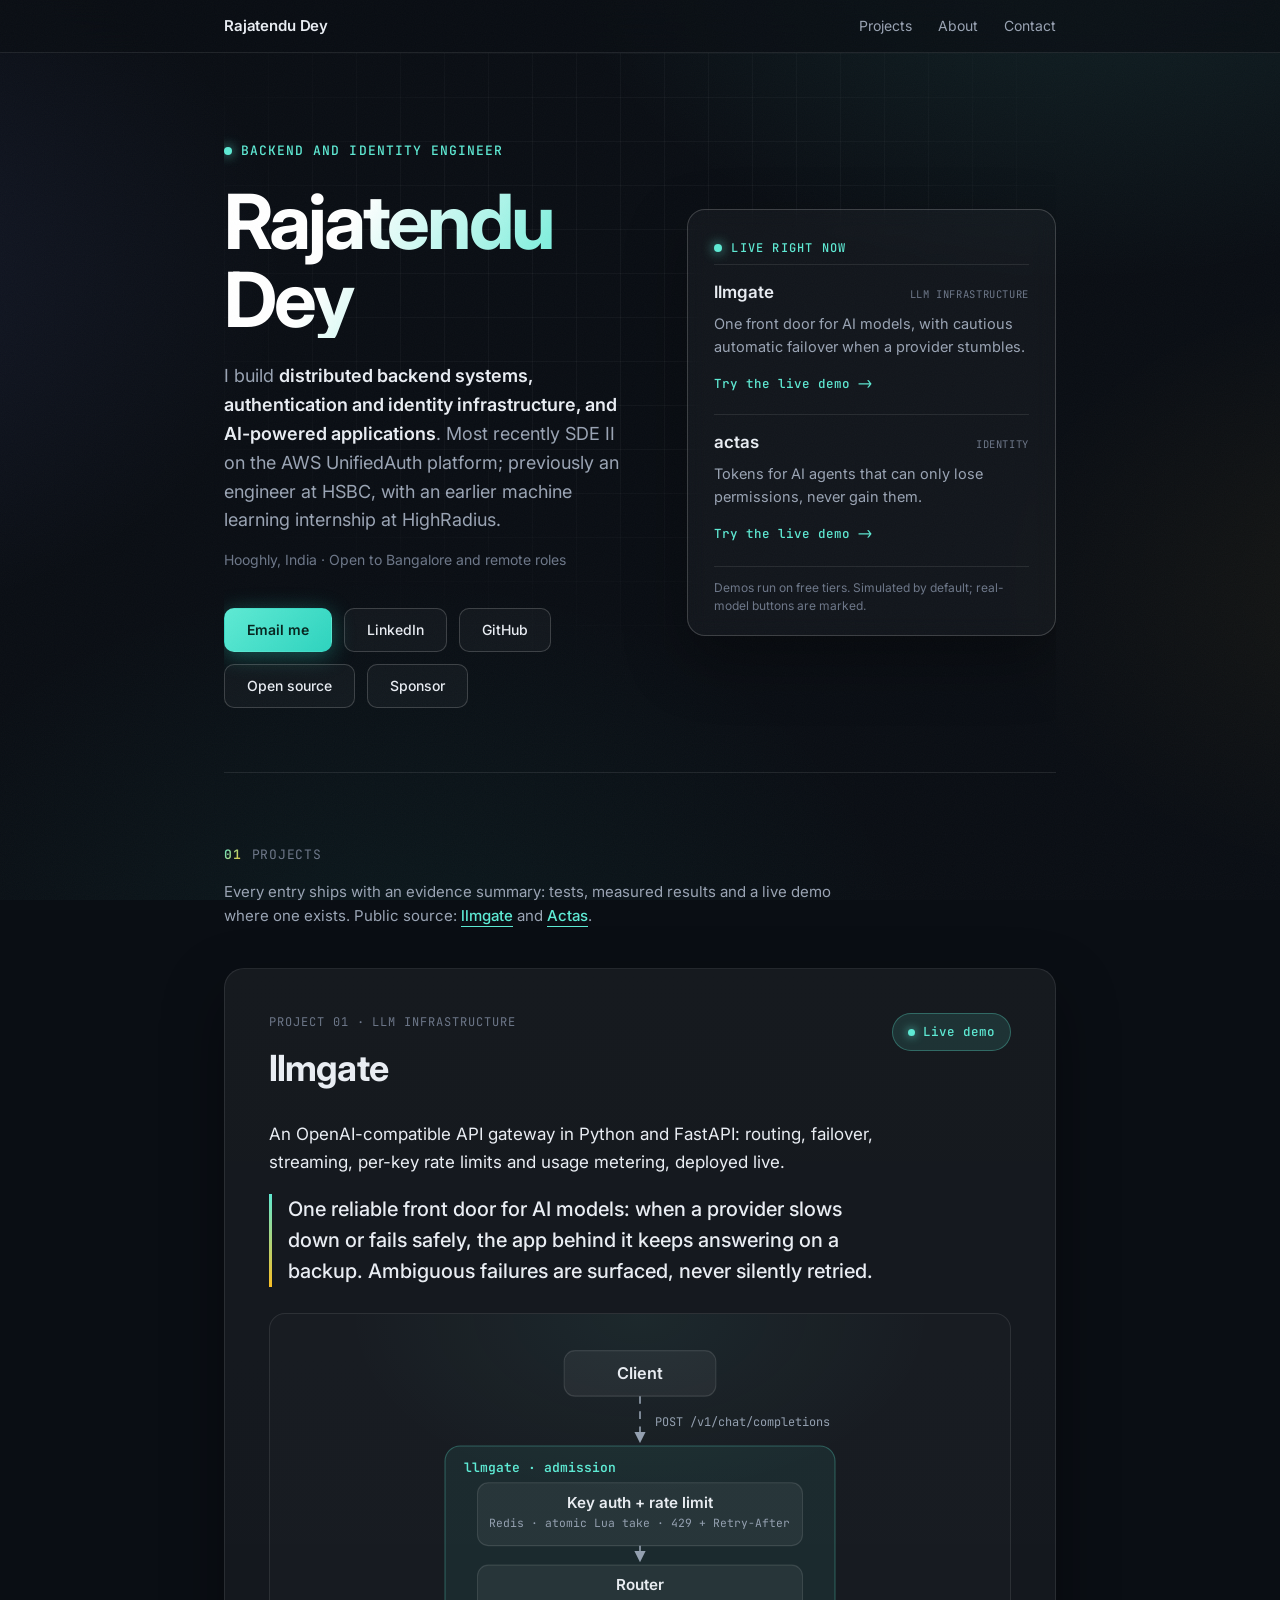
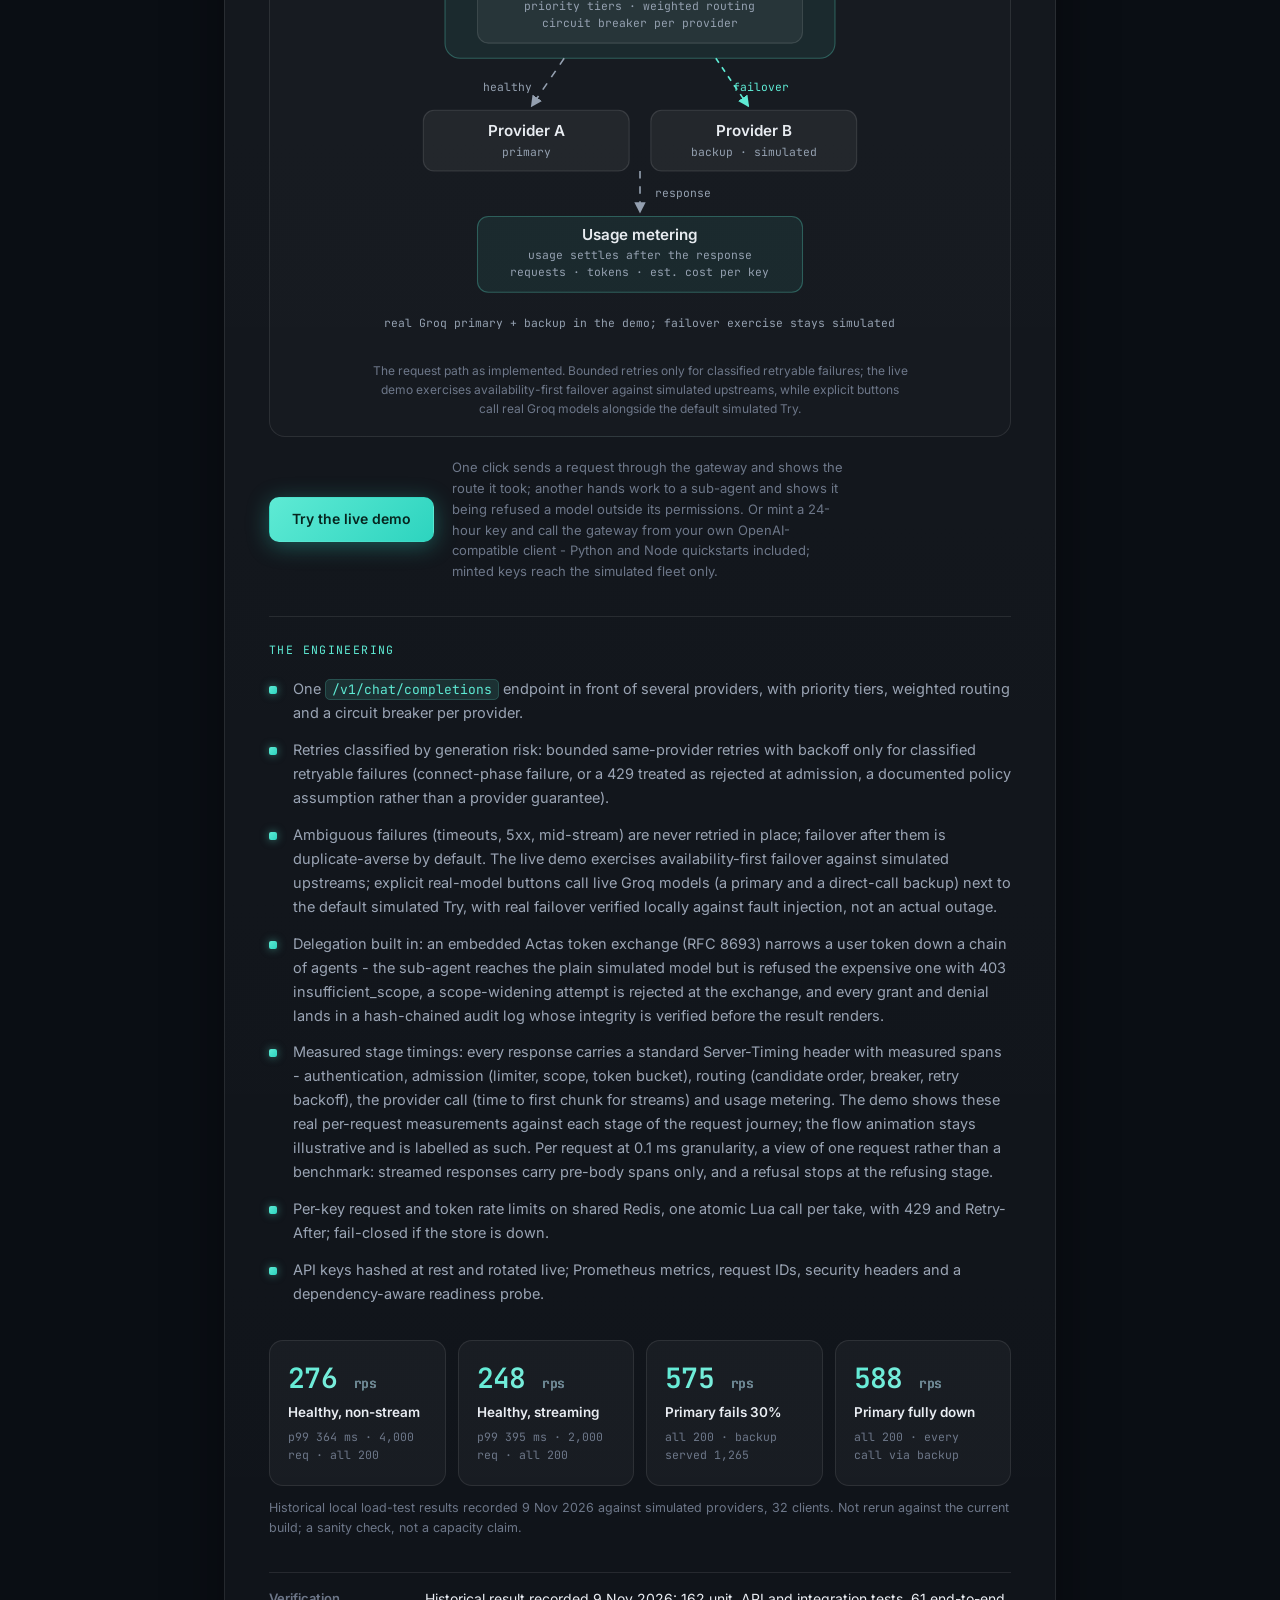
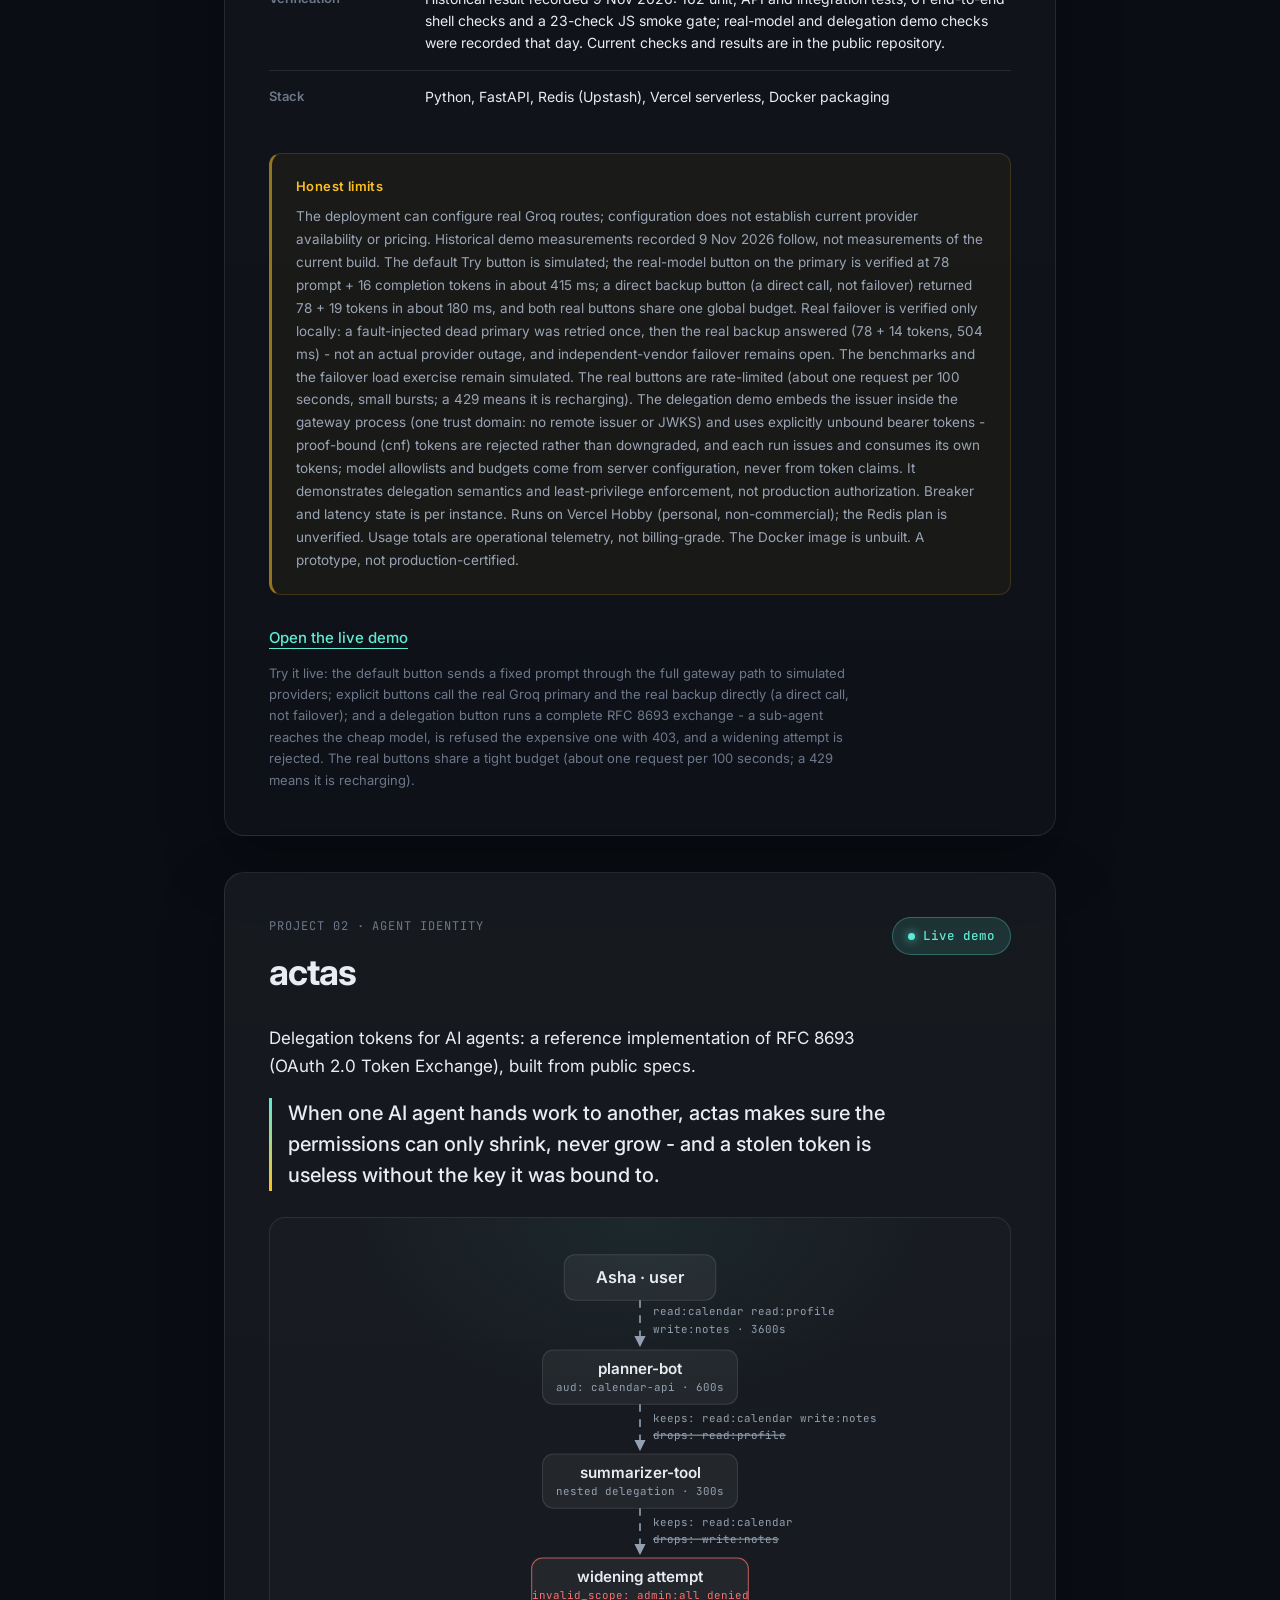
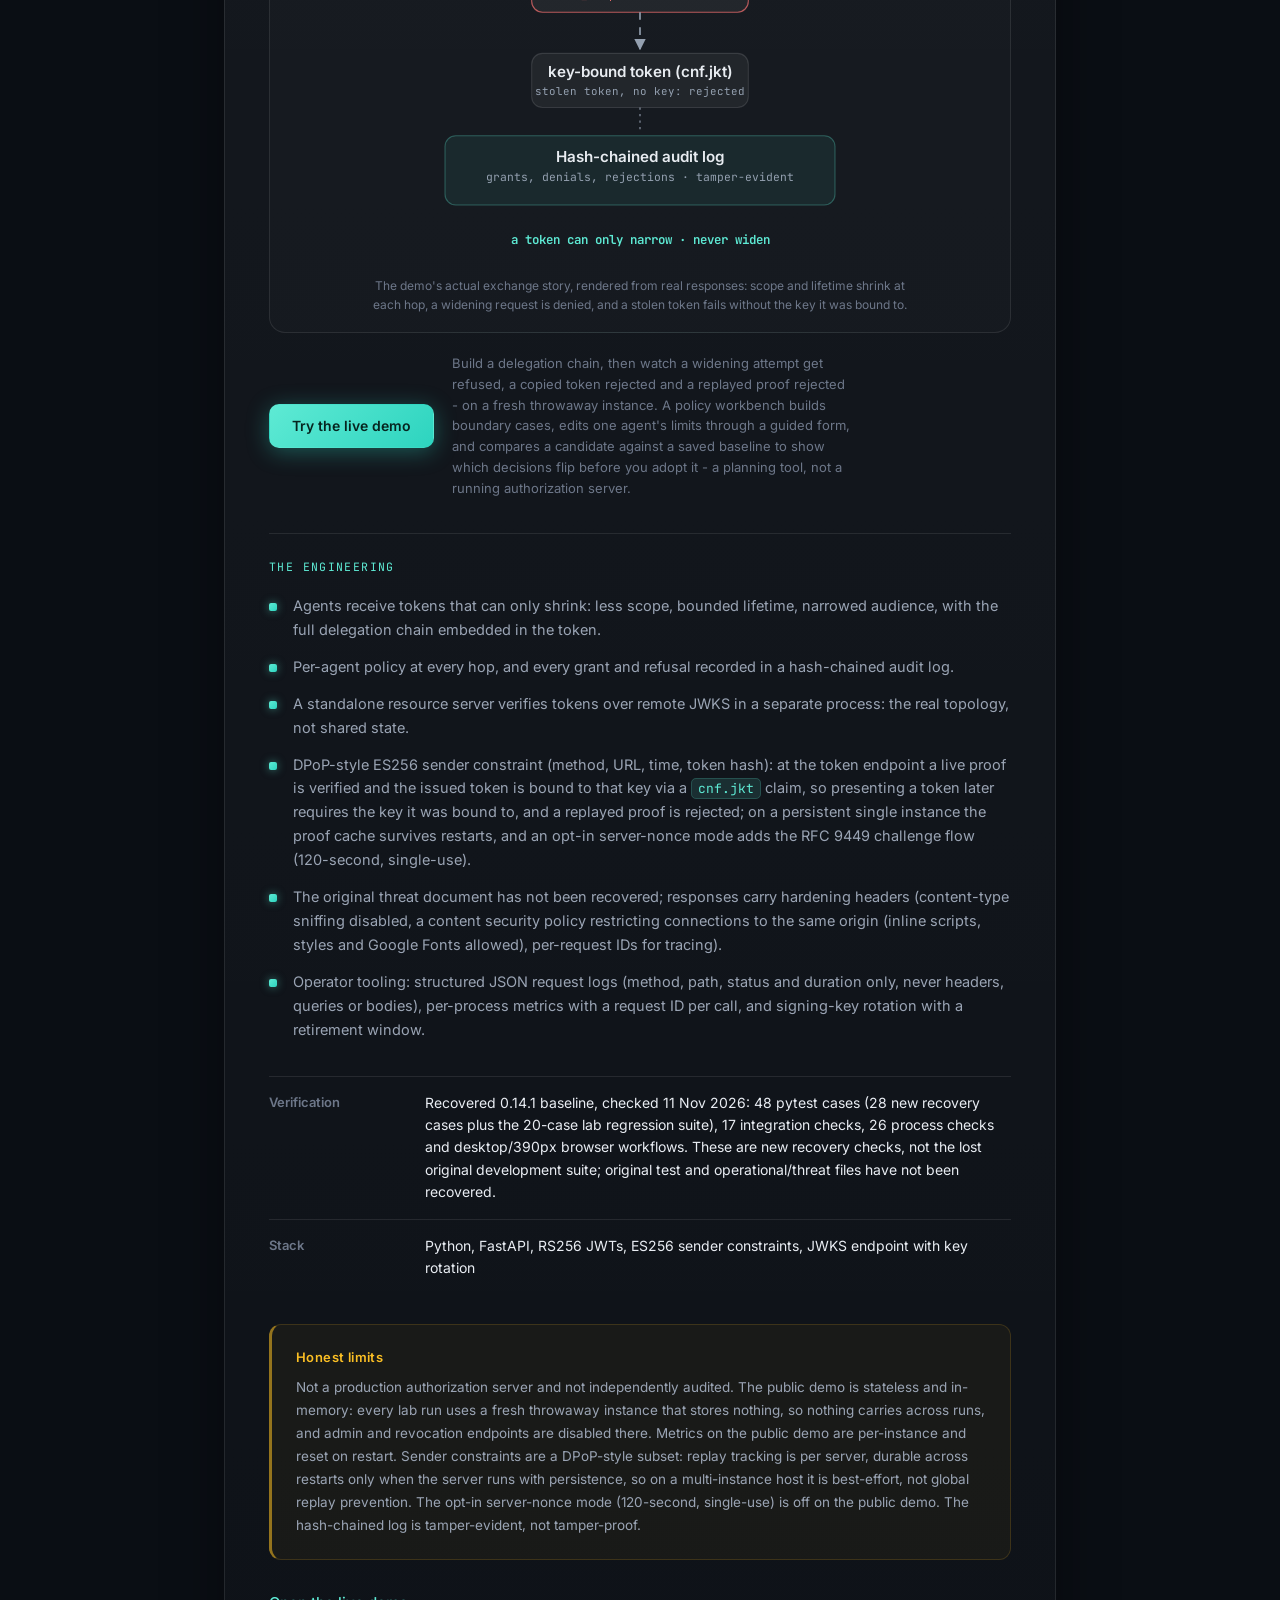
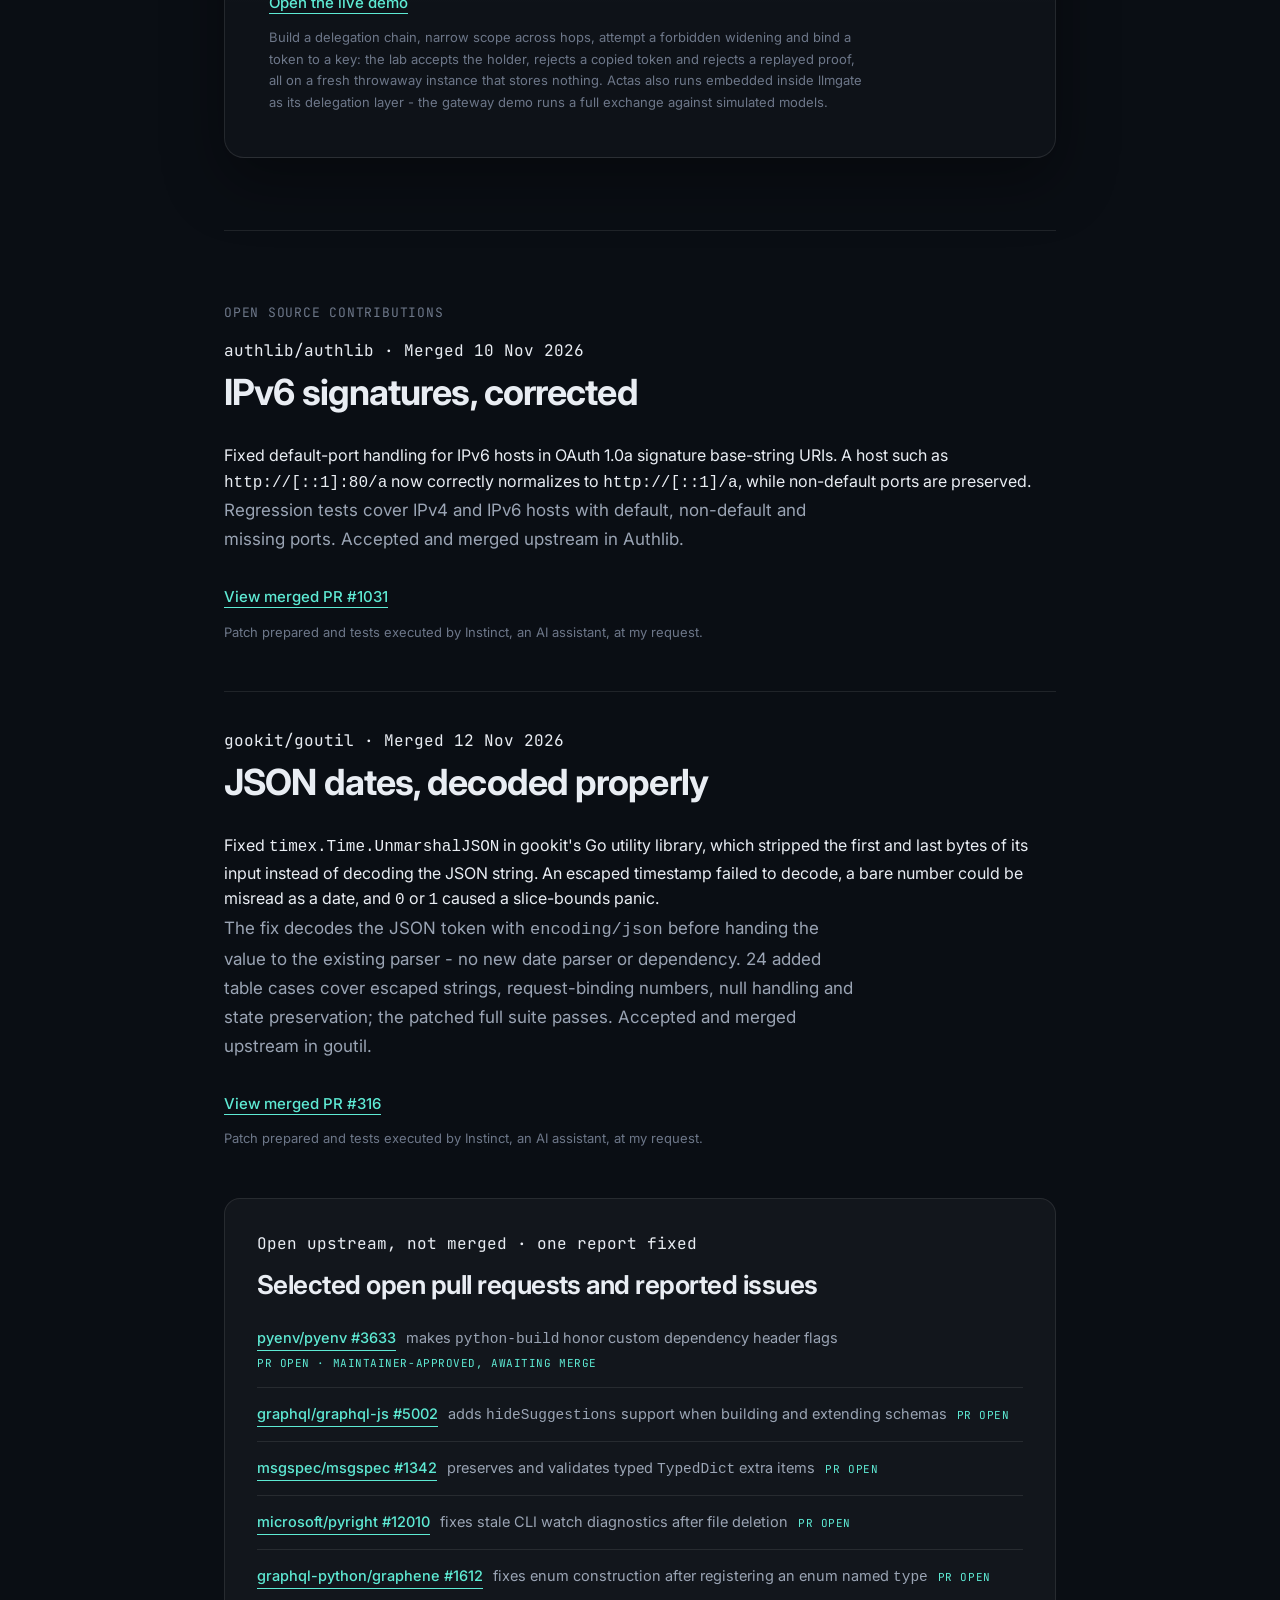
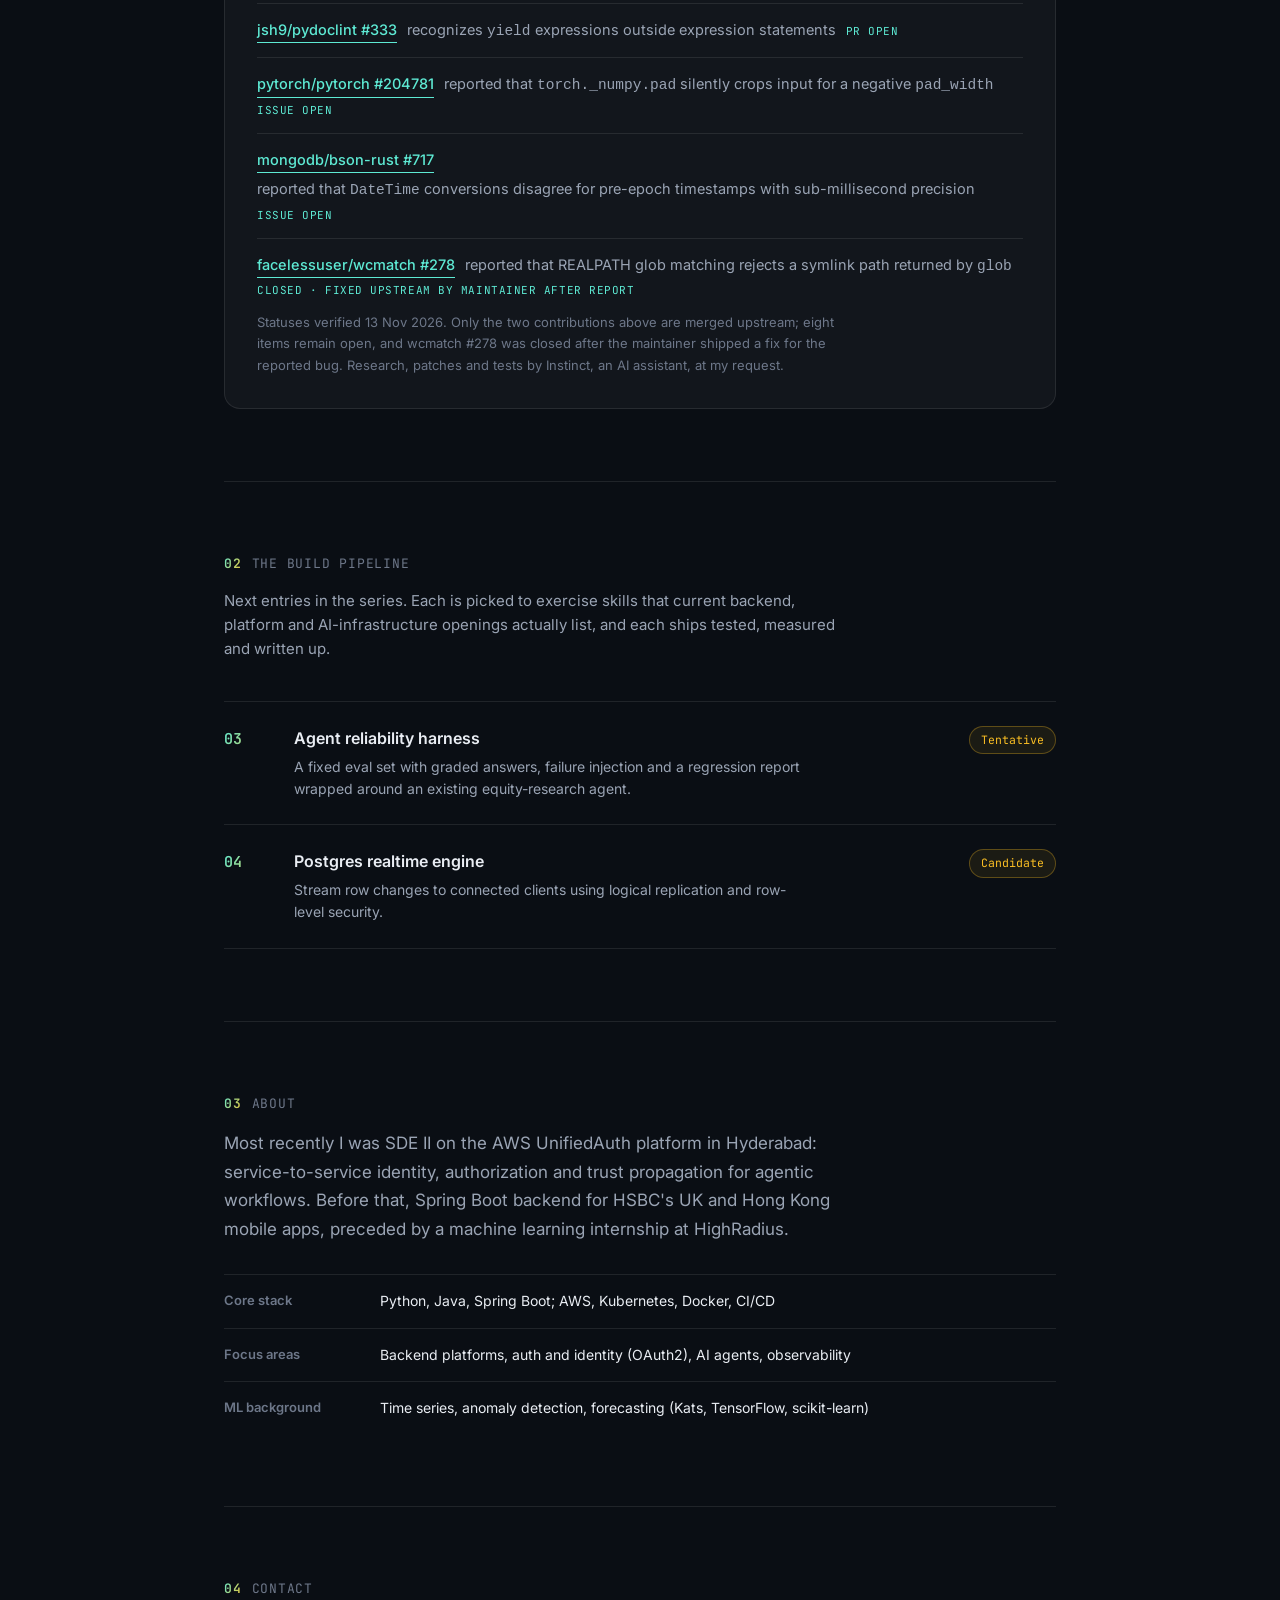
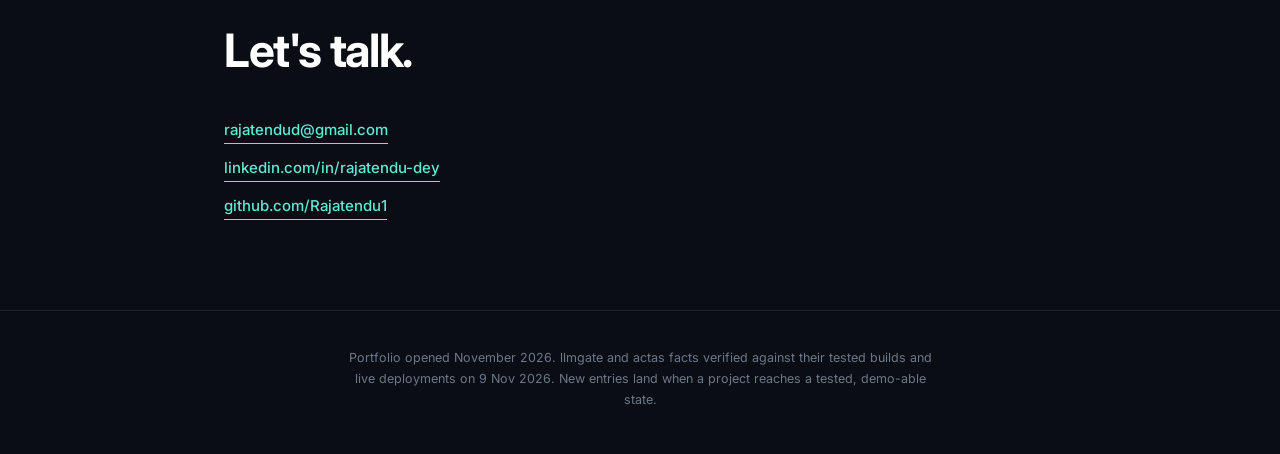
==== index.html @ 0c3563ff "Freshness: wcmatch #278 closed-fixed upstream Updated project status descriptions and notes for clar" ====
<!DOCTYPE html>
<html lang="en">
<head>
<meta charset="UTF-8">
<meta name="viewport" content="width=device-width, initial-scale=1.0">
<title>Rajatendu Dey - Backend and Identity Engineer</title>
<meta name="description" content="Backend and identity engineer, formerly at AWS and HSBC, with an earlier machine learning internship at HighRadius. A growing series of tested, measured projects, starting with a live LLM gateway.">
<meta property="og:title" content="Rajatendu Dey - Backend and Identity Engineer">
<meta property="og:description" content="Tested, measured projects with live demos: an LLM gateway that keeps apps answering when providers fail, and delegation tokens that narrow what AI agents may do.">
<meta property="og:type" content="website">
<meta property="og:url" content="https://rajatendu-dey.vercel.app/">
<meta property="og:image" content="https://rajatendu-dey.vercel.app/og.png">
<link rel="icon" href="favicon.svg" type="image/svg+xml">
<link rel="preconnect" href="https://fonts.googleapis.com">
<link rel="preconnect" href="https://fonts.gstatic.com" crossorigin>
<link href="https://fonts.googleapis.com/css2?family=Inter:wght@400;500;600;700&family=JetBrains+Mono:wght@400;500;600&display=swap" rel="stylesheet">
<link rel="stylesheet" href="style.css">
</head>
<body>

<nav class="nav">
  <div class="nav-inner">
    <a class="nav-name" href="#top">Rajatendu Dey</a>
    <div class="nav-links">
      <a href="#projects">Projects</a>
      <a href="#about">About</a>
      <a href="#contact">Contact</a>
    </div>
  </div>
</nav>

<main id="top">

  <header class="hero reveal">
    <div class="hero-grid">
      <div class="hero-id">
        <p class="hero-eyebrow mono"><span class="live-dot"></span>Backend and identity engineer</p>
        <h1>Rajatendu Dey</h1>
        <p class="hero-summary">I build <strong>distributed backend systems, authentication and identity infrastructure, and AI-powered applications</strong>. Most recently SDE II on the AWS UnifiedAuth platform; previously an engineer at HSBC, with an earlier machine learning internship at HighRadius.</p>
        <p class="hero-meta">Hooghly, India · Open to Bangalore and remote roles</p>
        <div class="hero-links">
          <a class="button button-primary" href="mailto:rajatendud@gmail.com">Email me</a>
          <a class="button" href="https://linkedin.com/in/rajatendu-dey" target="_blank" rel="noopener">LinkedIn</a>
          <a class="button" href="https://github.com/Rajatendu1" target="_blank" rel="noopener">GitHub</a>
          <a class="button" href="#open-source">Open source</a>
          <a class="button" href="https://github.com/sponsors/Rajatendu1" target="_blank" rel="noopener">Sponsor</a>
        </div>
      </div>
      <aside class="hero-panel" aria-label="Live projects">
        <p class="hero-panel-label mono"><span class="live-dot"></span>Live right now</p>
        <div class="hero-project">
          <div class="hero-project-head">
            <span class="hero-project-name">llmgate</span>
            <span class="hero-project-tag mono">LLM infrastructure</span>
          </div>
          <p class="hero-project-line">One front door for AI models, with cautious automatic failover when a provider stumbles.</p>
          <a class="hero-try mono" href="https://llmgate-demo.vercel.app" target="_blank" rel="noopener">Try the live demo<span class="hero-try-arrow">-&gt;</span></a>
        </div>
        <div class="hero-project">
          <div class="hero-project-head">
            <span class="hero-project-name">actas</span>
            <span class="hero-project-tag mono">Identity</span>
          </div>
          <p class="hero-project-line">Tokens for AI agents that can only lose permissions, never gain them.</p>
          <a class="hero-try mono" href="https://actas-rajatendu.vercel.app" target="_blank" rel="noopener">Try the live demo<span class="hero-try-arrow">-&gt;</span></a>
        </div>
        <p class="hero-panel-note">Demos run on free tiers. Simulated by default; real-model buttons are marked.</p>
      </aside>
    </div>
  </header>

  <section id="projects" class="section reveal">
    <p class="section-label mono"><span class="section-number">01</span> Projects</p>
    <p class="section-intro">Every entry ships with an evidence summary: tests, measured results and a live demo where one exists. Public source: <a class="text-link" href="https://github.com/Rajatendu1/llmgate">llmgate</a> and <a class="text-link" href="https://github.com/Rajatendu1/actas">Actas</a>.</p>

    <article class="project-card reveal">
      <div class="project-head">
        <div>
          <p class="project-eyebrow mono">Project 01 · LLM infrastructure</p>
          <h2>llmgate</h2>
        </div>
        <a class="pill mono" href="https://llmgate-demo.vercel.app" target="_blank" rel="noopener"><span class="pill-dot"></span>Live demo</a>
      </div>

      <p class="project-lede">An OpenAI-compatible API gateway in Python and FastAPI: routing, failover, streaming, per-key rate limits and usage metering, deployed live.</p>

      <p class="hook">One reliable front door for AI models: when a provider slows down or fails safely, the app behind it keeps answering on a backup. Ambiguous failures are surfaced, never silently retried.</p>

      <figure class="diagram">
        <svg viewBox="0 0 480 560" role="img" aria-label="How a request flows through llmgate: key auth and rate limit, then routing with circuit breakers, to the primary provider or the backup on failover; usage is metered after the response">
          <defs>
            <marker id="arr" viewBox="0 0 8 8" refX="7" refY="4" markerWidth="7" markerHeight="7" orient="auto-start-reverse"><path d="M0,0 L8,4 L0,8 z" fill="#94a0b0"/></marker>
            <marker id="arrA" viewBox="0 0 8 8" refX="7" refY="4" markerWidth="7" markerHeight="7" orient="auto-start-reverse"><path d="M0,0 L8,4 L0,8 z" fill="#5eead4"/></marker>
          </defs>
          <rect x="170" y="8" width="140" height="42" rx="10" fill="rgba(255,255,255,0.05)" stroke="rgba(255,255,255,0.12)"/>
          <text x="240" y="34" text-anchor="middle" font-family="Inter,sans-serif" font-size="15" font-weight="600" fill="#e8ecf1">Client</text>
          <line class="flow " x1="240" y1="50" x2="240" y2="92" stroke="#94a0b0" stroke-width="1.5" marker-end="url(#arr)"/>
          <text x="254" y="78" font-family="'JetBrains Mono',monospace" font-size="11" fill="#94a0b0">POST /v1/chat/completions</text>
          <rect x="60" y="96" width="360" height="196" rx="14" fill="rgba(94,234,212,0.07)" stroke="rgba(94,234,212,0.3)"/>
          <text x="78" y="120" font-family="'JetBrains Mono',monospace" font-size="12" font-weight="600" fill="#5eead4">llmgate · admission</text>
          <rect x="90" y="130" width="300" height="58" rx="10" fill="rgba(255,255,255,0.05)" stroke="rgba(255,255,255,0.12)"/>
          <text x="240" y="153" text-anchor="middle" font-family="Inter,sans-serif" font-size="14" font-weight="600" fill="#e8ecf1">Key auth + rate limit</text>
          <text x="240" y="171" text-anchor="middle" font-family="'JetBrains Mono',monospace" font-size="10.5" fill="#94a0b0">Redis · atomic Lua take · 429 + Retry-After</text>
          <line class="flow " x1="240" y1="188" x2="240" y2="202" stroke="#94a0b0" stroke-width="1.5" marker-end="url(#arr)"/>
          <rect x="90" y="206" width="300" height="72" rx="10" fill="rgba(255,255,255,0.05)" stroke="rgba(255,255,255,0.12)"/>
          <text x="240" y="229" text-anchor="middle" font-family="Inter,sans-serif" font-size="14" font-weight="600" fill="#e8ecf1">Router</text>
          <text x="240" y="247" text-anchor="middle" font-family="'JetBrains Mono',monospace" font-size="10.5" fill="#94a0b0">priority tiers · weighted routing</text>
          <text x="240" y="263" text-anchor="middle" font-family="'JetBrains Mono',monospace" font-size="10.5" fill="#94a0b0">circuit breaker per provider</text>
          <line class="flow " x1="170" y1="292" x2="140" y2="336" stroke="#94a0b0" stroke-width="1.5" marker-end="url(#arr)"/>
          <line x1="310" y1="292" x2="340" y2="336" stroke="#5eead4" stroke-width="1.5" class="flow-slow" marker-end="url(#arrA)"/>
          <text x="118" y="322" text-anchor="middle" font-family="'JetBrains Mono',monospace" font-size="10.5" fill="#94a0b0">healthy</text>
          <text x="352" y="322" text-anchor="middle" font-family="'JetBrains Mono',monospace" font-size="10.5" fill="#5eead4">failover</text>
          <rect x="40" y="340" width="190" height="56" rx="10" fill="rgba(255,255,255,0.05)" stroke="rgba(255,255,255,0.12)"/>
          <text x="135" y="364" text-anchor="middle" font-family="Inter,sans-serif" font-size="14" font-weight="600" fill="#e8ecf1">Provider A</text>
          <text x="135" y="382" text-anchor="middle" font-family="'JetBrains Mono',monospace" font-size="10.5" fill="#94a0b0">primary</text>
          <rect x="250" y="340" width="190" height="56" rx="10" fill="rgba(255,255,255,0.05)" stroke="rgba(255,255,255,0.12)"/>
          <text x="345" y="364" text-anchor="middle" font-family="Inter,sans-serif" font-size="14" font-weight="600" fill="#e8ecf1">Provider B</text>
          <text x="345" y="382" text-anchor="middle" font-family="'JetBrains Mono',monospace" font-size="10.5" fill="#94a0b0">backup · simulated</text>
          <line class="flow " x1="240" y1="396" x2="240" y2="434" stroke="#94a0b0" stroke-width="1.5" marker-end="url(#arr)"/>
          <text x="254" y="420" font-family="'JetBrains Mono',monospace" font-size="10.5" fill="#94a0b0">response</text>
          <rect x="90" y="438" width="300" height="70" rx="10" fill="rgba(94,234,212,0.07)" stroke="rgba(94,234,212,0.3)"/>
          <text x="240" y="460" text-anchor="middle" font-family="Inter,sans-serif" font-size="14" font-weight="600" fill="#e8ecf1">Usage metering</text>
          <text x="240" y="477" text-anchor="middle" font-family="'JetBrains Mono',monospace" font-size="10.5" fill="#94a0b0">usage settles after the response</text>
          <text x="240" y="493" text-anchor="middle" font-family="'JetBrains Mono',monospace" font-size="10.5" fill="#94a0b0">requests · tokens · est. cost per key</text>
          <text x="240" y="540" text-anchor="middle" font-family="'JetBrains Mono',monospace" font-size="10.5" fill="#94a0b0">real Groq primary + backup in the demo; failover exercise stays simulated</text>
        </svg>
        <div class="diagram-steps" aria-hidden="true">
          <div class="dstep"><p class="dstep-title">Client</p><p class="dstep-sub mono">POST /v1/chat/completions</p></div>
          <div class="darrow">&darr;</div>
          <div class="dstep tint"><p class="dstep-tag mono">llmgate &middot; admission</p><p class="dstep-title">Key auth + rate limit</p><p class="dstep-sub mono">Redis &middot; atomic Lua take &middot; 429 + Retry-After</p></div>
          <div class="darrow">&darr;</div>
          <div class="dstep tint"><p class="dstep-title">Router</p><p class="dstep-sub mono">priority tiers &middot; weighted routing &middot; circuit breaker per provider</p></div>
          <div class="darrow">&darr; healthy</div>
          <div class="dstep"><p class="dstep-title">Provider A &middot; primary</p></div>
          <div class="darrow">&darr; on failure: failover</div>
          <div class="dstep"><p class="dstep-title">Provider B &middot; backup (simulated)</p></div>
          <div class="darrow">&darr; response</div>
          <div class="dstep tint"><p class="dstep-tag mono">llmgate &middot; settlement</p><p class="dstep-title">Usage metering</p><p class="dstep-sub mono">requests &middot; tokens &middot; est. cost per key</p></div>
          <p class="dnote mono">real Groq primary + backup in the demo &middot; failover exercise stays simulated</p>
        </div>
        <figcaption>The request path as implemented. Bounded retries only for classified retryable failures; the live demo exercises availability-first failover against simulated upstreams, while explicit buttons call real Groq models alongside the default simulated Try.</figcaption>
      </figure>

      <div class="try-row">
        <a class="button button-primary" href="https://llmgate-demo.vercel.app" target="_blank" rel="noopener">Try the live demo</a>
        <p class="try-note">One click sends a request through the gateway and shows the route it took; another hands work to a sub-agent and shows it being refused a model outside its permissions. Or mint a 24-hour key and call the gateway from your own OpenAI-compatible client - Python and Node quickstarts included; minted keys reach the simulated fleet only.</p>
      </div>

      <p class="detail-label mono">The engineering</p>


      <ul class="feature-list">
        <li>One <code>/v1/chat/completions</code> endpoint in front of several providers, with priority tiers, weighted routing and a circuit breaker per provider.</li>
        <li>Retries classified by generation risk: bounded same-provider retries with backoff only for classified retryable failures (connect-phase failure, or a 429 treated as rejected at admission, a documented policy assumption rather than a provider guarantee).</li>
        <li>Ambiguous failures (timeouts, 5xx, mid-stream) are never retried in place; failover after them is duplicate-averse by default. The live demo exercises availability-first failover against simulated upstreams; explicit real-model buttons call live Groq models (a primary and a direct-call backup) next to the default simulated Try, with real failover verified locally against fault injection, not an actual outage.</li>
        <li>Delegation built in: an embedded Actas token exchange (RFC 8693) narrows a user token down a chain of agents - the sub-agent reaches the plain simulated model but is refused the expensive one with 403 insufficient_scope, a scope-widening attempt is rejected at the exchange, and every grant and denial lands in a hash-chained audit log whose integrity is verified before the result renders.</li>
        <li>Measured stage timings: every response carries a standard Server-Timing header with measured spans - authentication, admission (limiter, scope, token bucket), routing (candidate order, breaker, retry backoff), the provider call (time to first chunk for streams) and usage metering. The demo shows these real per-request measurements against each stage of the request journey; the flow animation stays illustrative and is labelled as such. Per request at 0.1 ms granularity, a view of one request rather than a benchmark: streamed responses carry pre-body spans only, and a refusal stops at the refusing stage.</li>
        <li>Per-key request and token rate limits on shared Redis, one atomic Lua call per take, with 429 and Retry-After; fail-closed if the store is down.</li>
        <li>API keys hashed at rest and rotated live; Prometheus metrics, request IDs, security headers and a dependency-aware readiness probe.</li>
      </ul>


      <div class="metrics">
        <div class="metric">
          <p class="metric-value mono">276 <span>rps</span></p>
          <p class="metric-label">Healthy, non-stream</p>
          <p class="metric-sub mono">p99 364 ms · 4,000 req · all 200</p>
        </div>
        <div class="metric">
          <p class="metric-value mono">248 <span>rps</span></p>
          <p class="metric-label">Healthy, streaming</p>
          <p class="metric-sub mono">p99 395 ms · 2,000 req · all 200</p>
        </div>
        <div class="metric">
          <p class="metric-value mono">575 <span>rps</span></p>
          <p class="metric-label">Primary fails 30%</p>
          <p class="metric-sub mono">all 200 · backup served 1,265</p>
        </div>
        <div class="metric">
          <p class="metric-value mono">588 <span>rps</span></p>
          <p class="metric-label">Primary fully down</p>
          <p class="metric-sub mono">all 200 · every call via backup</p>
        </div>
      </div>
      <p class="metrics-note">Historical local load-test results recorded 9 Nov 2026 against simulated providers, 32 clients. Not rerun against the current build; a sanity check, not a capacity claim.</p>

      <dl class="facts">
        <div><dt>Verification</dt><dd>Historical result recorded 9 Nov 2026: 162 unit, API and integration tests, 61 end-to-end shell checks and a 23-check JS smoke gate; real-model and delegation demo checks were recorded that day. Current checks and results are in the public repository.</dd></div>
        <div><dt>Stack</dt><dd>Python, FastAPI, Redis (Upstash), Vercel serverless, Docker packaging</dd></div>
      </dl>

      <div class="limits">
        <p class="limits-title">Honest limits</p>
        <p>The deployment can configure real Groq routes; configuration does not establish current provider availability or pricing. Historical demo measurements recorded 9 Nov 2026 follow, not measurements of the current build. The default Try button is simulated; the real-model button on the primary is verified at 78 prompt + 16 completion tokens in about 415 ms; a direct backup button (a direct call, not failover) returned 78 + 19 tokens in about 180 ms, and both real buttons share one global budget. Real failover is verified only locally: a fault-injected dead primary was retried once, then the real backup answered (78 + 14 tokens, 504 ms) - not an actual provider outage, and independent-vendor failover remains open. The benchmarks and the failover load exercise remain simulated. The real buttons are rate-limited (about one request per 100 seconds, small bursts; a 429 means it is recharging). The delegation demo embeds the issuer inside the gateway process (one trust domain: no remote issuer or JWKS) and uses explicitly unbound bearer tokens - proof-bound (cnf) tokens are rejected rather than downgraded, and each run issues and consumes its own tokens; model allowlists and budgets come from server configuration, never from token claims. It demonstrates delegation semantics and least-privilege enforcement, not production authorization. Breaker and latency state is per instance. Runs on Vercel Hobby (personal, non-commercial); the Redis plan is unverified. Usage totals are operational telemetry, not billing-grade. The Docker image is unbuilt. A prototype, not production-certified.</p>
      </div>

      <div class="project-links">
        <a class="text-link" href="https://llmgate-demo.vercel.app" target="_blank" rel="noopener">Open the live demo</a>
        <p class="project-links-note">Try it live: the default button sends a fixed prompt through the full gateway path to simulated providers; explicit buttons call the real Groq primary and the real backup directly (a direct call, not failover); and a delegation button runs a complete RFC 8693 exchange - a sub-agent reaches the cheap model, is refused the expensive one with 403, and a widening attempt is rejected. The real buttons share a tight budget (about one request per 100 seconds; a 429 means it is recharging).</p>
      </div>
    </article>

    <article class="project-card reveal">
      <div class="project-head">
        <div>
          <p class="project-eyebrow mono">Project 02 · Agent identity</p>
          <h2>actas</h2>
        </div>
        <a class="pill mono" href="https://actas-rajatendu.vercel.app" target="_blank" rel="noopener"><span class="pill-dot"></span>Live demo</a>
      </div>

      <p class="project-lede">Delegation tokens for AI agents: a reference implementation of RFC 8693 (OAuth 2.0 Token Exchange), built from public specs.</p>

      <p class="hook">When one AI agent hands work to another, actas makes sure the permissions can only shrink, never grow - and a stolen token is useless without the key it was bound to.</p>

      <figure class="diagram">
        <svg viewBox="0 0 480 570" role="img" aria-label="Actas delegation story: broad user grant narrows at each hop, a widening attempt is denied, a stolen token without its key is rejected, and every outcome reaches the audit log">
          <defs>
            <marker id="arr2" viewBox="0 0 8 8" refX="7" refY="4" markerWidth="7" markerHeight="7" orient="auto-start-reverse"><path d="M0,0 L8,4 L0,8 z" fill="#94a0b0"/></marker>
          </defs>
          <rect x="170" y="8" width="140" height="42" rx="10" fill="rgba(255,255,255,0.05)" stroke="rgba(255,255,255,0.12)"/>
          <text x="240" y="34" text-anchor="middle" font-family="Inter,sans-serif" font-size="15" font-weight="600" fill="#e8ecf1">Asha · user</text>
          <line class="flow " x1="240" y1="50" x2="240" y2="92" stroke="#94a0b0" stroke-width="1.5" marker-end="url(#arr2)"/>
          <text x="252" y="64" font-family="'JetBrains Mono',monospace" font-size="10" fill="#94a0b0">read:calendar read:profile</text>
          <text x="252" y="80" font-family="'JetBrains Mono',monospace" font-size="10" fill="#94a0b0">write:notes · 3600s</text>
          <rect x="150" y="96" width="180" height="50" rx="10" fill="rgba(255,255,255,0.05)" stroke="rgba(255,255,255,0.12)"/>
          <text x="240" y="118" text-anchor="middle" font-family="Inter,sans-serif" font-size="14" font-weight="600" fill="#e8ecf1">planner-bot</text>
          <text x="240" y="134" text-anchor="middle" font-family="'JetBrains Mono',monospace" font-size="10" fill="#94a0b0">aud: calendar-api · 600s</text>
          <line class="flow " x1="240" y1="146" x2="240" y2="188" stroke="#94a0b0" stroke-width="1.5" marker-end="url(#arr2)"/>
          <text x="252" y="162" font-family="'JetBrains Mono',monospace" font-size="10" fill="#94a0b0">keeps: read:calendar write:notes</text>
          <text x="252" y="178" font-family="'JetBrains Mono',monospace" font-size="10" fill="#94a0b0" text-decoration="line-through">drops: read:profile</text>
          <rect x="150" y="192" width="180" height="50" rx="10" fill="rgba(255,255,255,0.05)" stroke="rgba(255,255,255,0.12)"/>
          <text x="240" y="214" text-anchor="middle" font-family="Inter,sans-serif" font-size="14" font-weight="600" fill="#e8ecf1">summarizer-tool</text>
          <text x="240" y="230" text-anchor="middle" font-family="'JetBrains Mono',monospace" font-size="10" fill="#94a0b0">nested delegation · 300s</text>
          <line class="flow " x1="240" y1="242" x2="240" y2="284" stroke="#94a0b0" stroke-width="1.5" marker-end="url(#arr2)"/>
          <text x="252" y="258" font-family="'JetBrains Mono',monospace" font-size="10" fill="#94a0b0">keeps: read:calendar</text>
          <text x="252" y="274" font-family="'JetBrains Mono',monospace" font-size="10" fill="#94a0b0" text-decoration="line-through">drops: write:notes</text>
          <rect x="140" y="288" width="200" height="50" rx="10" fill="rgba(255,255,255,0.05)" stroke="#f87171" stroke-opacity="0.7"/>
          <text x="240" y="310" text-anchor="middle" font-family="Inter,sans-serif" font-size="14" font-weight="600" fill="#e8ecf1">widening attempt</text>
          <text x="240" y="326" text-anchor="middle" font-family="'JetBrains Mono',monospace" font-size="10" fill="#f87171">invalid_scope: admin:all denied</text>
          <line class="flow " x1="240" y1="338" x2="240" y2="372" stroke="#94a0b0" stroke-width="1.5" marker-end="url(#arr2)"/>
          <rect x="140" y="376" width="200" height="50" rx="10" fill="rgba(255,255,255,0.05)" stroke="rgba(255,255,255,0.12)"/>
          <text x="240" y="398" text-anchor="middle" font-family="Inter,sans-serif" font-size="14" font-weight="600" fill="#e8ecf1">key-bound token (cnf.jkt)</text>
          <text x="240" y="414" text-anchor="middle" font-family="'JetBrains Mono',monospace" font-size="10" fill="#94a0b0">stolen token, no key: rejected</text>
          <line x1="240" y1="426" x2="240" y2="448" stroke="#94a0b0" stroke-width="1" stroke-dasharray="2 4"/>
          <rect x="60" y="452" width="360" height="64" rx="10" fill="rgba(94,234,212,0.07)" stroke="rgba(94,234,212,0.3)"/>
          <text x="240" y="476" text-anchor="middle" font-family="Inter,sans-serif" font-size="14" font-weight="600" fill="#e8ecf1">Hash-chained audit log</text>
          <text x="240" y="494" text-anchor="middle" font-family="'JetBrains Mono',monospace" font-size="10.5" fill="#94a0b0">grants, denials, rejections · tamper-evident</text>
          <text x="240" y="552" text-anchor="middle" font-family="'JetBrains Mono',monospace" font-size="11.5" font-weight="600" fill="#5eead4">a token can only narrow · never widen</text>
        </svg>
        <div class="diagram-steps" aria-hidden="true">
          <div class="dstep"><p class="dstep-title">Asha &middot; user</p><p class="dstep-sub mono">read:calendar read:profile write:notes &middot; 3600s</p></div>
          <div class="darrow">&darr; keeps read:calendar write:notes &middot; drops read:profile</div>
          <div class="dstep"><p class="dstep-title">planner-bot</p><p class="dstep-sub mono">aud: calendar-api &middot; 600s</p></div>
          <div class="darrow">&darr; keeps read:calendar &middot; drops write:notes</div>
          <div class="dstep"><p class="dstep-title">summarizer-tool</p><p class="dstep-sub mono">nested delegation &middot; 300s</p></div>
          <div class="darrow">&darr;</div>
          <div class="dstep deny"><p class="dstep-title">widening attempt</p><p class="dstep-sub mono">invalid_scope: admin:all denied</p></div>
          <div class="darrow">&darr;</div>
          <div class="dstep"><p class="dstep-title">key-bound token (cnf.jkt)</p><p class="dstep-sub mono">stolen token, no key: rejected</p></div>
          <div class="darrow">&darr;</div>
          <div class="dstep tint"><p class="dstep-title">Hash-chained audit log</p><p class="dstep-sub mono">grants, denials, rejections &middot; tamper-evident</p></div>
          <p class="dnote mono">a token can only narrow &middot; never widen</p>
        </div>
        <figcaption>The demo's actual exchange story, rendered from real responses: scope and lifetime shrink at each hop, a widening request is denied, and a stolen token fails without the key it was bound to.</figcaption>
      </figure>

      <div class="try-row">
        <a class="button button-primary" href="https://actas-rajatendu.vercel.app" target="_blank" rel="noopener">Try the live demo</a>
        <p class="try-note">Build a delegation chain, then watch a widening attempt get refused, a copied token rejected and a replayed proof rejected - on a fresh throwaway instance. A policy workbench builds boundary cases, edits one agent's limits through a guided form, and compares a candidate against a saved baseline to show which decisions flip before you adopt it - a planning tool, not a running authorization server.</p>
      </div>

      <p class="detail-label mono">The engineering</p>


      <ul class="feature-list">
        <li>Agents receive tokens that can only shrink: less scope, bounded lifetime, narrowed audience, with the full delegation chain embedded in the token.</li>
        <li>Per-agent policy at every hop, and every grant and refusal recorded in a hash-chained audit log.</li>
        <li>A standalone resource server verifies tokens over remote JWKS in a separate process: the real topology, not shared state.</li>
        <li>DPoP-style ES256 sender constraint (method, URL, time, token hash): at the token endpoint a live proof is verified and the issued token is bound to that key via a <code>cnf.jkt</code> claim, so presenting a token later requires the key it was bound to, and a replayed proof is rejected; on a persistent single instance the proof cache survives restarts, and an opt-in server-nonce mode adds the RFC 9449 challenge flow (120-second, single-use).</li>
        <li>The original threat document has not been recovered; responses carry hardening headers (content-type sniffing disabled, a content security policy restricting connections to the same origin (inline scripts, styles and Google Fonts allowed), per-request IDs for tracing).</li>
        <li>Operator tooling: structured JSON request logs (method, path, status and duration only, never headers, queries or bodies), per-process metrics with a request ID per call, and signing-key rotation with a retirement window.</li>
      </ul>


      <dl class="facts">
        <div><dt>Verification</dt><dd>Recovered 0.14.1 baseline, checked 11 Nov 2026: 48 pytest cases (28 new recovery cases plus the 20-case lab regression suite), 17 integration checks, 26 process checks and desktop/390px browser workflows. These are new recovery checks, not the lost original development suite; original test and operational/threat files have not been recovered.</dd></div>
        <div><dt>Stack</dt><dd>Python, FastAPI, RS256 JWTs, ES256 sender constraints, JWKS endpoint with key rotation</dd></div>
      </dl>

      <div class="limits">
        <p class="limits-title">Honest limits</p>
        <p>Not a production authorization server and not independently audited. The public demo is stateless and in-memory: every lab run uses a fresh throwaway instance that stores nothing, so nothing carries across runs, and admin and revocation endpoints are disabled there. Metrics on the public demo are per-instance and reset on restart. Sender constraints are a DPoP-style subset: replay tracking is per server, durable across restarts only when the server runs with persistence, so on a multi-instance host it is best-effort, not global replay prevention. The opt-in server-nonce mode (120-second, single-use) is off on the public demo. The hash-chained log is tamper-evident, not tamper-proof.</p>
      </div>

      <div class="project-links">
        <a class="text-link" href="https://actas-rajatendu.vercel.app" target="_blank" rel="noopener">Open the live demo</a>
        <p class="project-links-note">Build a delegation chain, narrow scope across hops, attempt a forbidden widening and bind a token to a key: the lab accepts the holder, rejects a copied token and rejects a replayed proof, all on a fresh throwaway instance that stores nothing. Actas also runs embedded inside llmgate as its delegation layer - the gateway demo runs a full exchange against simulated models.</p>
      </div>
    </article>
  </section>

  <section class="section reveal" id="open-source">
    <p class="section-label mono">Open Source Contributions</p>
    <article>
      <p class="project-kicker mono">authlib/authlib · Merged 10 Nov 2026</p>
      <div class="project-head"><h2>IPv6 signatures, corrected</h2></div>
      <p class="project-summary">Fixed default-port handling for IPv6 hosts in OAuth 1.0a signature base-string URIs. A host such as <code>http://[::1]:80/a</code> now correctly normalizes to <code>http://[::1]/a</code>, while non-default ports are preserved.</p>
      <p class="about-text">Regression tests cover IPv4 and IPv6 hosts with default, non-default and missing ports. Accepted and merged upstream in Authlib.</p>
      <a class="text-link" href="https://github.com/authlib/authlib/pull/1031" target="_blank" rel="noopener">View merged PR #1031</a>
      <p class="project-links-note">Patch prepared and tests executed by Instinct, an AI assistant, at my request.</p>
    </article>
    <article>
      <p class="project-kicker mono">gookit/goutil · Merged 12 Nov 2026</p>
      <div class="project-head"><h2>JSON dates, decoded properly</h2></div>
      <p class="project-summary">Fixed <code>timex.Time.UnmarshalJSON</code> in gookit's Go utility library, which stripped the first and last bytes of its input instead of decoding the JSON string. An escaped timestamp failed to decode, a bare number could be misread as a date, and <code>0</code> or <code>1</code> caused a slice-bounds panic.</p>
      <p class="about-text">The fix decodes the JSON token with <code>encoding/json</code> before handing the value to the existing parser - no new date parser or dependency. 24 added table cases cover escaped strings, request-binding numbers, null handling and state preservation; the patched full suite passes. Accepted and merged upstream in goutil.</p>
      <a class="text-link" href="https://github.com/gookit/goutil/pull/316" target="_blank" rel="noopener">View merged PR #316</a>
      <p class="project-links-note">Patch prepared and tests executed by Instinct, an AI assistant, at my request.</p>
    </article>
    <div class="oss-ongoing">
      <p class="project-kicker mono">Open upstream, not merged · one report fixed</p>
      <h2 class="oss-ongoing-heading">Selected open pull requests and reported issues</h2>
      <ul class="oss-ongoing-list">
        <li>
          <a class="text-link" href="https://github.com/pyenv/pyenv/pull/3633" target="_blank" rel="noopener">pyenv/pyenv #3633</a>
          <span class="oss-desc">makes <code>python-build</code> honor custom dependency header flags</span>
          <span class="oss-status mono">PR open · maintainer-approved, awaiting merge</span>
        </li>
        <li>
          <a class="text-link" href="https://github.com/graphql/graphql-js/pull/5002" target="_blank" rel="noopener">graphql/graphql-js #5002</a>
          <span class="oss-desc">adds <code>hideSuggestions</code> support when building and extending schemas</span>
          <span class="oss-status mono">PR open</span>
        </li>
        <li>
          <a class="text-link" href="https://github.com/msgspec/msgspec/pull/1342" target="_blank" rel="noopener">msgspec/msgspec #1342</a>
          <span class="oss-desc">preserves and validates typed <code>TypedDict</code> extra items</span>
          <span class="oss-status mono">PR open</span>
        </li>
        <li>
          <a class="text-link" href="https://github.com/microsoft/pyright/pull/12010" target="_blank" rel="noopener">microsoft/pyright #12010</a>
          <span class="oss-desc">fixes stale CLI watch diagnostics after file deletion</span>
          <span class="oss-status mono">PR open</span>
        </li>
        <li>
          <a class="text-link" href="https://github.com/graphql-python/graphene/pull/1612" target="_blank" rel="noopener">graphql-python/graphene #1612</a>
          <span class="oss-desc">fixes enum construction after registering an enum named <code>type</code></span>
          <span class="oss-status mono">PR open</span>
        </li>
        <li>
          <a class="text-link" href="https://github.com/jsh9/pydoclint/pull/333" target="_blank" rel="noopener">jsh9/pydoclint #333</a>
          <span class="oss-desc">recognizes <code>yield</code> expressions outside expression statements</span>
          <span class="oss-status mono">PR open</span>
        </li>
        <li>
          <a class="text-link" href="https://github.com/pytorch/pytorch/issues/204781" target="_blank" rel="noopener">pytorch/pytorch #204781</a>
          <span class="oss-desc">reported that <code>torch._numpy.pad</code> silently crops input for a negative <code>pad_width</code></span>
          <span class="oss-status mono">Issue open</span>
        </li>
        <li>
          <a class="text-link" href="https://github.com/mongodb/bson-rust/issues/717" target="_blank" rel="noopener">mongodb/bson-rust #717</a>
          <span class="oss-desc">reported that <code>DateTime</code> conversions disagree for pre-epoch timestamps with sub-millisecond precision</span>
          <span class="oss-status mono">Issue open</span>
        </li>
        <li>
          <a class="text-link" href="https://github.com/facelessuser/wcmatch/issues/278" target="_blank" rel="noopener">facelessuser/wcmatch #278</a>
          <span class="oss-desc">reported that REALPATH glob matching rejects a symlink path returned by <code>glob</code></span>
          <span class="oss-status mono">Closed · fixed upstream by maintainer after report</span>
        </li>
      </ul>
      <p class="project-links-note">Statuses verified 13 Nov 2026. Only the two contributions above are merged upstream; eight items remain open, and wcmatch #278 was closed after the maintainer shipped a fix for the reported bug. Research, patches and tests by Instinct, an AI assistant, at my request.</p>
    </div>
  </section>

  <section class="section reveal" id="pipeline">
    <p class="section-label mono"><span class="section-number">02</span> The build pipeline</p>
    <p class="section-intro">Next entries in the series. Each is picked to exercise skills that current backend, platform and AI-infrastructure openings actually list, and each ships tested, measured and written up.</p>

    <div class="pipeline-list">
      <div class="pipeline-item">
        <p class="pipeline-number mono">03</p>
        <div class="pipeline-body">
          <p class="pipeline-name">Agent reliability harness</p>
          <p class="pipeline-detail">A fixed eval set with graded answers, failure injection and a regression report wrapped around an existing equity-research agent.</p>
        </div>
        <p class="pipeline-status mono">Tentative</p>
      </div>
      <div class="pipeline-item">
        <p class="pipeline-number mono">04</p>
        <div class="pipeline-body">
          <p class="pipeline-name">Postgres realtime engine</p>
          <p class="pipeline-detail">Stream row changes to connected clients using logical replication and row-level security.</p>
        </div>
        <p class="pipeline-status mono">Candidate</p>
      </div>
    </div>
  </section>

  <section id="about" class="section reveal">
    <p class="section-label mono"><span class="section-number">03</span> About</p>
    <p class="about-text">Most recently I was SDE II on the AWS UnifiedAuth platform in Hyderabad: service-to-service identity, authorization and trust propagation for agentic workflows. Before that, Spring Boot backend for HSBC's UK and Hong Kong mobile apps, preceded by a machine learning internship at HighRadius.</p>
    <dl class="facts">
      <div><dt>Core stack</dt><dd>Python, Java, Spring Boot; AWS, Kubernetes, Docker, CI/CD</dd></div>
      <div><dt>Focus areas</dt><dd>Backend platforms, auth and identity (OAuth2), AI agents, observability</dd></div>
      <div><dt>ML background</dt><dd>Time series, anomaly detection, forecasting (Kats, TensorFlow, scikit-learn)</dd></div>
    </dl>
  </section>

  <section id="contact" class="section section-contact reveal">
    <p class="section-label mono"><span class="section-number">04</span> Contact</p>
    <h2 class="contact-heading">Let's talk.</h2>
    <div class="contact-links">
      <a class="text-link" href="mailto:rajatendud@gmail.com">rajatendud@gmail.com</a>
      <a class="text-link" href="https://linkedin.com/in/rajatendu-dey" target="_blank" rel="noopener">linkedin.com/in/rajatendu-dey</a>
      <a class="text-link" href="https://github.com/Rajatendu1" target="_blank" rel="noopener">github.com/Rajatendu1</a>
    </div>
  </section>

</main>

<footer class="footer">
  <p>Portfolio opened November 2026. llmgate and actas facts verified against their tested builds and live deployments on 9 Nov 2026. New entries land when a project reaches a tested, demo-able state.</p>
</footer>

<script>
(function(){
  if(!('IntersectionObserver' in window)){return;}
  document.documentElement.classList.add('js');
  var els=document.querySelectorAll('.reveal');
  if(window.matchMedia('(prefers-reduced-motion: reduce)').matches){
    els.forEach(function(e){e.classList.add('in');});return;
  }
  var io=new IntersectionObserver(function(entries){
    entries.forEach(function(en){
      if(en.isIntersecting){en.target.classList.add('in');io.unobserve(en.target);}
    });
  },{threshold:0.08});
  els.forEach(function(e){io.observe(e);});
})();
</script>

</body>
</html>
---- style.css ----
:root {
  --bg: #0a0e14;
  --panel: rgba(255, 255, 255, 0.035);
  --panel-2: rgba(255, 255, 255, 0.07);
  --line: rgba(255, 255, 255, 0.09);
  --line-strong: rgba(255, 255, 255, 0.18);
  --ink: #e9edf3;
  --ink-2: #9aa4b4;
  --ink-3: #6d7789;
  --teal: #5eead4;
  --teal-deep: #2dd4bf;
  --teal-dim: rgba(94, 234, 212, 0.12);
  --amber: #fbbf24;
  --red: #f87171;
  --mono: 'JetBrains Mono', ui-monospace, SFMono-Regular, Menlo, monospace;
  --sans: 'Inter', -apple-system, BlinkMacSystemFont, 'Segoe UI', sans-serif;
}

* { margin: 0; padding: 0; box-sizing: border-box; }

html { scroll-behavior: smooth; }

body {
  background-color: var(--bg);
  background-image:
    radial-gradient(900px 620px at 85% -10%, rgba(94, 234, 212, 0.10), transparent 60%),
    radial-gradient(800px 600px at -15% 30%, rgba(129, 140, 248, 0.09), transparent 60%),
    radial-gradient(700px 500px at 110% 65%, rgba(251, 191, 36, 0.05), transparent 60%),
    radial-gradient(900px 700px at 30% 110%, rgba(45, 212, 191, 0.06), transparent 60%);
  background-attachment: fixed;
  color: var(--ink);
  font-family: var(--sans);
  font-size: 16px;
  line-height: 1.6;
  -webkit-font-smoothing: antialiased;
}

/* film grain */
body::after {
  content: '';
  position: fixed;
  inset: 0;
  z-index: 60;
  pointer-events: none;
  opacity: 0.05;
  background-image: url("data:image/svg+xml,%3Csvg xmlns='http://www.w3.org/2000/svg' width='160' height='160'%3E%3Cfilter id='n'%3E%3CfeTurbulence type='fractalNoise' baseFrequency='0.9' numOctaves='2'/%3E%3C/filter%3E%3Crect width='160' height='160' filter='url(%23n)' opacity='0.6'/%3E%3C/svg%3E");
}

::selection { background: rgba(94, 234, 212, 0.3); color: #fff; }

.mono { font-family: var(--mono); }

/* scroll reveal */
.js .reveal { opacity: 0; transform: translateY(16px); transition: opacity 0.7s ease, transform 0.7s ease; }
.js .reveal.in { opacity: 1; transform: none; }

/* Nav */
.nav {
  position: sticky;
  top: 0;
  z-index: 50;
  background: rgba(10, 14, 20, 0.72);
  backdrop-filter: blur(14px);
  -webkit-backdrop-filter: blur(14px);
  border-bottom: 1px solid var(--line);
}
.nav-inner {
  max-width: 880px;
  margin: 0 auto;
  padding: 14px 24px;
  display: flex;
  align-items: center;
  justify-content: space-between;
}
.nav-name {
  font-weight: 600;
  font-size: 15px;
  color: var(--ink);
  text-decoration: none;
  letter-spacing: -0.01em;
}
.nav-links { display: flex; gap: 26px; }
.nav-links a {
  color: var(--ink-2);
  text-decoration: none;
  font-size: 14px;
  transition: color 0.15s ease;
}
.nav-links a:hover { color: var(--teal); }
.nav-links a:focus-visible,
.nav-name:focus-visible,
.button:focus-visible,
.text-link:focus-visible,
.pill:focus-visible,
.contact-chip:focus-visible {
  outline: 2px solid var(--teal);
  outline-offset: 2px;
  border-radius: 4px;
}

main {
  max-width: 880px;
  margin: 0 auto;
  padding: 0 24px;
}

/* Hero */
.hero {
  position: relative;
  padding: 84px 0 64px;
  overflow: hidden;
}
.hero-grid {
  position: relative;
  display: grid;
  grid-template-columns: 1.05fr 0.95fr;
  gap: 56px;
  align-items: center;
}
.hero-panel {
  position: relative;
  border: 1px solid var(--line-strong);
  border-radius: 18px;
  background: var(--panel);
  backdrop-filter: blur(10px);
  -webkit-backdrop-filter: blur(10px);
  padding: 24px 26px 20px;
  box-shadow: 0 24px 60px rgba(0, 0, 0, 0.35);
}
.hero-panel-label {
  display: inline-flex;
  align-items: center;
  gap: 9px;
  color: var(--teal);
  font-size: 12px;
  font-weight: 500;
  letter-spacing: 0.1em;
  text-transform: uppercase;
  margin-bottom: 6px;
}
.hero-project {
  padding: 14px 0;
  border-top: 1px solid var(--line);
}
.hero-project-head {
  display: flex;
  align-items: baseline;
  justify-content: space-between;
  gap: 12px;
}
.hero-project-name { font-size: 17px; font-weight: 600; color: var(--ink); }
.hero-project-tag { font-size: 10.5px; color: var(--ink-3); letter-spacing: 0.06em; text-transform: uppercase; }
.hero-project-line {
  font-size: 14.5px;
  line-height: 1.55;
  color: var(--ink-2);
  margin: 7px 0 10px;
}
.hero-try {
  display: inline-flex;
  align-items: center;
  gap: 7px;
  font-size: 12.5px;
  font-weight: 500;
  color: var(--teal);
  text-decoration: none;
  min-height: 32px;
}
.hero-try:hover { color: var(--teal-deep); }
.hero-try-arrow { transition: transform 0.2s ease; }
.hero-try:hover .hero-try-arrow { transform: translateX(3px); }
.hero-panel-note {
  font-size: 12px;
  line-height: 1.5;
  color: var(--ink-3);
  border-top: 1px solid var(--line);
  padding-top: 12px;
  margin-top: 2px;
}
.hero::before {
  content: '';
  position: absolute;
  inset: 0;
  background-image:
    linear-gradient(rgba(255, 255, 255, 0.035) 1px, transparent 1px),
    linear-gradient(90deg, rgba(255, 255, 255, 0.035) 1px, transparent 1px);
  background-size: 44px 44px;
  mask-image: radial-gradient(ellipse 90% 80% at 50% 30%, black 30%, transparent 75%);
  -webkit-mask-image: radial-gradient(ellipse 90% 80% at 50% 30%, black 30%, transparent 75%);
  pointer-events: none;
}
.hero-eyebrow {
  position: relative;
  display: inline-flex;
  align-items: center;
  gap: 9px;
  color: var(--teal);
  font-size: 13px;
  font-weight: 500;
  letter-spacing: 0.08em;
  text-transform: uppercase;
  margin-bottom: 22px;
}
.live-dot {
  width: 8px;
  height: 8px;
  border-radius: 50%;
  background: var(--teal);
  box-shadow: 0 0 12px rgba(94, 234, 212, 0.9);
  animation: pulse 2.4s ease-in-out infinite;
}
.hero h1 {
  position: relative;
  font-size: clamp(44px, 8vw, 76px);
  font-weight: 700;
  letter-spacing: -0.04em;
  line-height: 1.02;
  margin-bottom: 24px;
  background: linear-gradient(120deg, #ffffff 30%, var(--teal) 85%);
  -webkit-background-clip: text;
  background-clip: text;
  -webkit-text-fill-color: transparent;
}
.hero-summary {
  position: relative;
  font-size: 18px;
  color: var(--ink-2);
  max-width: 580px;
  margin-bottom: 14px;
}
.hero-summary strong { color: var(--ink); font-weight: 600; }
.hero-meta {
  position: relative;
  font-size: 14px;
  color: var(--ink-3);
  margin-bottom: 36px;
}
.hero-links { position: relative; display: flex; gap: 12px; flex-wrap: wrap; }

.button {
  display: inline-flex;
  align-items: center;
  min-height: 44px;
  padding: 10px 22px;
  border: 1px solid var(--line-strong);
  border-radius: 10px;
  background: var(--panel);
  color: var(--ink);
  font-size: 14px;
  font-weight: 500;
  text-decoration: none;
  transition: border-color 0.18s ease, transform 0.18s ease, box-shadow 0.18s ease;
}
.button:hover {
  border-color: rgba(94, 234, 212, 0.5);
  transform: translateY(-2px);
  box-shadow: 0 8px 24px rgba(0, 0, 0, 0.4);
}
.button-primary {
  background: linear-gradient(135deg, var(--teal), var(--teal-deep));
  border-color: transparent;
  color: #06251f;
  font-weight: 600;
  box-shadow: 0 4px 22px rgba(45, 212, 191, 0.35);
}
.button-primary:hover {
  box-shadow: 0 8px 32px rgba(45, 212, 191, 0.5);
  border-color: transparent;
}

/* Sections */
.section { padding: 72px 0; border-top: 1px solid var(--line); }
.section-label {
  font-size: 13px;
  color: var(--ink-3);
  margin-bottom: 14px;
  display: flex;
  align-items: baseline;
  gap: 10px;
  letter-spacing: 0.06em;
  text-transform: uppercase;
}
.section-number {
  font-weight: 600;
  background: linear-gradient(120deg, var(--teal), var(--amber));
  -webkit-background-clip: text;
  background-clip: text;
  -webkit-text-fill-color: transparent;
}
.section-intro {
  font-size: 15px;
  color: var(--ink-2);
  max-width: 620px;
  margin-bottom: 40px;
}

/* Project card */
.project-card {
  position: relative;
  background: linear-gradient(180deg, rgba(255, 255, 255, 0.05), rgba(255, 255, 255, 0.018));
  border: 1px solid var(--line);
  border-radius: 20px;
  padding: clamp(24px, 5vw, 44px);
  box-shadow: 0 24px 60px rgba(0, 0, 0, 0.35);
  transition: transform 0.25s ease, border-color 0.25s ease, box-shadow 0.25s ease;
}
.project-card:hover {
  transform: translateY(-3px);
  border-color: rgba(94, 234, 212, 0.3);
  box-shadow: 0 30px 80px rgba(0, 0, 0, 0.5), 0 0 40px rgba(94, 234, 212, 0.06);
}
.project-card + .project-card { margin-top: 36px; }
.project-head {
  display: flex;
  align-items: flex-start;
  justify-content: space-between;
  gap: 16px;
  margin-bottom: 22px;
}
.project-eyebrow {
  font-size: 12px;
  color: var(--ink-3);
  letter-spacing: 0.08em;
  text-transform: uppercase;
  margin-bottom: 8px;
}
.project-head h2 {
  font-size: clamp(28px, 4vw, 36px);
  font-weight: 700;
  letter-spacing: -0.025em;
}
.pill {
  display: inline-flex;
  align-items: center;
  gap: 8px;
  padding: 8px 15px;
  border-radius: 999px;
  background: var(--teal-dim);
  border: 1px solid rgba(94, 234, 212, 0.3);
  color: var(--teal);
  font-size: 12.5px;
  font-weight: 500;
  text-decoration: none;
  white-space: nowrap;
  transition: box-shadow 0.18s ease, border-color 0.18s ease;
}
.pill:hover { border-color: rgba(94, 234, 212, 0.6); box-shadow: 0 0 18px rgba(94, 234, 212, 0.2); }
.pill-dot {
  width: 7px;
  height: 7px;
  border-radius: 50%;
  background: var(--teal);
  box-shadow: 0 0 10px rgba(94, 234, 212, 0.9);
  animation: pulse 2.4s ease-in-out infinite;
}
.project-lede {
  font-size: 17px;
  line-height: 1.65;
  margin-bottom: 26px;
  max-width: 640px;
  color: var(--ink);
}
.feature-list { list-style: none; margin-bottom: 34px; }
.feature-list li {
  position: relative;
  padding-left: 24px;
  margin-bottom: 13px;
  font-size: 14.5px;
  color: var(--ink-2);
  line-height: 1.65;
}
.feature-list li::before {
  content: '';
  position: absolute;
  left: 0;
  top: 9px;
  width: 8px;
  height: 8px;
  border-radius: 2px;
  background: linear-gradient(135deg, var(--teal), var(--teal-deep));
  box-shadow: 0 0 8px rgba(94, 234, 212, 0.5);
}
.feature-list code {
  font-family: var(--mono);
  font-size: 13px;
  background: var(--teal-dim);
  border: 1px solid rgba(94, 234, 212, 0.18);
  padding: 1px 6px;
  border-radius: 5px;
  color: var(--teal);
}

/* Diagrams */
.diagram {
  margin: 26px 0 10px;
  padding: 28px 12px 18px;
  border: 1px solid var(--line);
  border-radius: 16px;
  background:
    radial-gradient(420px 260px at 50% 0%, rgba(94, 234, 212, 0.06), transparent 70%),
    rgba(255, 255, 255, 0.015);
}
.diagram svg { display: block; width: 100%; max-width: 520px; height: auto; margin: 0 auto; }
.diagram figcaption { font-size: 12px; color: var(--ink-3); text-align: center; max-width: 540px; margin: 12px auto 0; line-height: 1.6; }

/* animated flow inside diagrams */
.flow { stroke-dasharray: 7 7; animation: dashFlow 1.4s linear infinite; }
.flow-slow { stroke-dasharray: 5 5; animation: dashFlow 2.6s linear infinite; }

/* Metrics */
.metrics {
  display: grid;
  grid-template-columns: repeat(4, 1fr);
  gap: 12px;
  margin-bottom: 12px;
}
.metric {
  background: var(--panel);
  border: 1px solid var(--line);
  border-radius: 14px;
  padding: 20px 18px;
  transition: transform 0.2s ease, border-color 0.2s ease;
}
.metric:hover { transform: translateY(-2px); border-color: rgba(94, 234, 212, 0.35); }
.metric-value {
  font-size: 28px;
  font-weight: 600;
  letter-spacing: -0.02em;
  line-height: 1.2;
  background: linear-gradient(120deg, var(--teal), #a5f3e8);
  -webkit-background-clip: text;
  background-clip: text;
  -webkit-text-fill-color: transparent;
}
.metric-value span {
  font-size: 13px;
  font-weight: 500;
  -webkit-text-fill-color: var(--ink-3);
}
.metric-label { font-size: 13.5px; font-weight: 600; margin-top: 8px; }
.metric-sub { font-size: 11.5px; color: var(--ink-3); margin-top: 4px; }
.metrics-note { font-size: 12.5px; color: var(--ink-3); margin-bottom: 34px; }

/* Facts */
.facts > div {
  display: grid;
  grid-template-columns: 140px 1fr;
  gap: 16px;
  padding: 15px 0;
  border-top: 1px solid var(--line);
}
.facts dt { font-size: 13px; font-weight: 600; color: var(--ink-3); }
.facts dd { font-size: 14px; line-height: 1.6; }

/* Limits */
.limits {
  background: rgba(251, 191, 36, 0.045);
  border: 1px solid rgba(251, 191, 36, 0.16);
  border-left: 3px solid rgba(251, 191, 36, 0.55);
  border-radius: 12px;
  padding: 22px 24px;
  margin: 30px 0;
}
.limits-title { font-size: 13px; font-weight: 600; margin-bottom: 8px; color: var(--amber); letter-spacing: 0.03em; }
.limits p:last-child { font-size: 13.5px; color: var(--ink-2); line-height: 1.7; }

/* Project links */
.project-links { margin-top: 4px; }
.project-links-note { font-size: 13px; color: var(--ink-3); margin-top: 12px; max-width: 600px; line-height: 1.65; }
.text-link {
  color: var(--teal);
  font-weight: 500;
  font-size: 15px;
  text-decoration: none;
  background-image: linear-gradient(var(--teal), var(--teal));
  background-size: 100% 1px;
  background-position: 0 100%;
  background-repeat: no-repeat;
  transition: background-size 0.2s ease, text-shadow 0.2s ease;
  padding-bottom: 2px;
}
.text-link:hover { background-size: 0 1px; text-shadow: 0 0 14px rgba(94, 234, 212, 0.6); }

/* Pipeline */
.pipeline-list { border-top: 1px solid var(--line); }
.pipeline-item {
  position: relative;
  display: grid;
  grid-template-columns: 52px 1fr auto;
  gap: 18px;
  align-items: baseline;
  padding: 24px 0;
  border-bottom: 1px solid var(--line);
}
.pipeline-number {
  font-size: 15px;
  font-weight: 600;
  background: linear-gradient(120deg, var(--teal), var(--amber));
  -webkit-background-clip: text;
  background-clip: text;
  -webkit-text-fill-color: transparent;
}
.pipeline-name { font-size: 16px; font-weight: 600; margin-bottom: 4px; }
.pipeline-detail { font-size: 14px; color: var(--ink-2); line-height: 1.6; max-width: 520px; }
.pipeline-status {
  font-size: 11.5px;
  color: var(--amber);
  border: 1px solid rgba(251, 191, 36, 0.3);
  background: rgba(251, 191, 36, 0.07);
  border-radius: 999px;
  padding: 4px 11px;
  white-space: nowrap;
}

/* About */
.about-text { font-size: 17px; line-height: 1.7; margin-bottom: 30px; max-width: 640px; color: var(--ink-2); }
.about-text strong { color: var(--ink); font-weight: 600; }

/* Contact */
.section-contact { padding-bottom: 90px; }
.contact-heading {
  font-size: clamp(32px, 5vw, 46px);
  font-weight: 700;
  letter-spacing: -0.03em;
  margin-bottom: 30px;
  background: linear-gradient(120deg, #ffffff 40%, var(--teal));
  -webkit-background-clip: text;
  background-clip: text;
  -webkit-text-fill-color: transparent;
}
.contact-links { display: flex; flex-direction: column; gap: 12px; align-items: flex-start; }
.contact-chip {
  display: inline-flex;
  align-items: center;
  gap: 10px;
  padding: 11px 18px;
  border: 1px solid var(--line-strong);
  border-radius: 10px;
  background: var(--panel);
  color: var(--ink);
  font-family: var(--mono);
  font-size: 13.5px;
  text-decoration: none;
  transition: border-color 0.18s ease, transform 0.18s ease, box-shadow 0.18s ease;
}
.contact-chip:hover {
  border-color: rgba(94, 234, 212, 0.5);
  transform: translateX(4px);
  box-shadow: 0 6px 20px rgba(0, 0, 0, 0.35);
}
.contact-chip .arrow { color: var(--teal); }

/* Footer */
.footer { border-top: 1px solid var(--line); padding: 36px 24px 52px; text-align: center; }
.footer p { font-size: 12.5px; color: var(--ink-3); max-width: 600px; margin: 0 auto; line-height: 1.7; }

/* Animations */
@keyframes pulse {
  0%, 100% { opacity: 1; }
  50% { opacity: 0.35; }
}
@keyframes nodePulse {
  0%, 100% { opacity: 0.9; }
  50% { opacity: 0.3; }
}
@keyframes dashFlow {
  to { stroke-dashoffset: -14; }
}

/* Responsive */
@media (max-width: 900px) {
  .hero-grid { grid-template-columns: 1fr; gap: 40px; }
}
@media (max-width: 640px) {
  .hero { padding: 56px 0 48px; }
  .section { padding: 52px 0; }
  .metrics { grid-template-columns: repeat(2, 1fr); }
  .facts > div { grid-template-columns: 1fr; gap: 4px; }
  .pipeline-item { grid-template-columns: 40px 1fr; }
  .pipeline-status { grid-column: 2; justify-self: start; }
  .nav-links { gap: 16px; }
  .nav-links a { display: inline-flex; align-items: center; min-height: 44px; }
}

/* Diagram mobile fallback: stacked legible cards below 640px */
.diagram-steps { display: none; }
.dstep { border: 1px solid var(--line-strong); border-radius: 10px; background: var(--panel-2); padding: 10px 14px; }
.dstep.tint { background: var(--teal-dim); border-color: rgba(94, 234, 212, 0.3); }
.dstep.deny { border-color: rgba(248, 113, 113, 0.5); background: rgba(248, 113, 113, 0.07); }
.dstep.deny .dstep-sub { color: var(--red); }
.dstep-tag { font-size: 10.5px; font-weight: 600; color: var(--teal); margin-bottom: 4px; }
.dstep-title { font-size: 14px; font-weight: 600; }
.dstep-sub { font-size: 11.5px; color: var(--ink-3); margin-top: 3px; }
.darrow { text-align: center; font-family: var(--mono); font-size: 11px; color: var(--ink-3); padding: 5px 0; }
.dnote { text-align: center; font-size: 11px; color: var(--teal); margin-top: 10px; }
@media (max-width: 640px) {
  .diagram svg { display: none; }
  .diagram-steps { display: block; max-width: 360px; margin: 0 auto; }
}

/* Reduced motion: everything visible and still */
@media (prefers-reduced-motion: reduce) {
  html { scroll-behavior: auto; }
  *, *::before, *::after { animation: none !important; transition: none !important; }
  .js .reveal { opacity: 1; transform: none; }
}

/* Plain-language hook + primary CTA (instant comprehension layer) */
.hook {
  font-size: clamp(17px, 2.4vw, 20px);
  line-height: 1.55;
  font-weight: 500;
  color: var(--ink);
  max-width: 620px;
  margin: -8px 0 8px;
  padding-left: 16px;
  border-left: 3px solid;
  border-image: linear-gradient(180deg, var(--teal), var(--amber)) 1;
}
.try-row {
  display: flex;
  align-items: center;
  gap: 18px;
  flex-wrap: wrap;
  margin: 20px 0 34px;
}
.try-note { font-size: 13px; color: var(--ink-3); max-width: 400px; line-height: 1.6; }
.detail-label {
  font-size: 11.5px;
  letter-spacing: 0.12em;
  text-transform: uppercase;
  color: var(--teal);
  margin-bottom: 18px;
  padding-top: 24px;
  border-top: 1px solid var(--line);
}

/* Keep contribution heading clear of the sticky navigation. */
#open-source { scroll-margin-top: 88px; }
#open-source article + article { margin-top: 48px; padding-top: 36px; border-top: 1px solid var(--line); }

/* Ongoing open-source contributions */
.oss-ongoing {
  margin-top: 48px;
  border: 1px solid var(--line);
  border-radius: 16px;
  padding: clamp(20px, 4vw, 32px);
  background: var(--panel);
}
.oss-ongoing-heading {
  font-size: clamp(20px, 3vw, 26px);
  font-weight: 650;
  letter-spacing: -0.02em;
  margin: 8px 0 20px;
}
.oss-ongoing-list { list-style: none; display: grid; gap: 14px; }
.oss-ongoing-list li {
  display: flex;
  flex-wrap: wrap;
  align-items: baseline;
  gap: 4px 10px;
  padding-bottom: 14px;
  border-bottom: 1px solid var(--line);
  font-size: 14.5px;
  color: var(--ink-2);
}
.oss-ongoing-list li:last-child { border-bottom: none; padding-bottom: 0; }
.oss-ongoing-list .text-link { font-size: 14.5px; }
.oss-status { font-size: 11px; color: var(--teal); letter-spacing: 0.05em; text-transform: uppercase; }
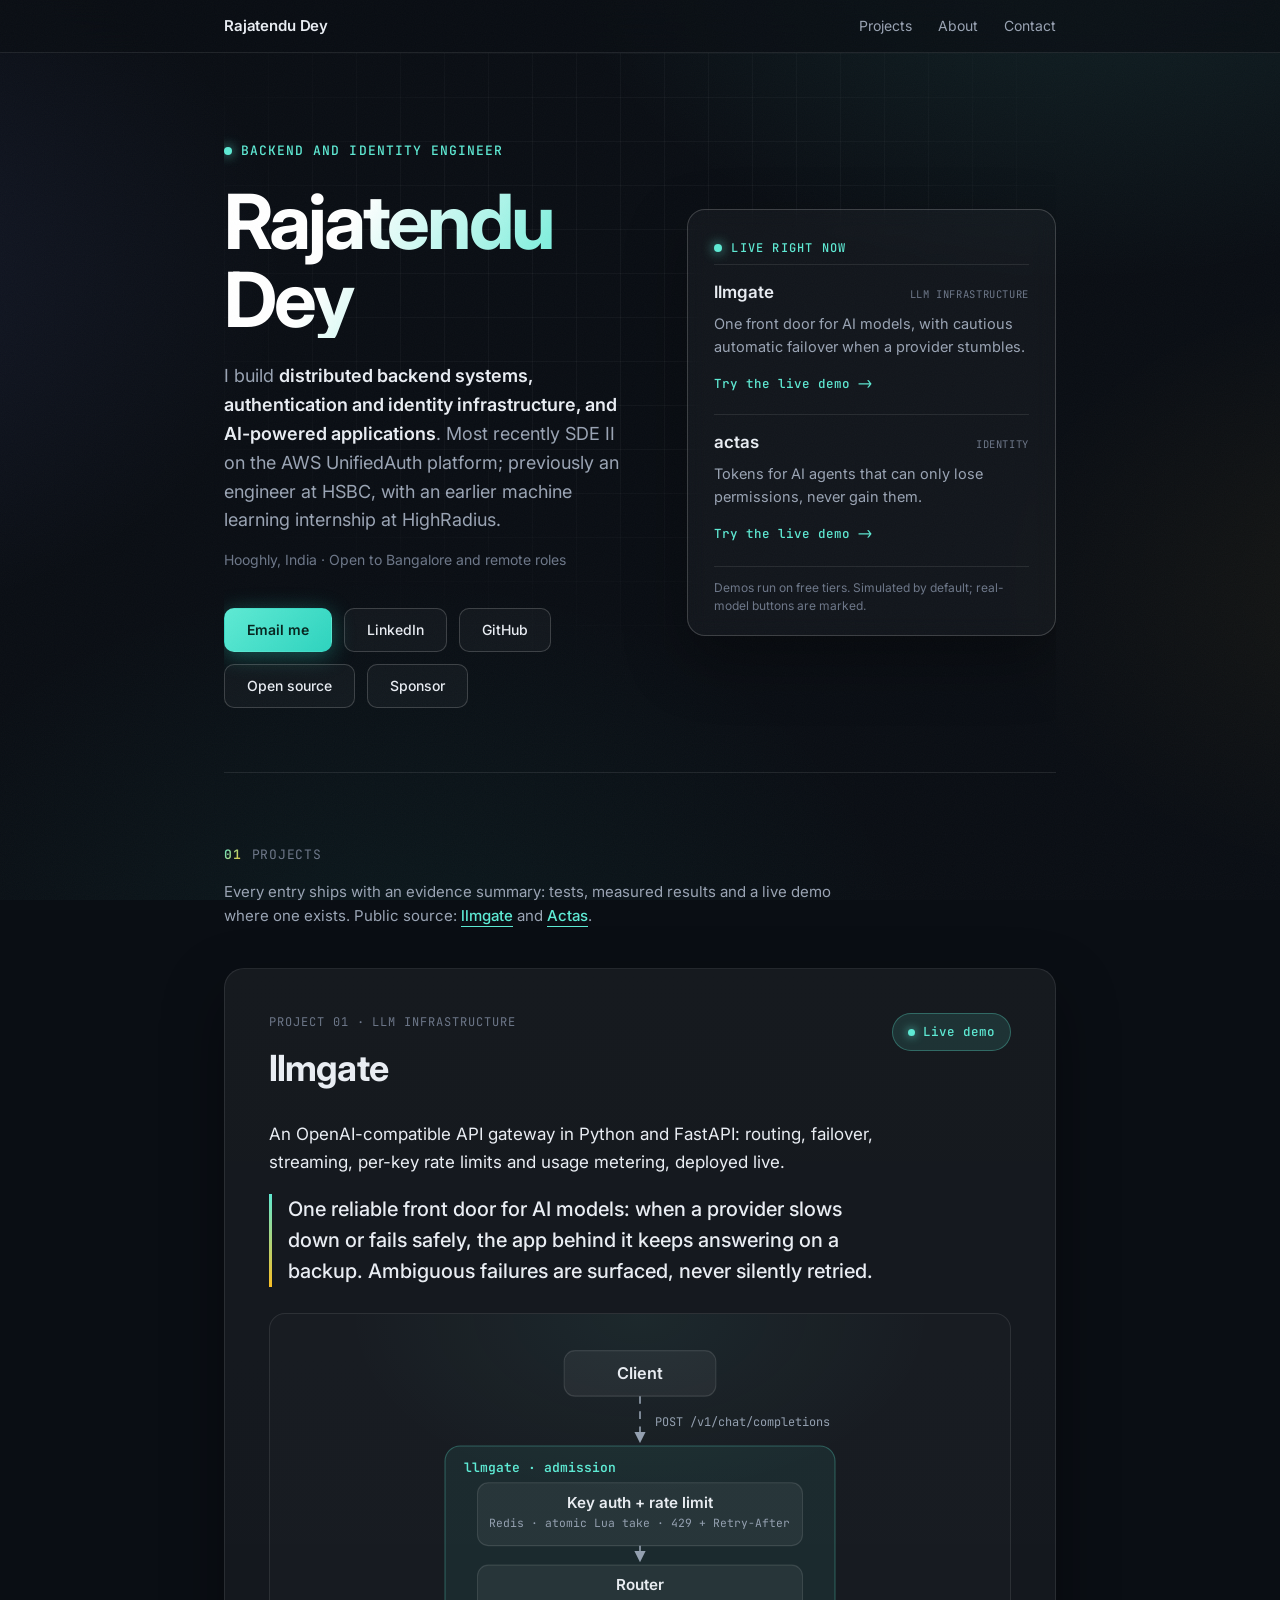
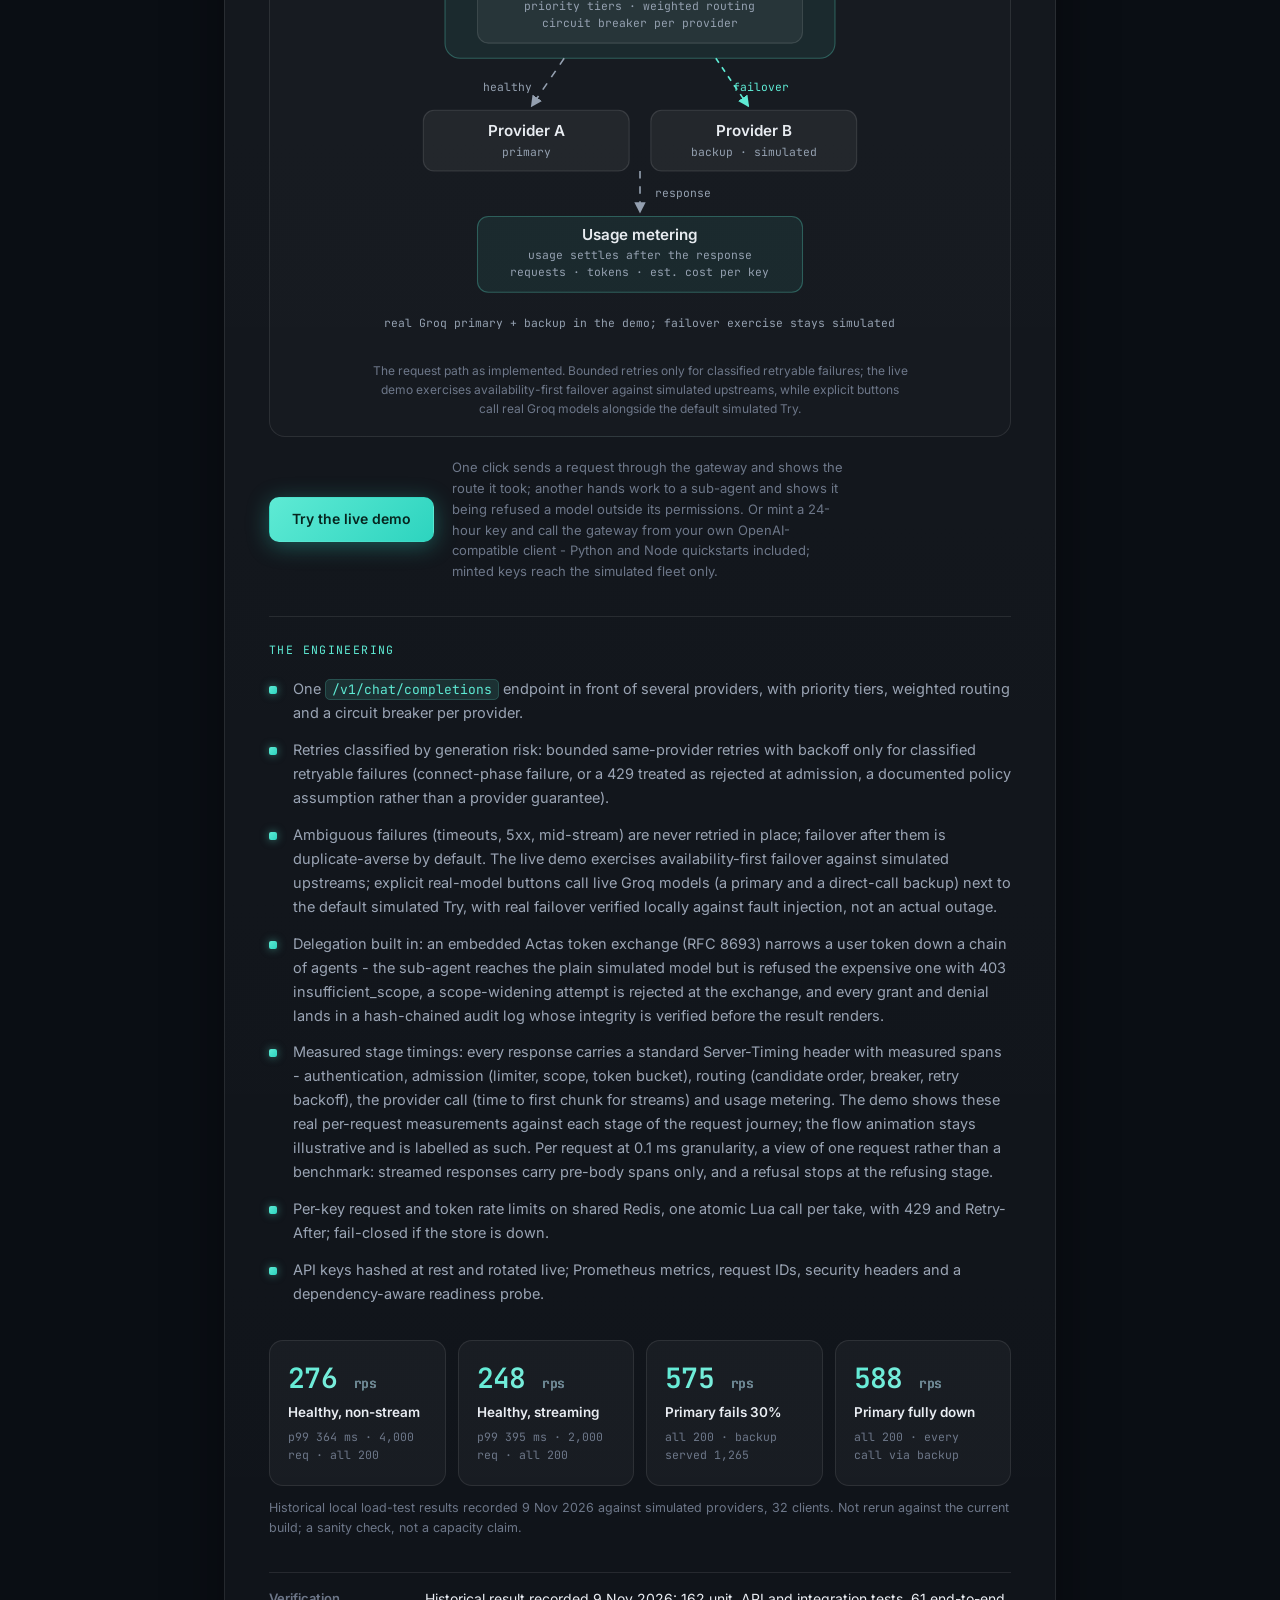
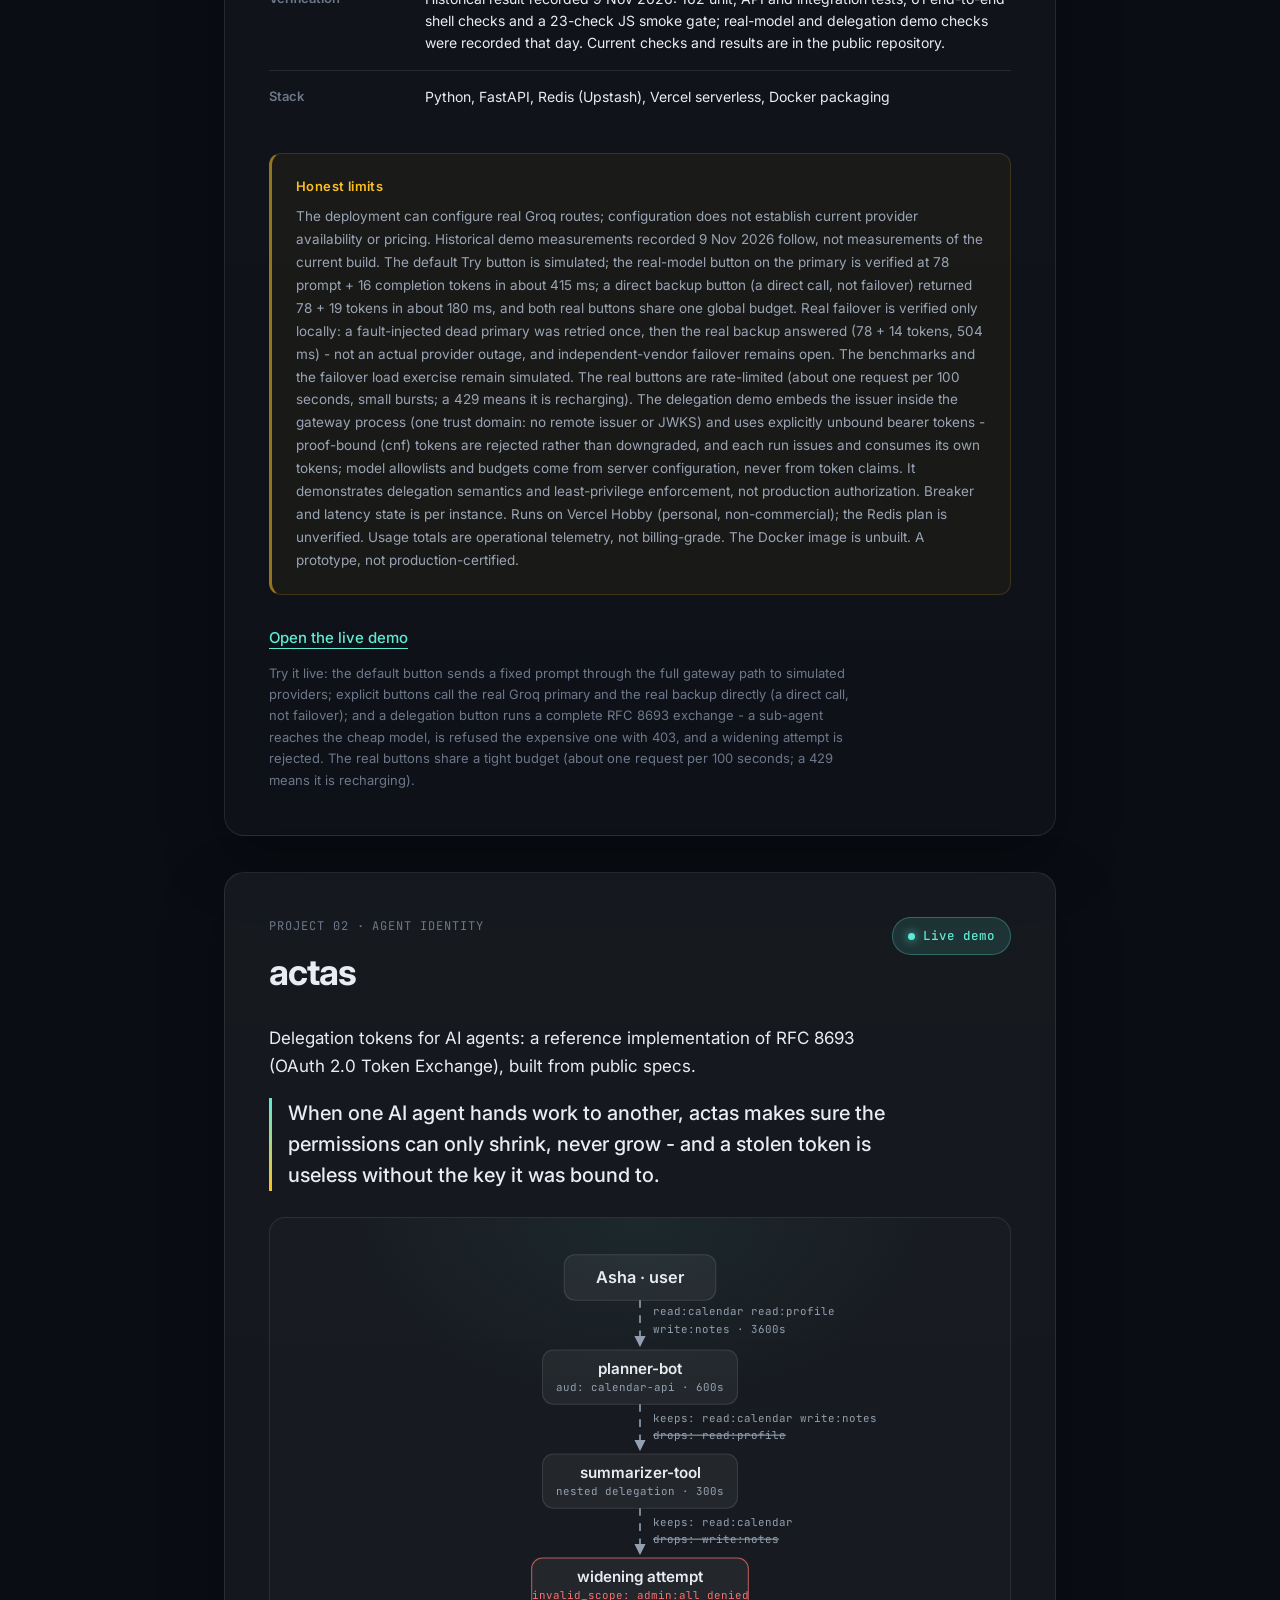
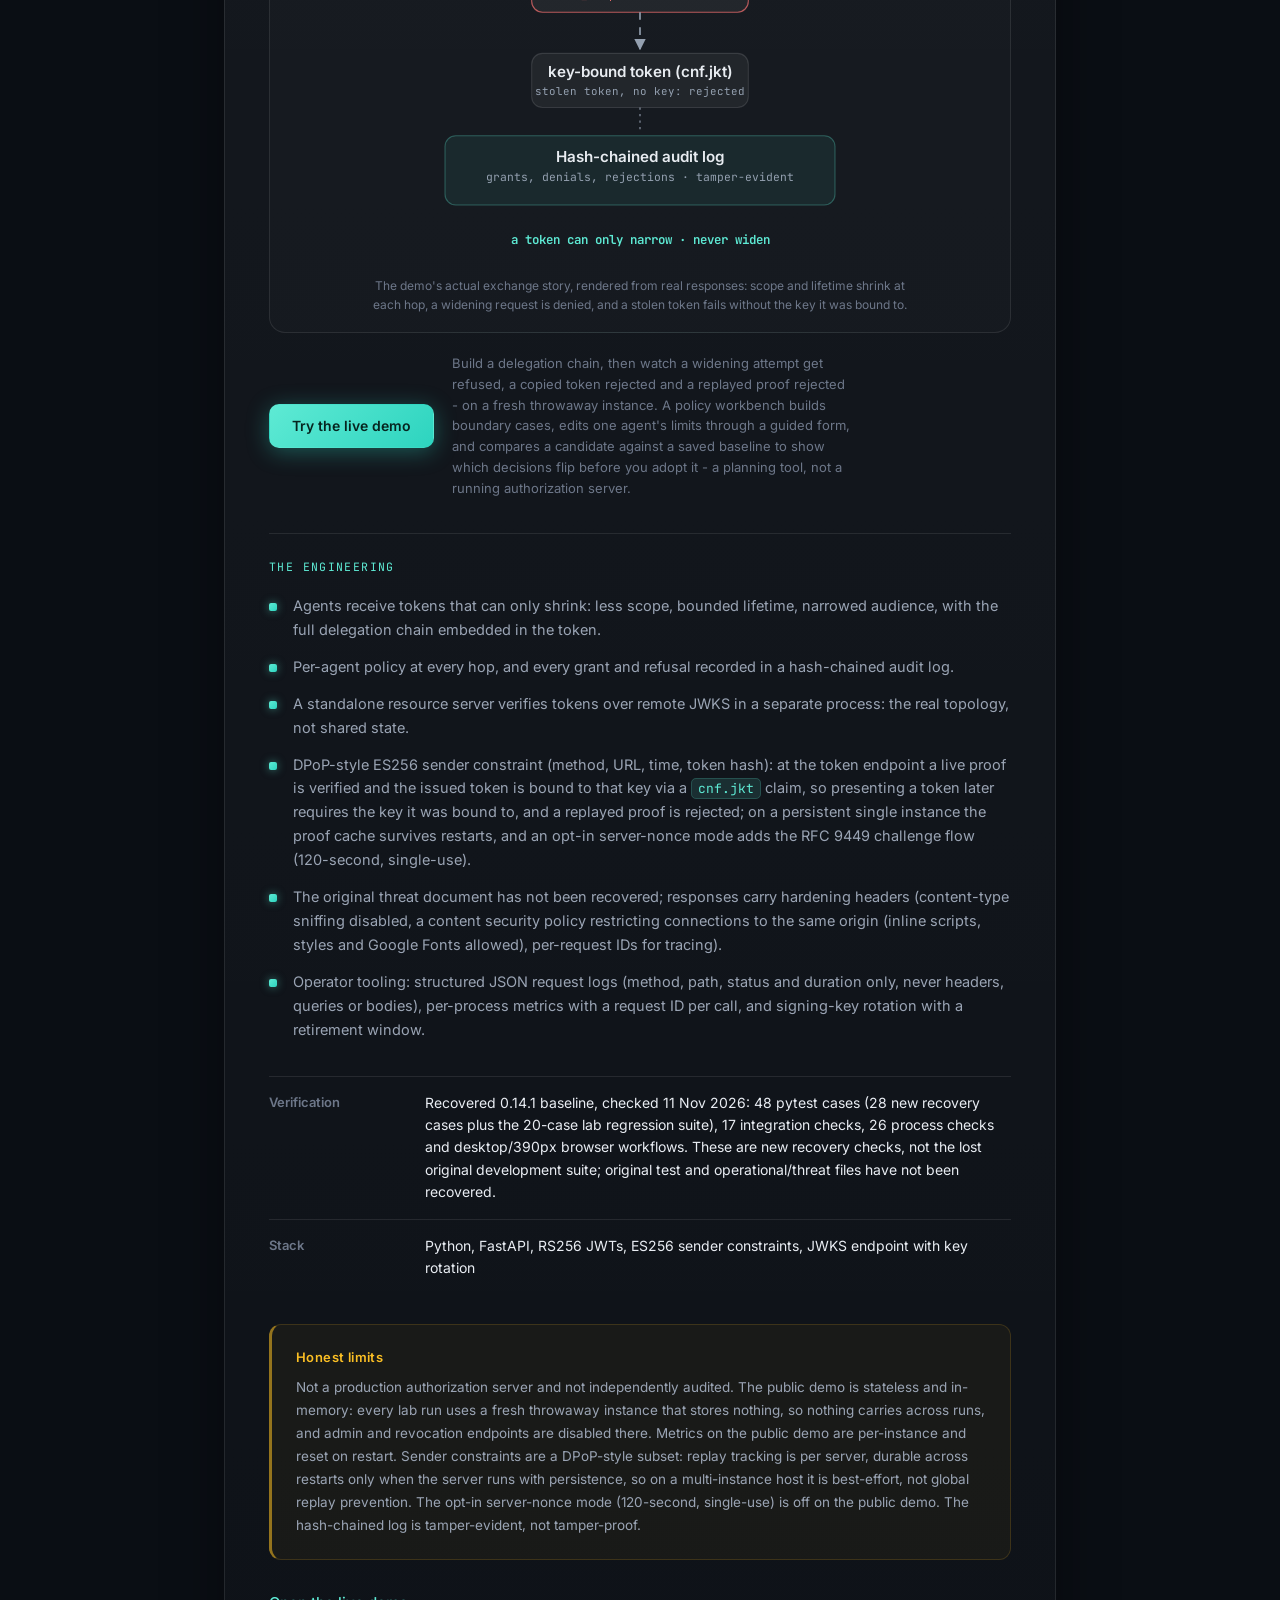
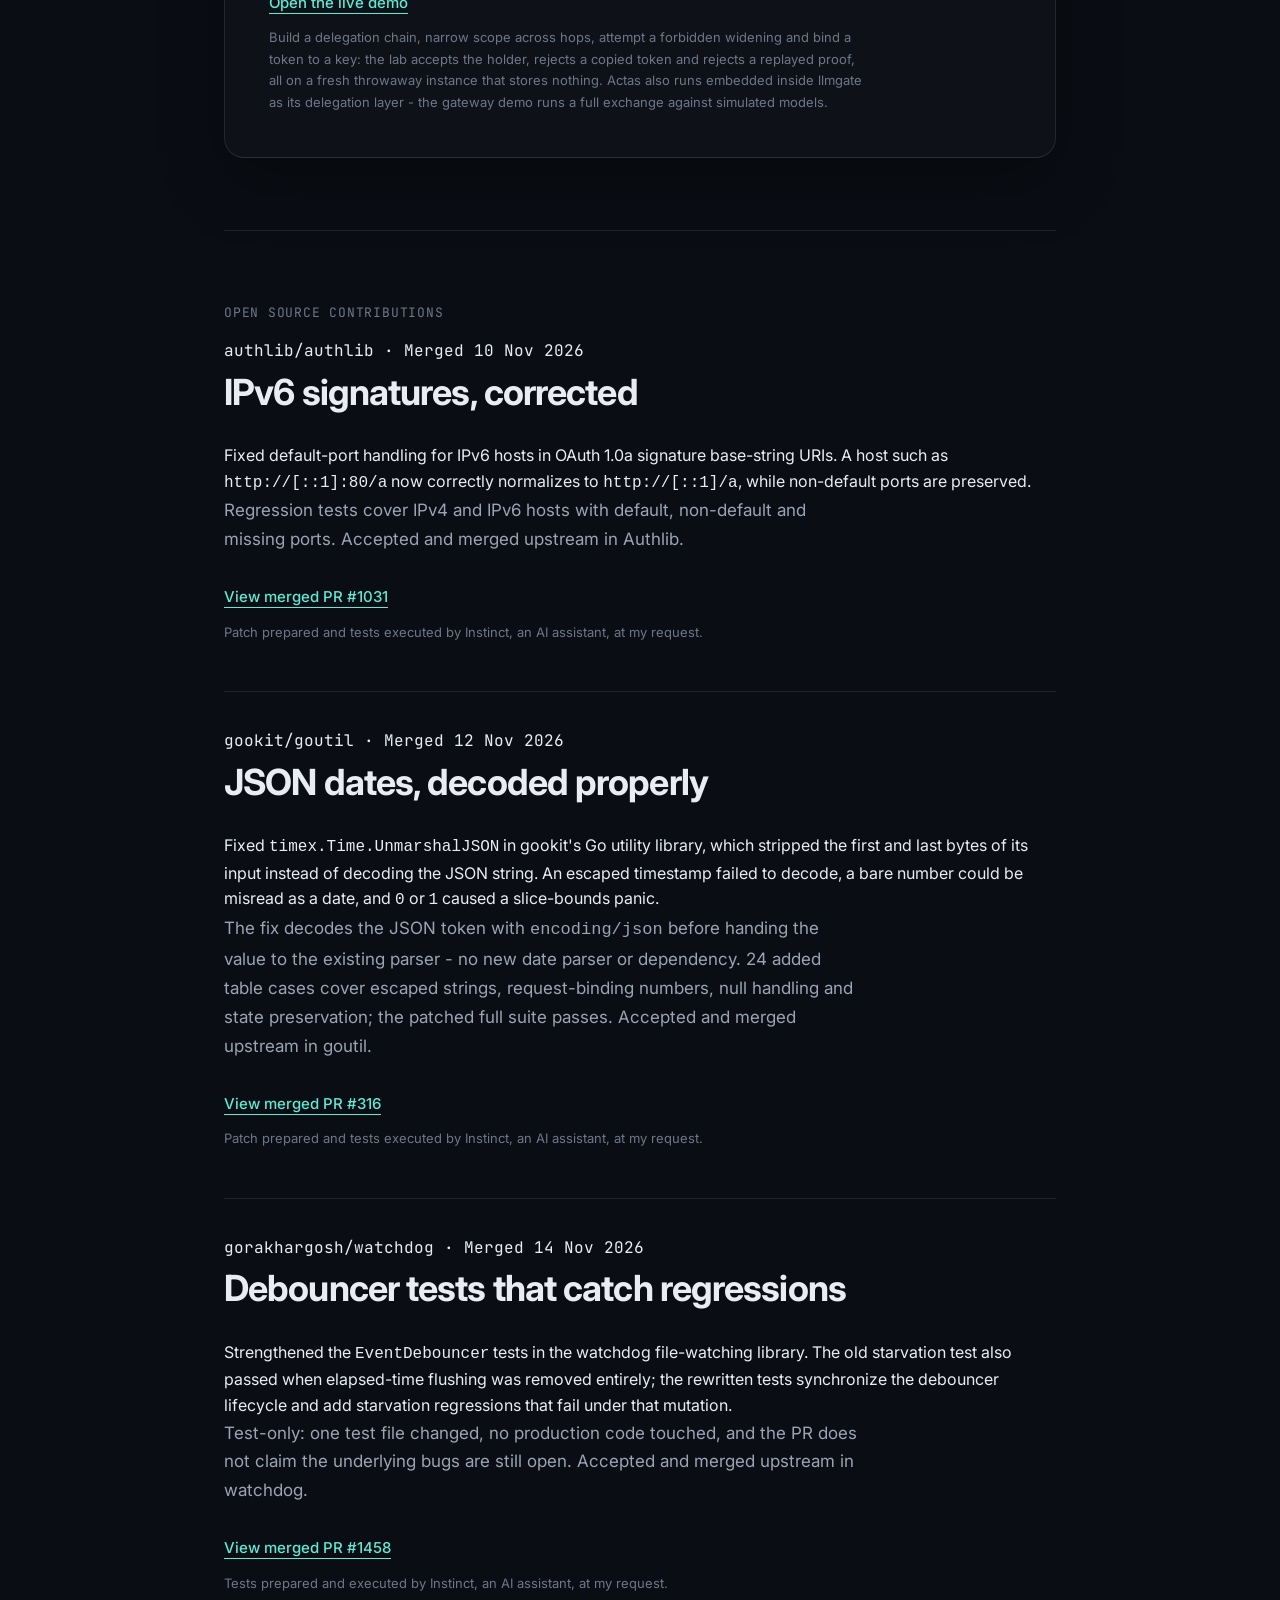
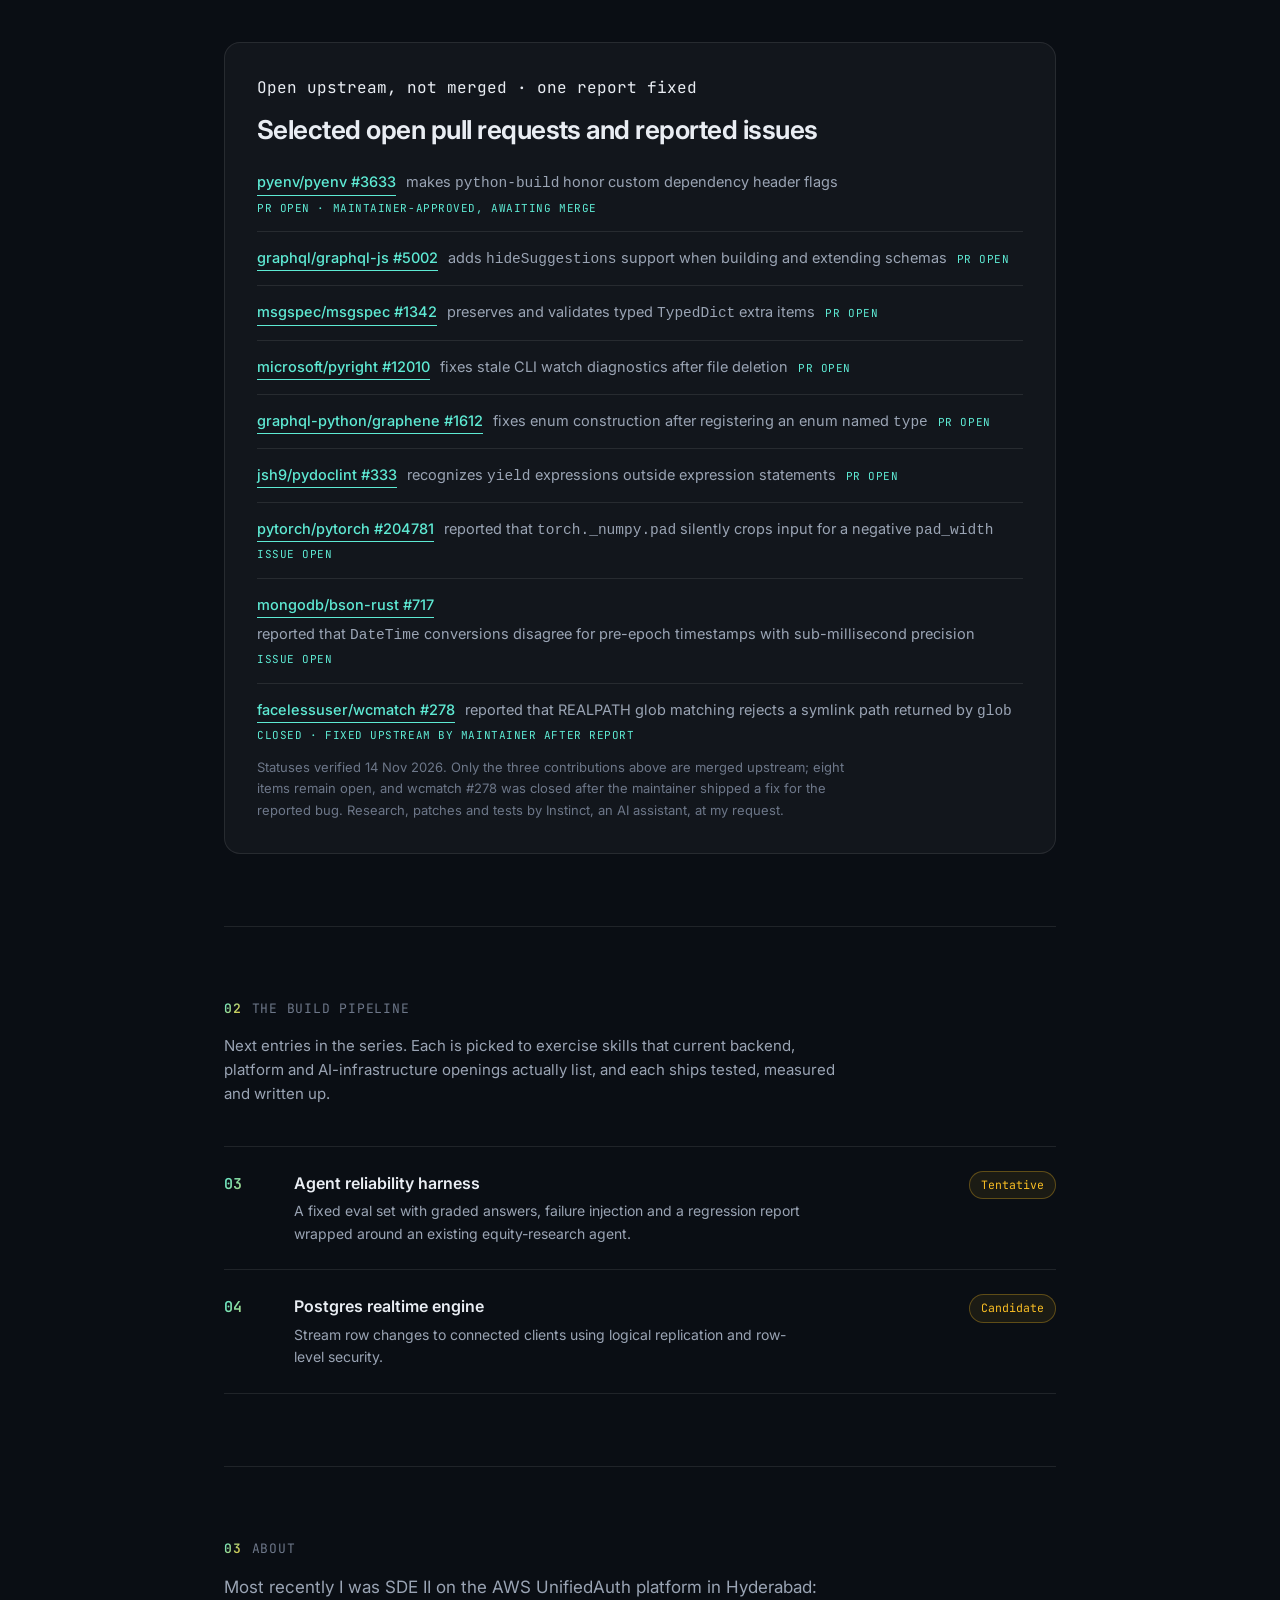
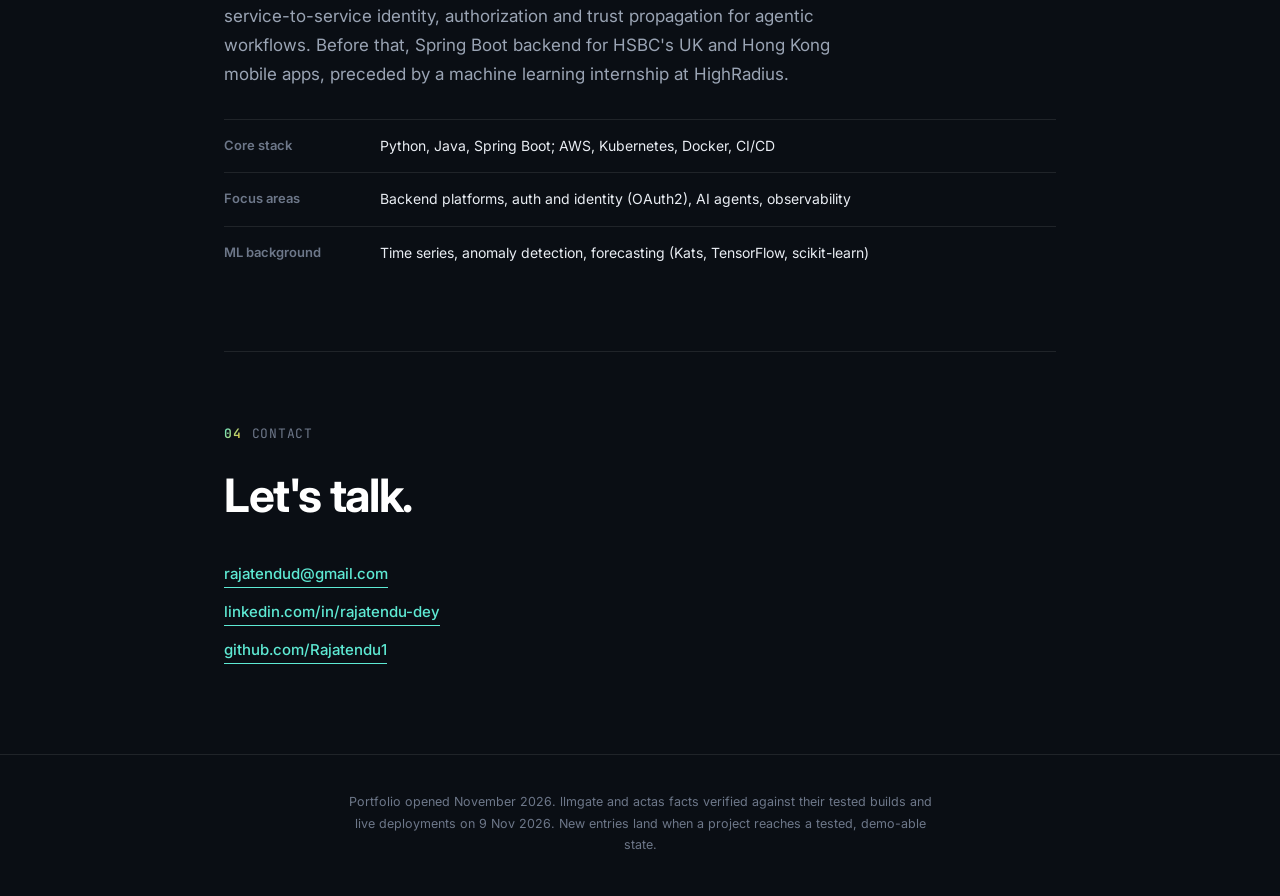
==== commit ed6a07a9: "Add merged watchdog #1458 card to open source section Updated project links and test notes with rece" ====
--- a/index.html
+++ b/index.html
@@ -318,6 +318,14 @@
       <a class="text-link" href="https://github.com/gookit/goutil/pull/316" target="_blank" rel="noopener">View merged PR #316</a>
       <p class="project-links-note">Patch prepared and tests executed by Instinct, an AI assistant, at my request.</p>
     </article>
+    <article>
+      <p class="project-kicker mono">gorakhargosh/watchdog · Merged 14 Nov 2026</p>
+      <div class="project-head"><h2>Debouncer tests that catch regressions</h2></div>
+      <p class="project-summary">Strengthened the <code>EventDebouncer</code> tests in the watchdog file-watching library. The old starvation test also passed when elapsed-time flushing was removed entirely; the rewritten tests synchronize the debouncer lifecycle and add starvation regressions that fail under that mutation.</p>
+      <p class="about-text">Test-only: one test file changed, no production code touched, and the PR does not claim the underlying bugs are still open. Accepted and merged upstream in watchdog.</p>
+      <a class="text-link" href="https://github.com/gorakhargosh/watchdog/pull/1458" target="_blank" rel="noopener">View merged PR #1458</a>
+      <p class="project-links-note">Tests prepared and executed by Instinct, an AI assistant, at my request.</p>
+    </article>
     <div class="oss-ongoing">
       <p class="project-kicker mono">Open upstream, not merged · one report fixed</p>
       <h2 class="oss-ongoing-heading">Selected open pull requests and reported issues</h2>
@@ -368,7 +376,7 @@
           <span class="oss-status mono">Closed · fixed upstream by maintainer after report</span>
         </li>
       </ul>
-      <p class="project-links-note">Statuses verified 13 Nov 2026. Only the two contributions above are merged upstream; eight items remain open, and wcmatch #278 was closed after the maintainer shipped a fix for the reported bug. Research, patches and tests by Instinct, an AI assistant, at my request.</p>
+      <p class="project-links-note">Statuses verified 14 Nov 2026. Only the three contributions above are merged upstream; eight items remain open, and wcmatch #278 was closed after the maintainer shipped a fix for the reported bug. Research, patches and tests by Instinct, an AI assistant, at my request.</p>
     </div>
   </section>
 
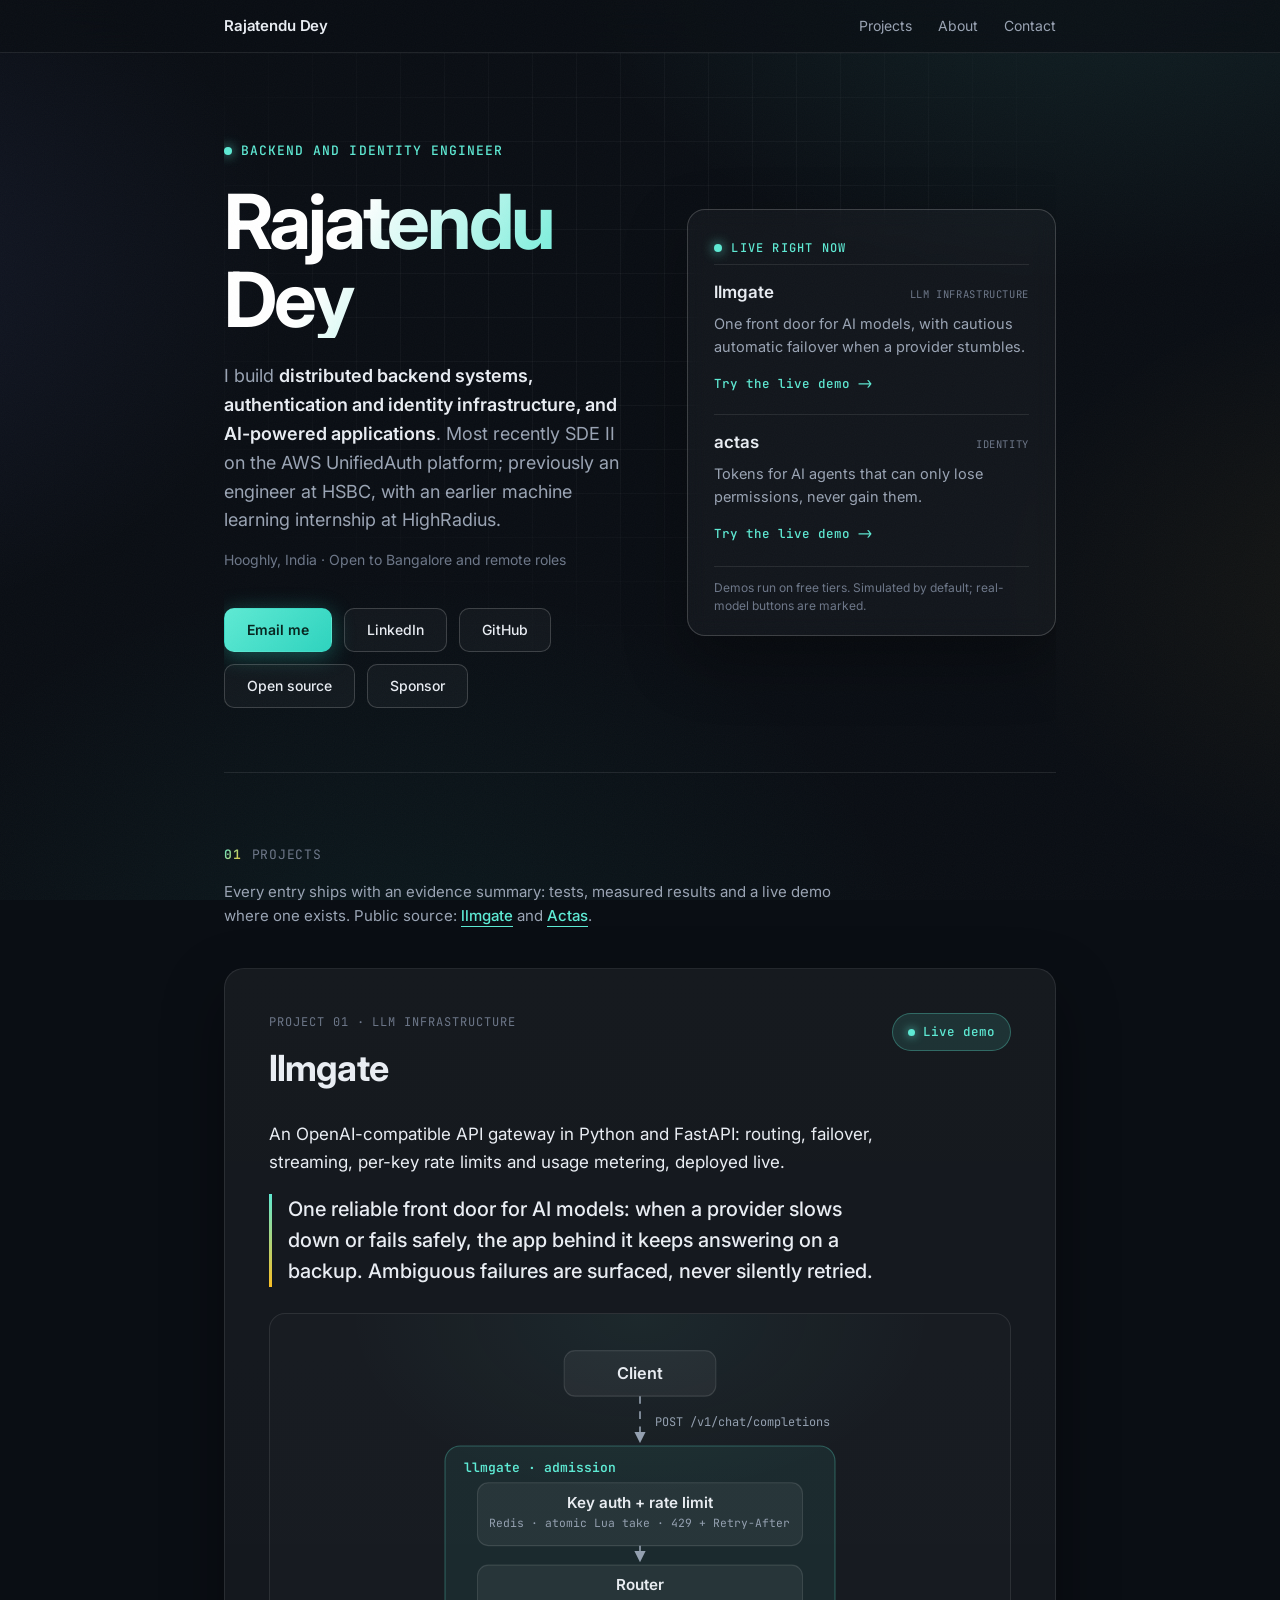
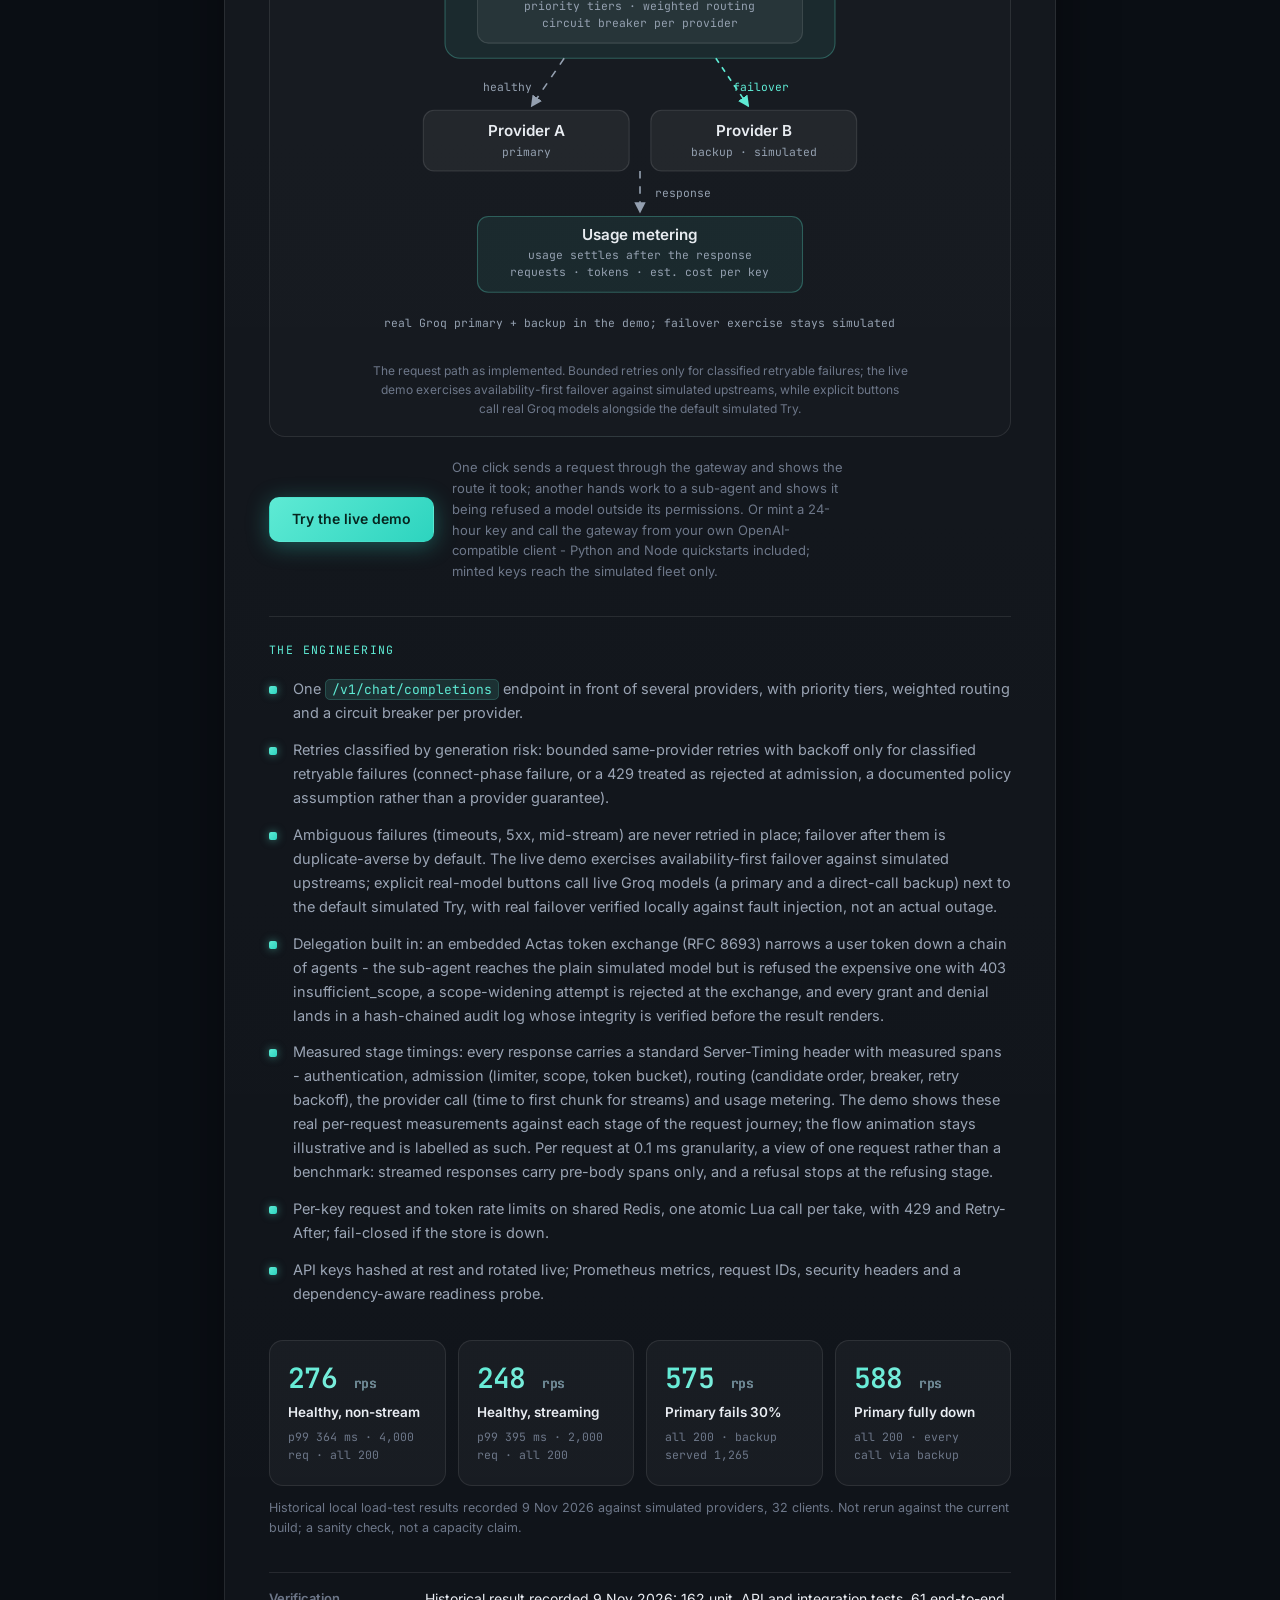
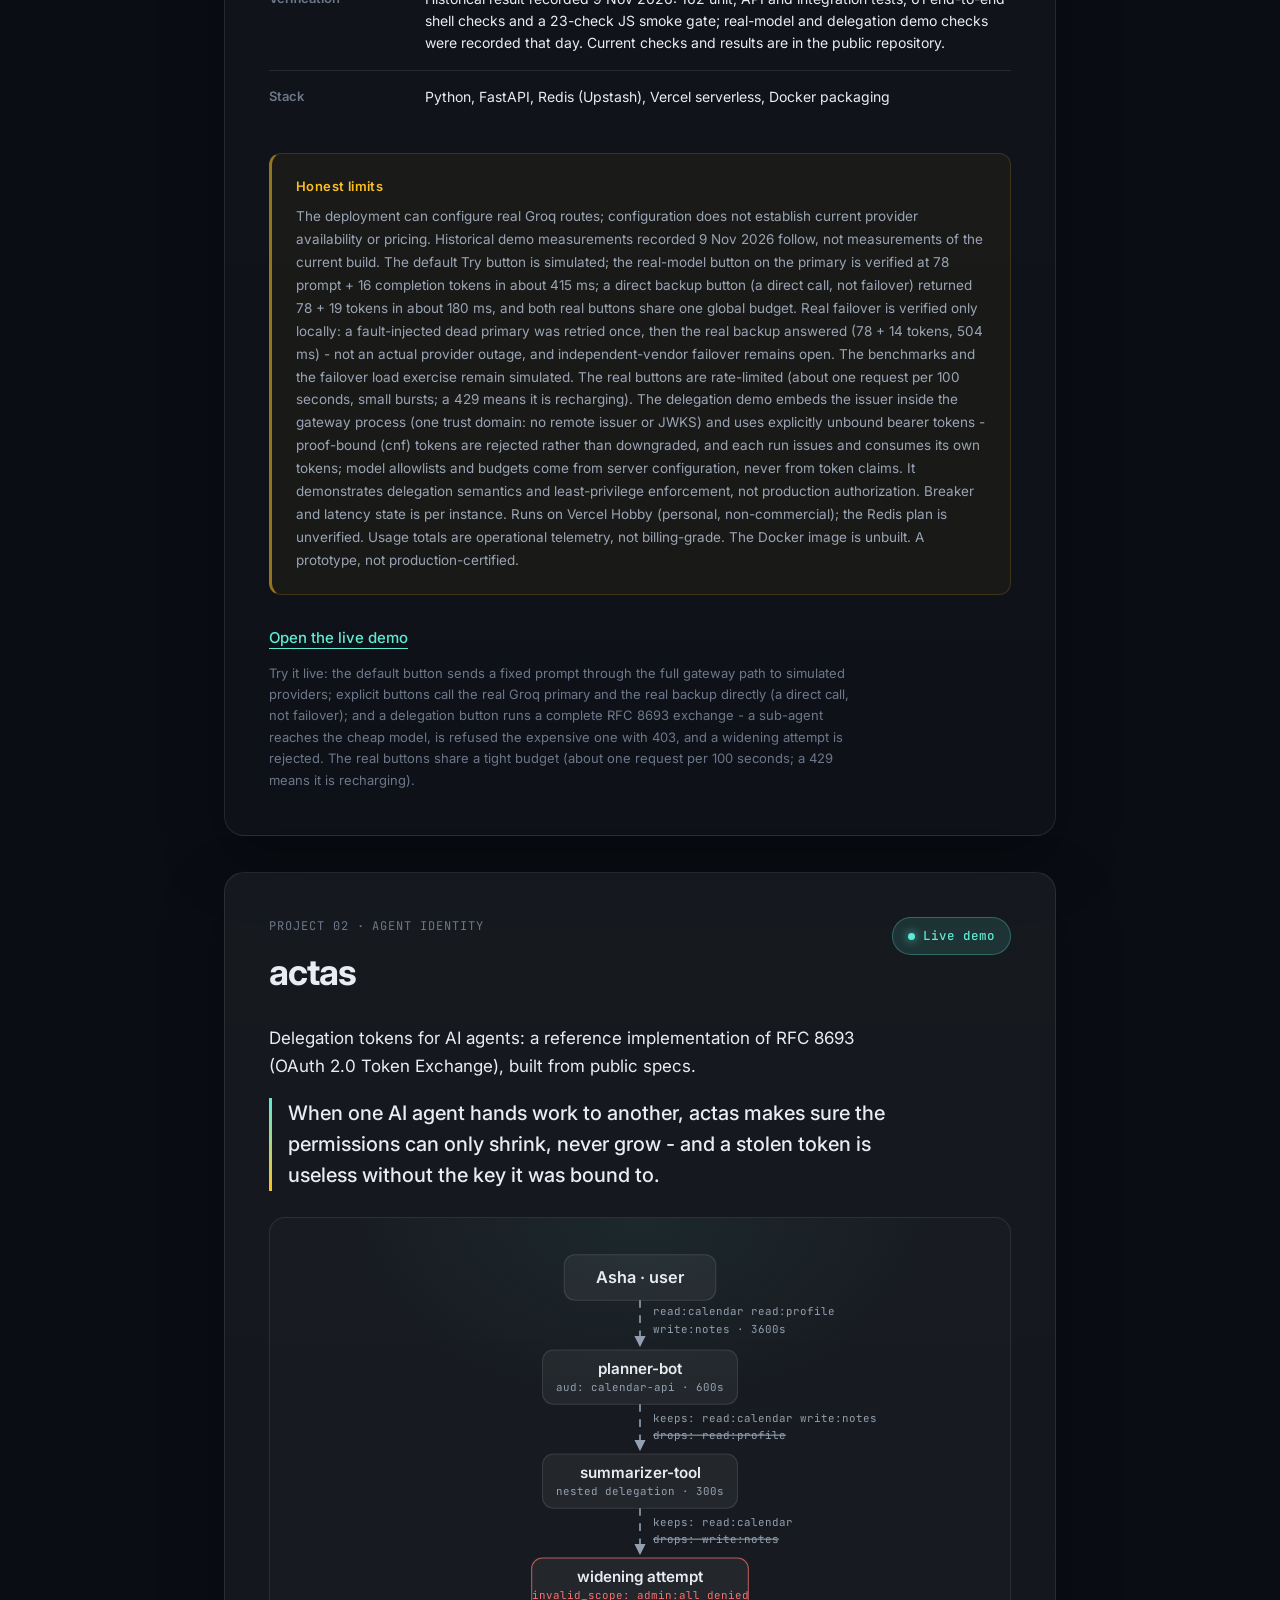
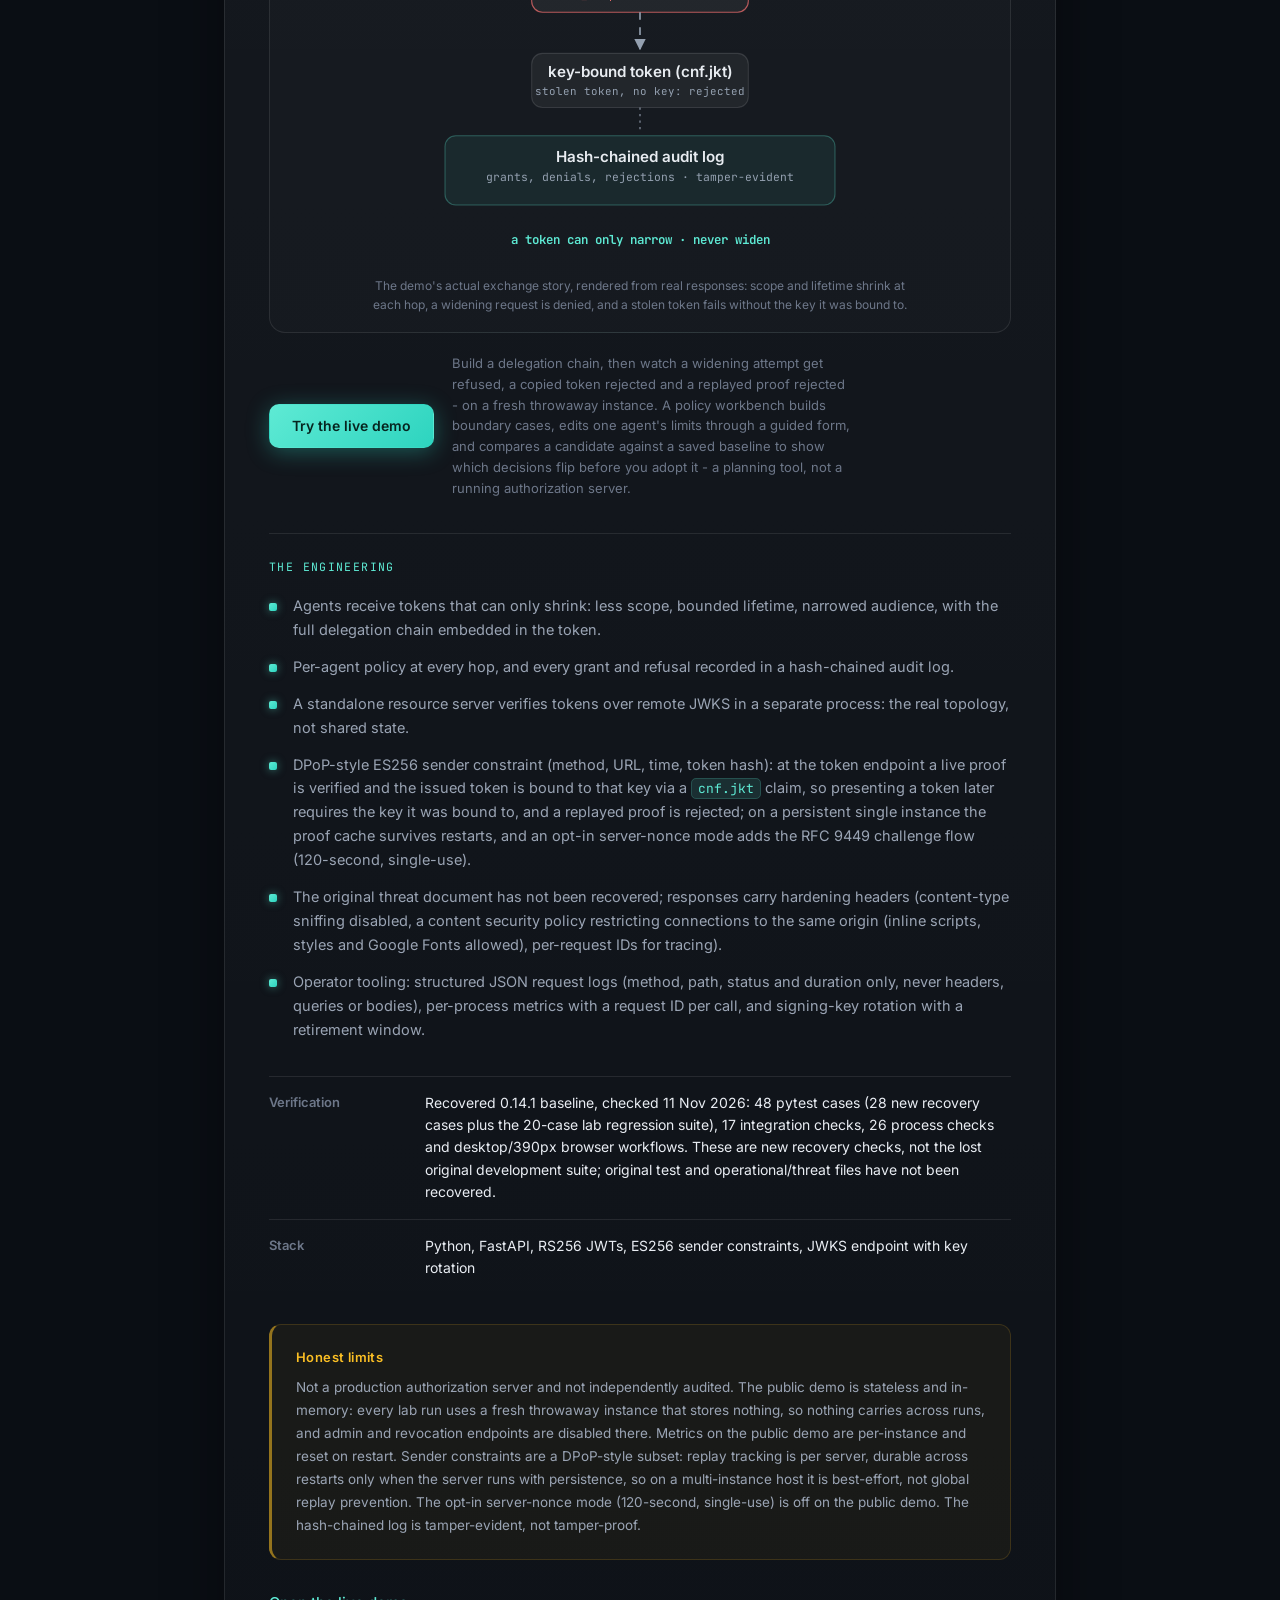
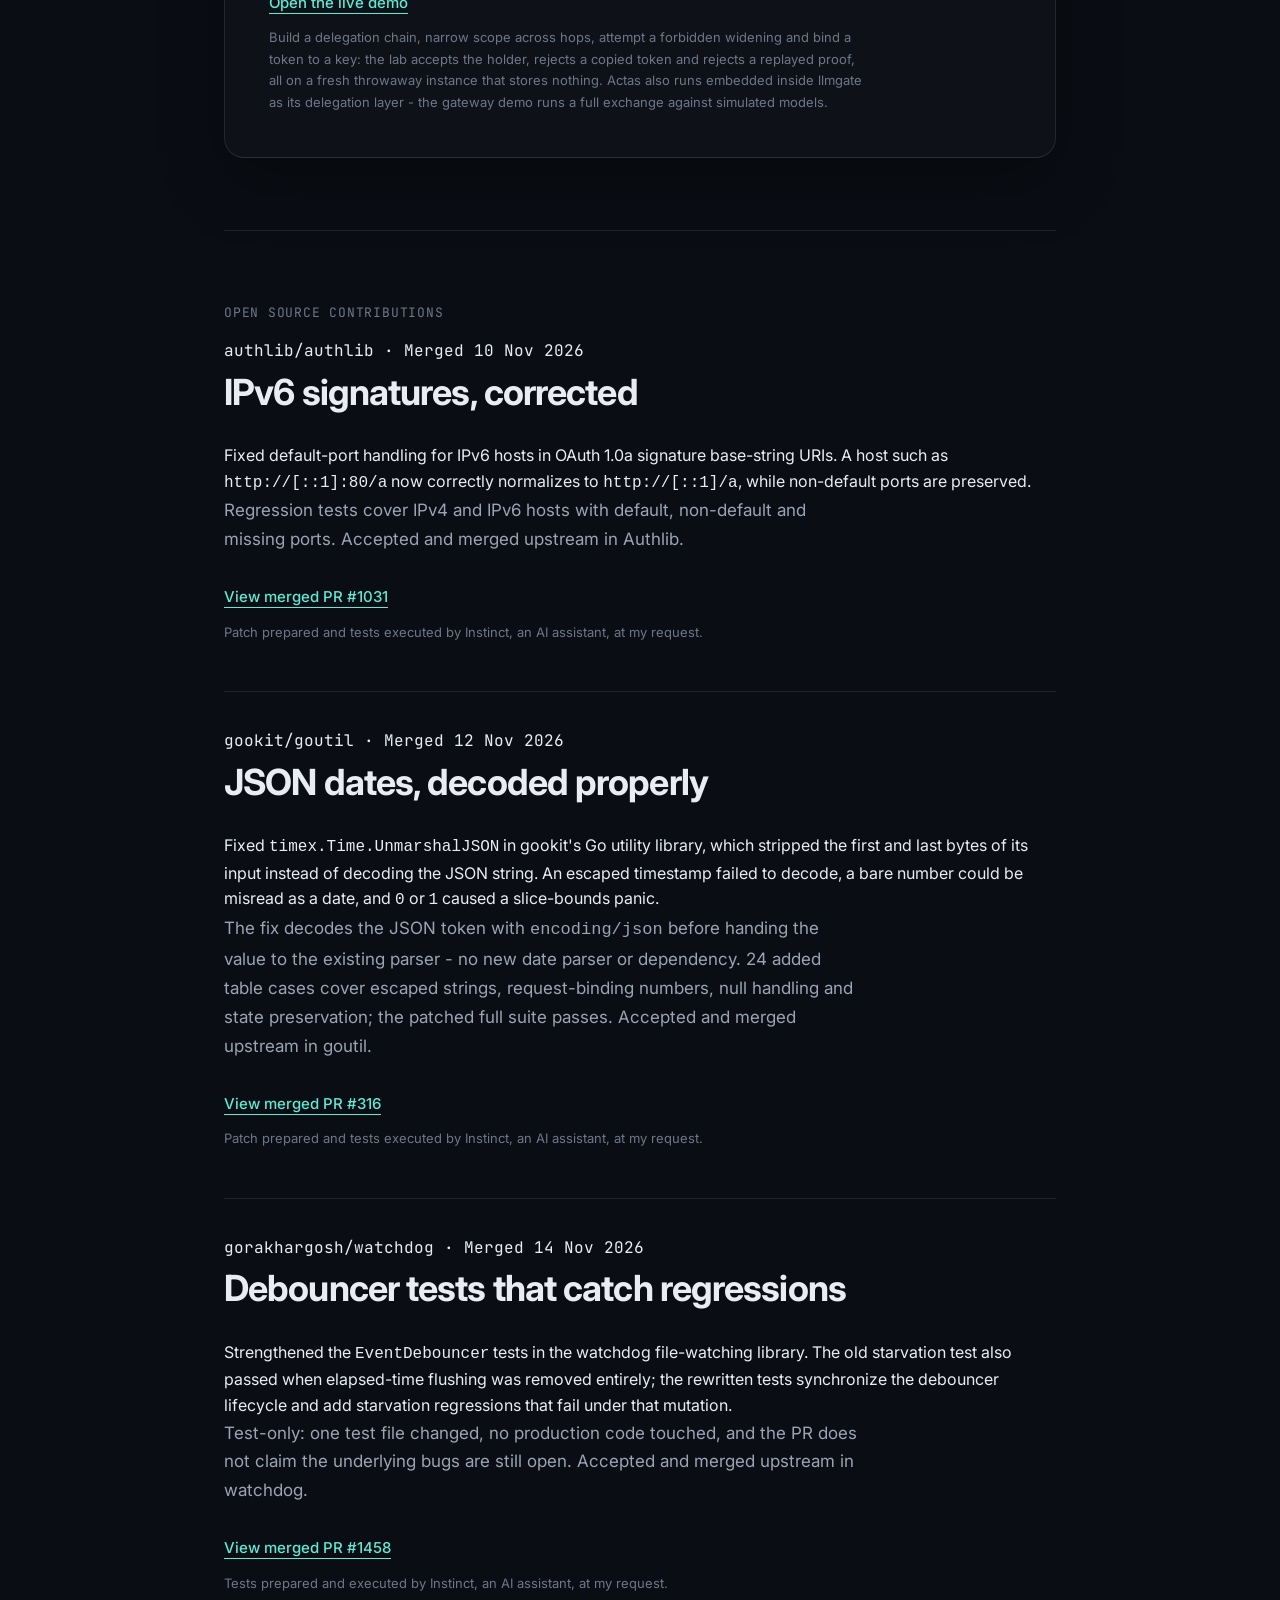
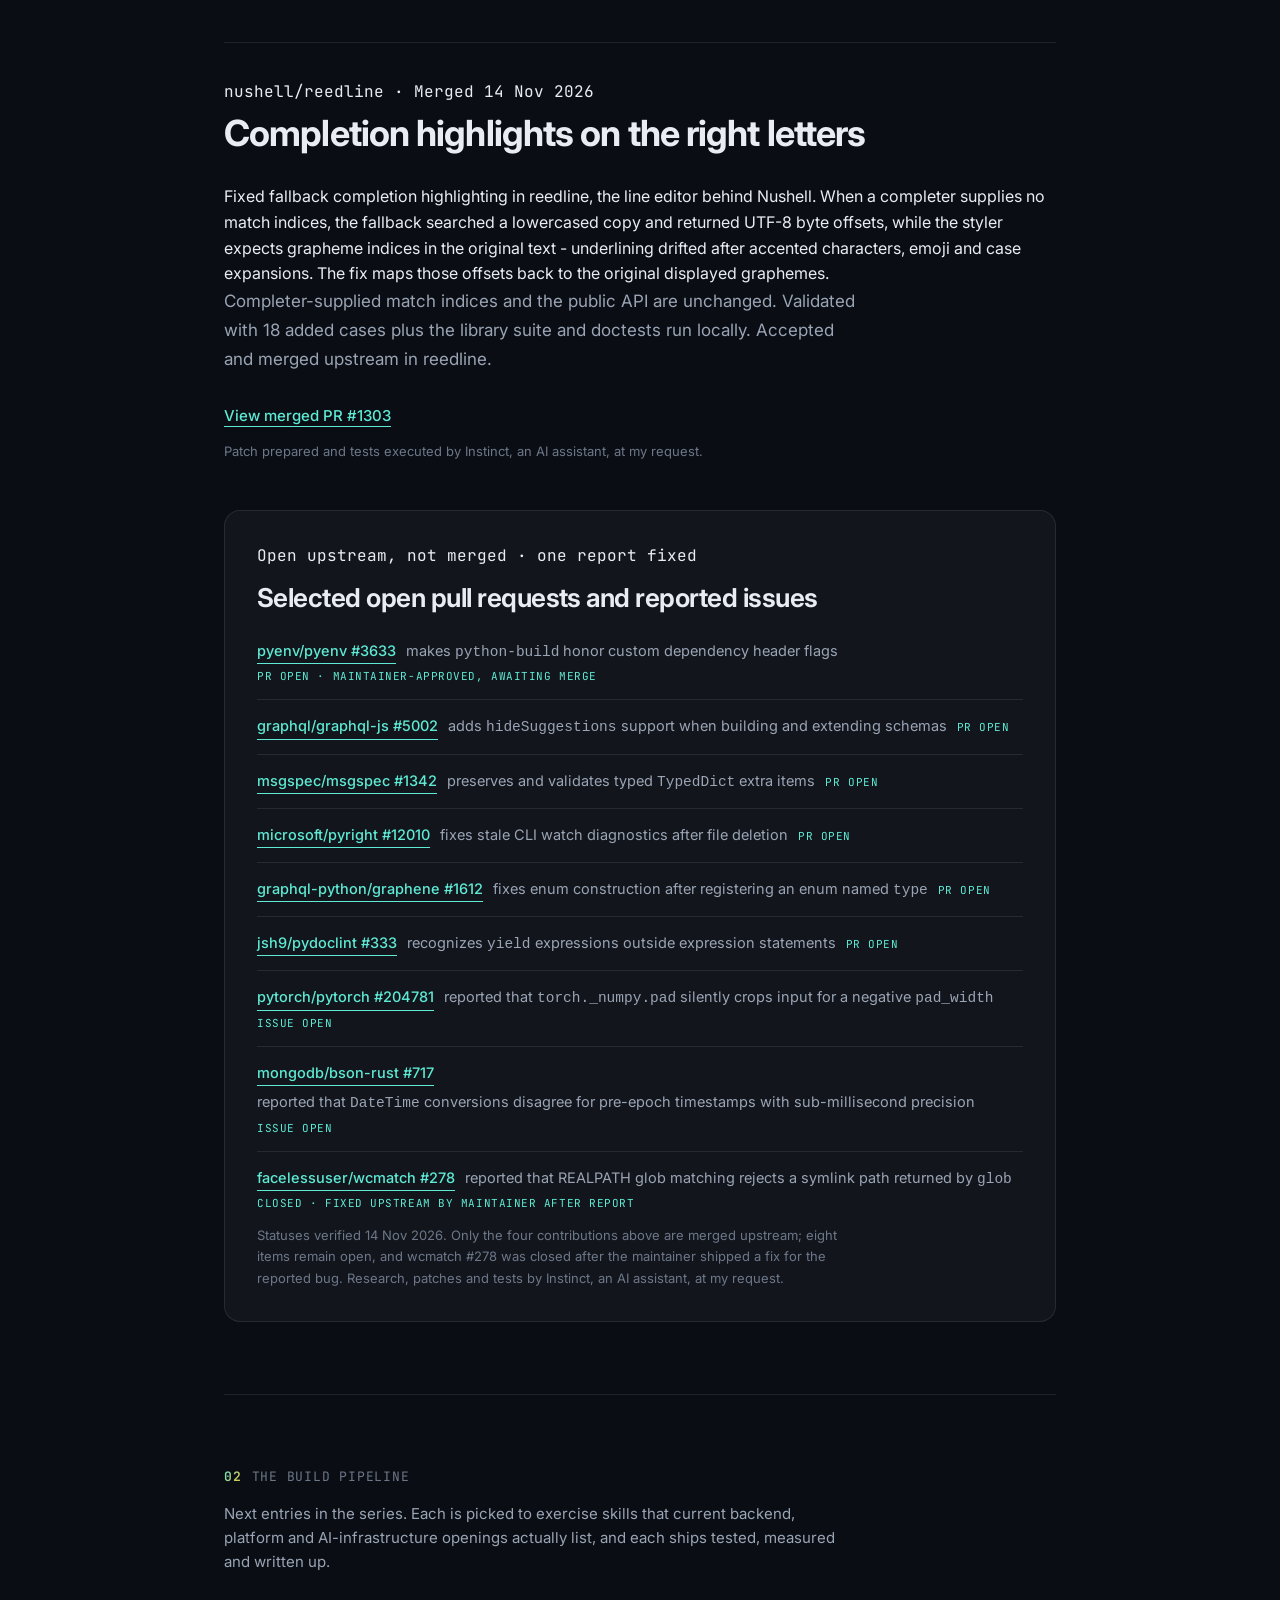
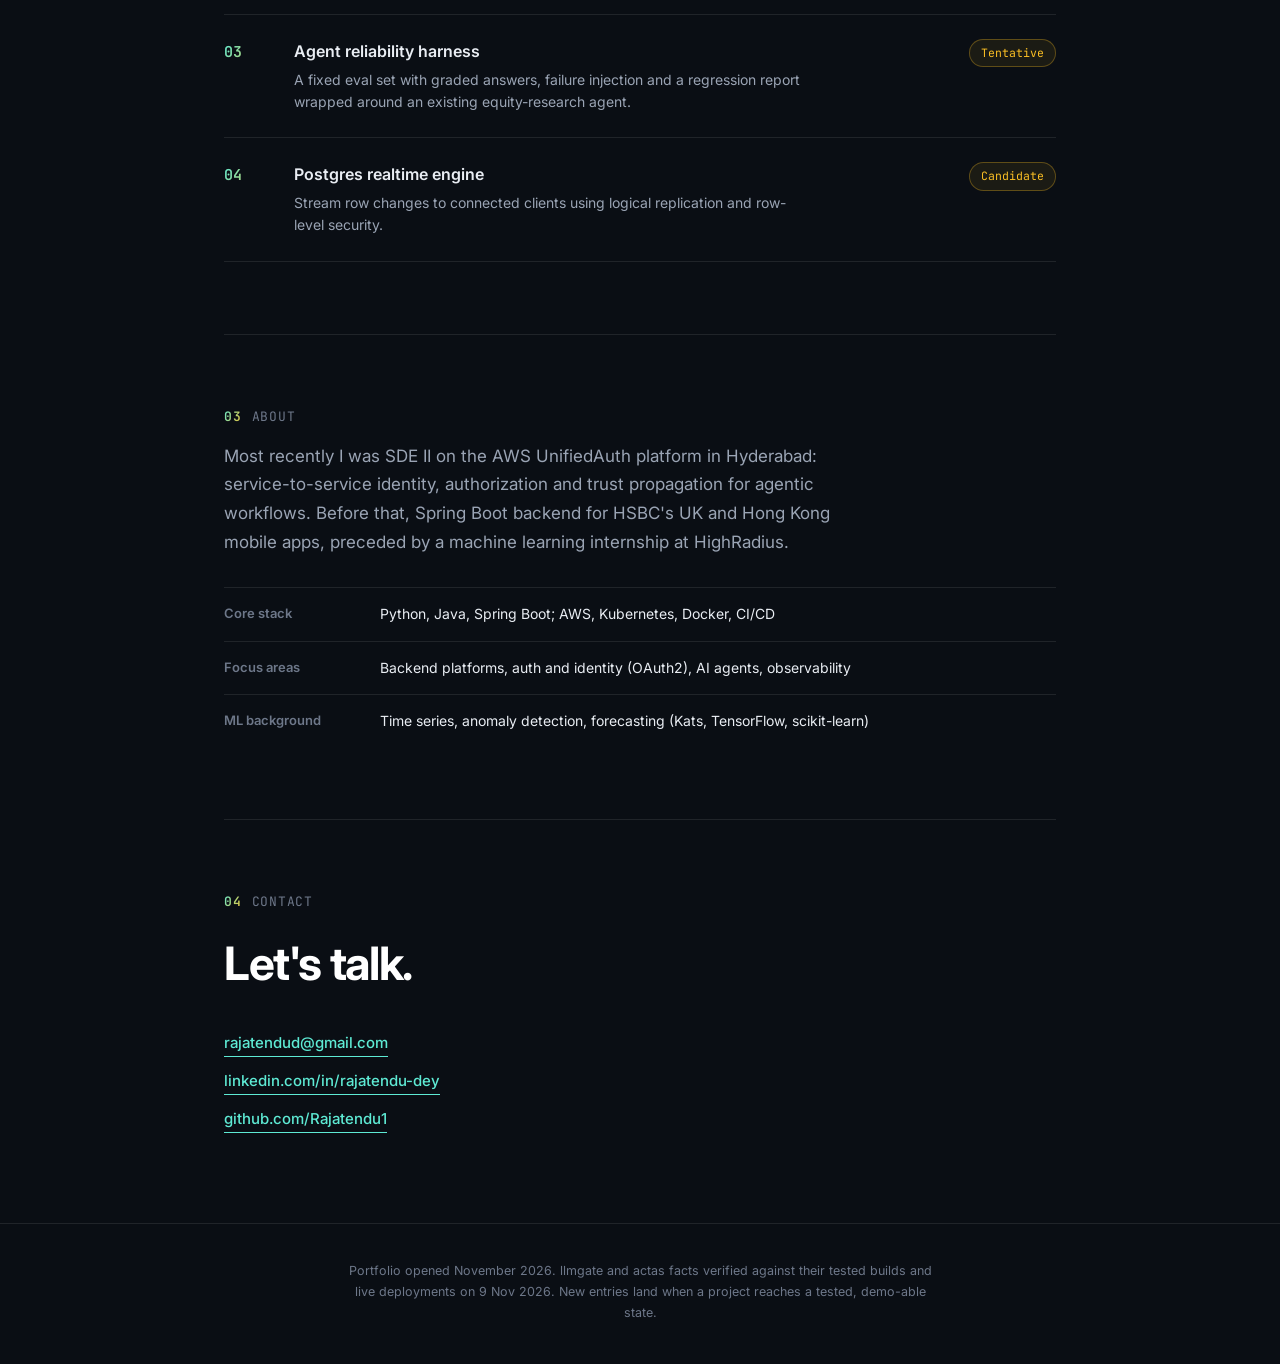
==== commit b2419d77: "Add new project article and update links Updated project links and descriptions for clarity." ====
--- a/index.html
+++ b/index.html
@@ -326,6 +326,14 @@
       <a class="text-link" href="https://github.com/gorakhargosh/watchdog/pull/1458" target="_blank" rel="noopener">View merged PR #1458</a>
       <p class="project-links-note">Tests prepared and executed by Instinct, an AI assistant, at my request.</p>
     </article>
+    <article>
+      <p class="project-kicker mono">nushell/reedline · Merged 14 Nov 2026</p>
+      <div class="project-head"><h2>Completion highlights on the right letters</h2></div>
+      <p class="project-summary">Fixed fallback completion highlighting in reedline, the line editor behind Nushell. When a completer supplies no match indices, the fallback searched a lowercased copy and returned UTF-8 byte offsets, while the styler expects grapheme indices in the original text - underlining drifted after accented characters, emoji and case expansions. The fix maps those offsets back to the original displayed graphemes.</p>
+      <p class="about-text">Completer-supplied match indices and the public API are unchanged. Validated with 18 added cases plus the library suite and doctests run locally. Accepted and merged upstream in reedline.</p>
+      <a class="text-link" href="https://github.com/nushell/reedline/pull/1303" target="_blank" rel="noopener">View merged PR #1303</a>
+      <p class="project-links-note">Patch prepared and tests executed by Instinct, an AI assistant, at my request.</p>
+    </article>
     <div class="oss-ongoing">
       <p class="project-kicker mono">Open upstream, not merged · one report fixed</p>
       <h2 class="oss-ongoing-heading">Selected open pull requests and reported issues</h2>
@@ -376,7 +384,7 @@
           <span class="oss-status mono">Closed · fixed upstream by maintainer after report</span>
         </li>
       </ul>
-      <p class="project-links-note">Statuses verified 14 Nov 2026. Only the three contributions above are merged upstream; eight items remain open, and wcmatch #278 was closed after the maintainer shipped a fix for the reported bug. Research, patches and tests by Instinct, an AI assistant, at my request.</p>
+      <p class="project-links-note">Statuses verified 14 Nov 2026. Only the four contributions above are merged upstream; eight items remain open, and wcmatch #278 was closed after the maintainer shipped a fix for the reported bug. Research, patches and tests by Instinct, an AI assistant, at my request.</p>
     </div>
   </section>
 
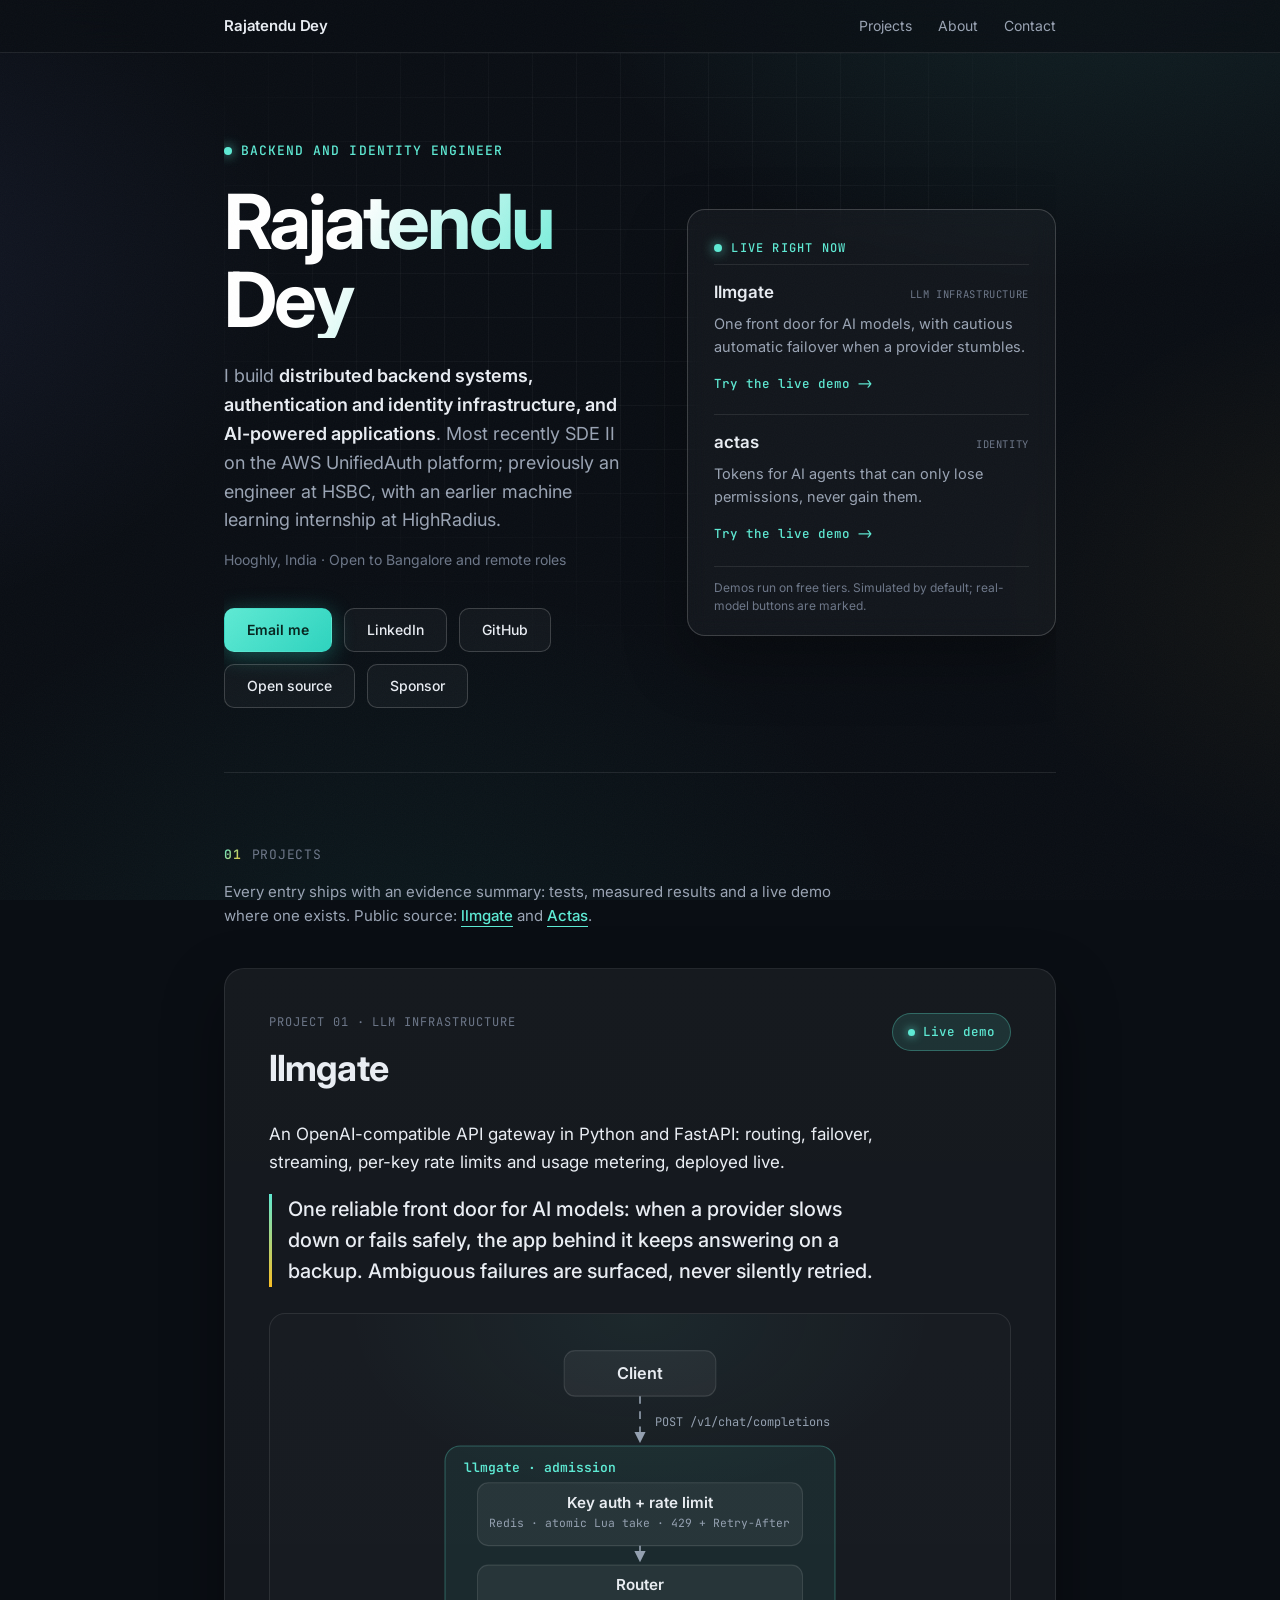
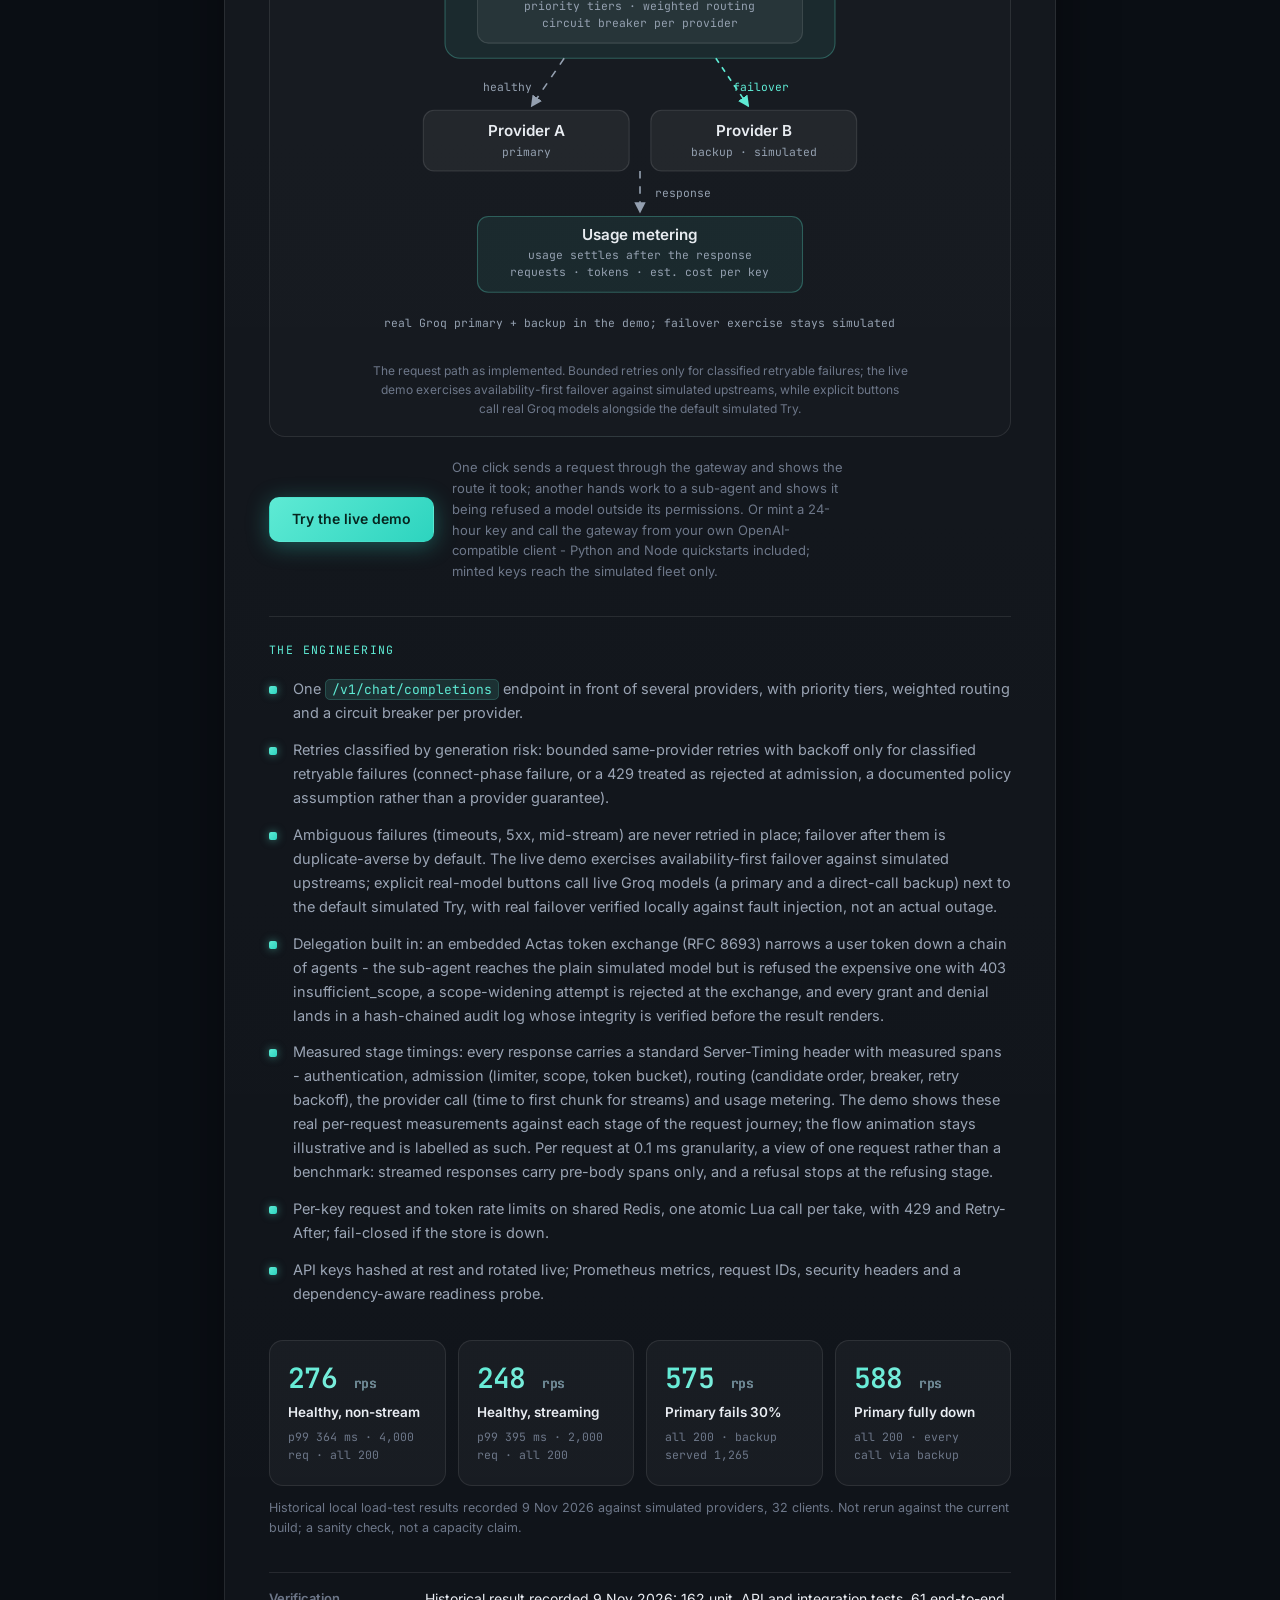
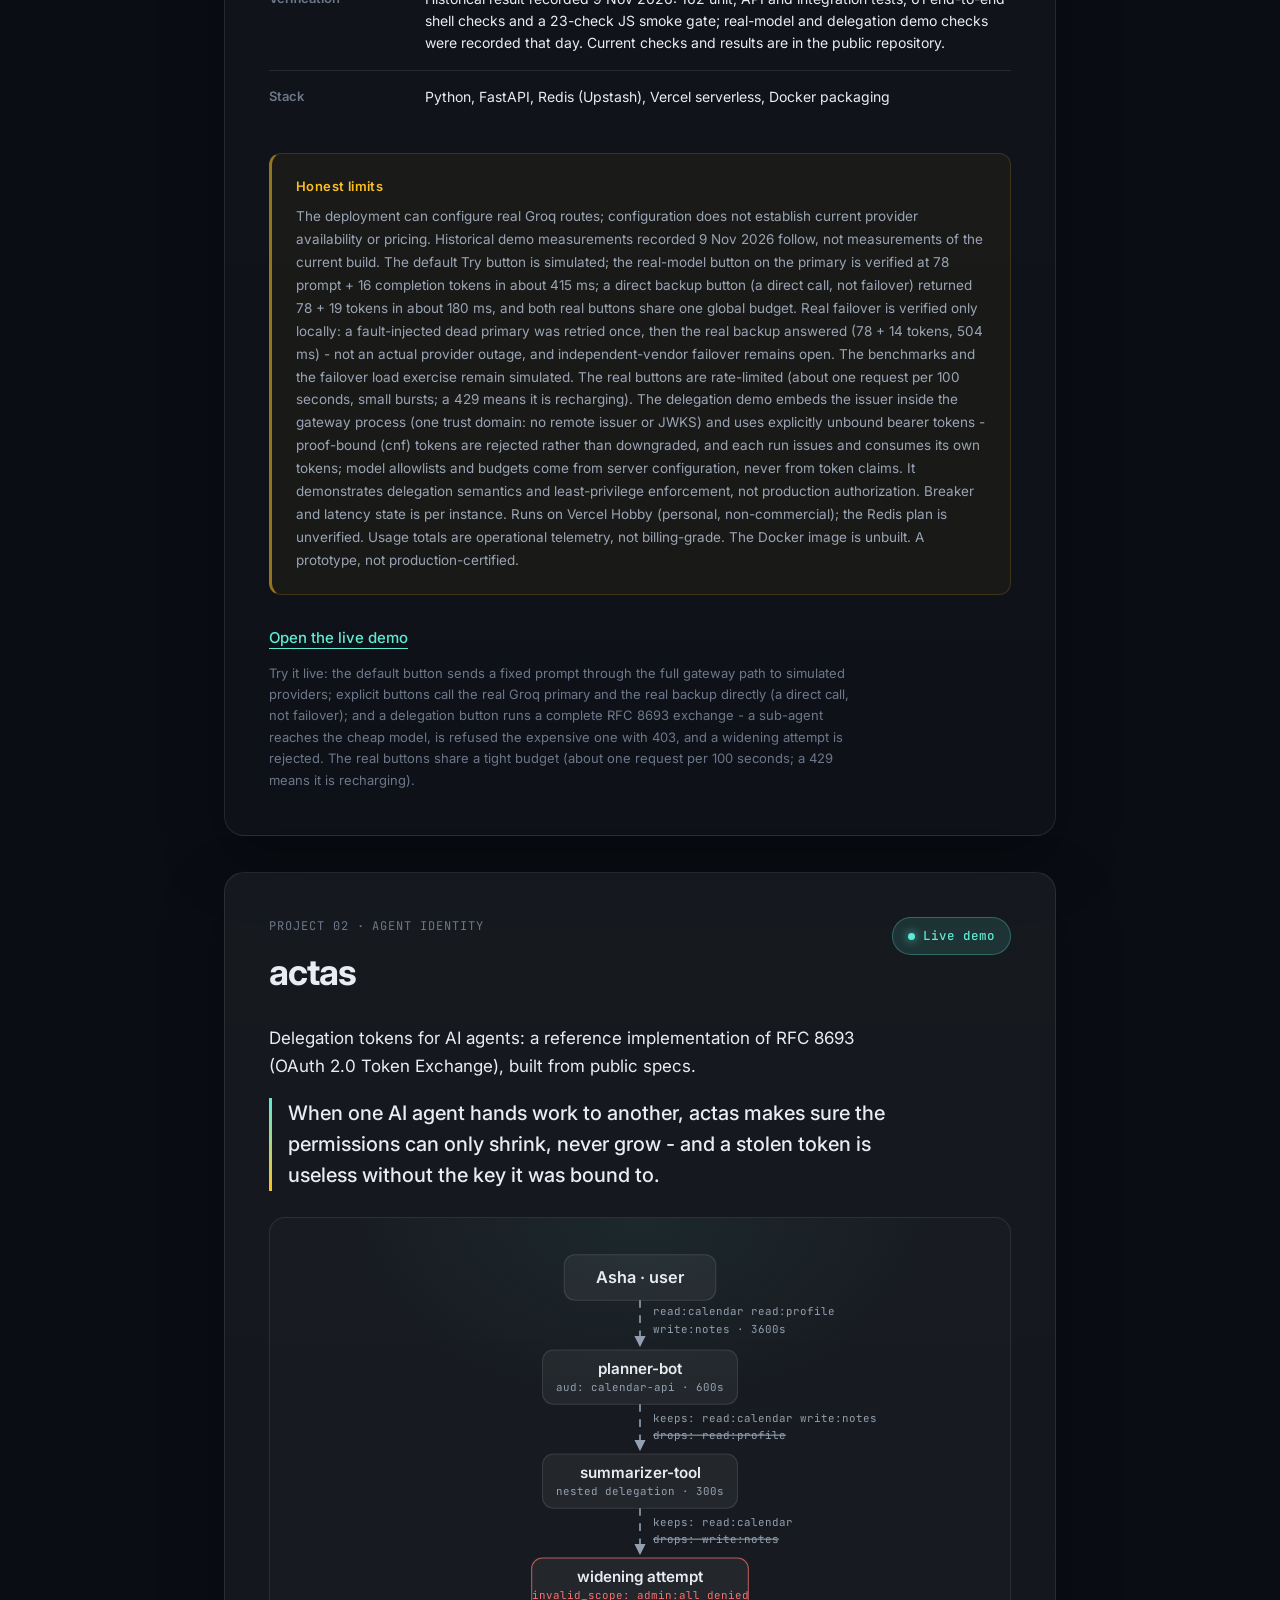
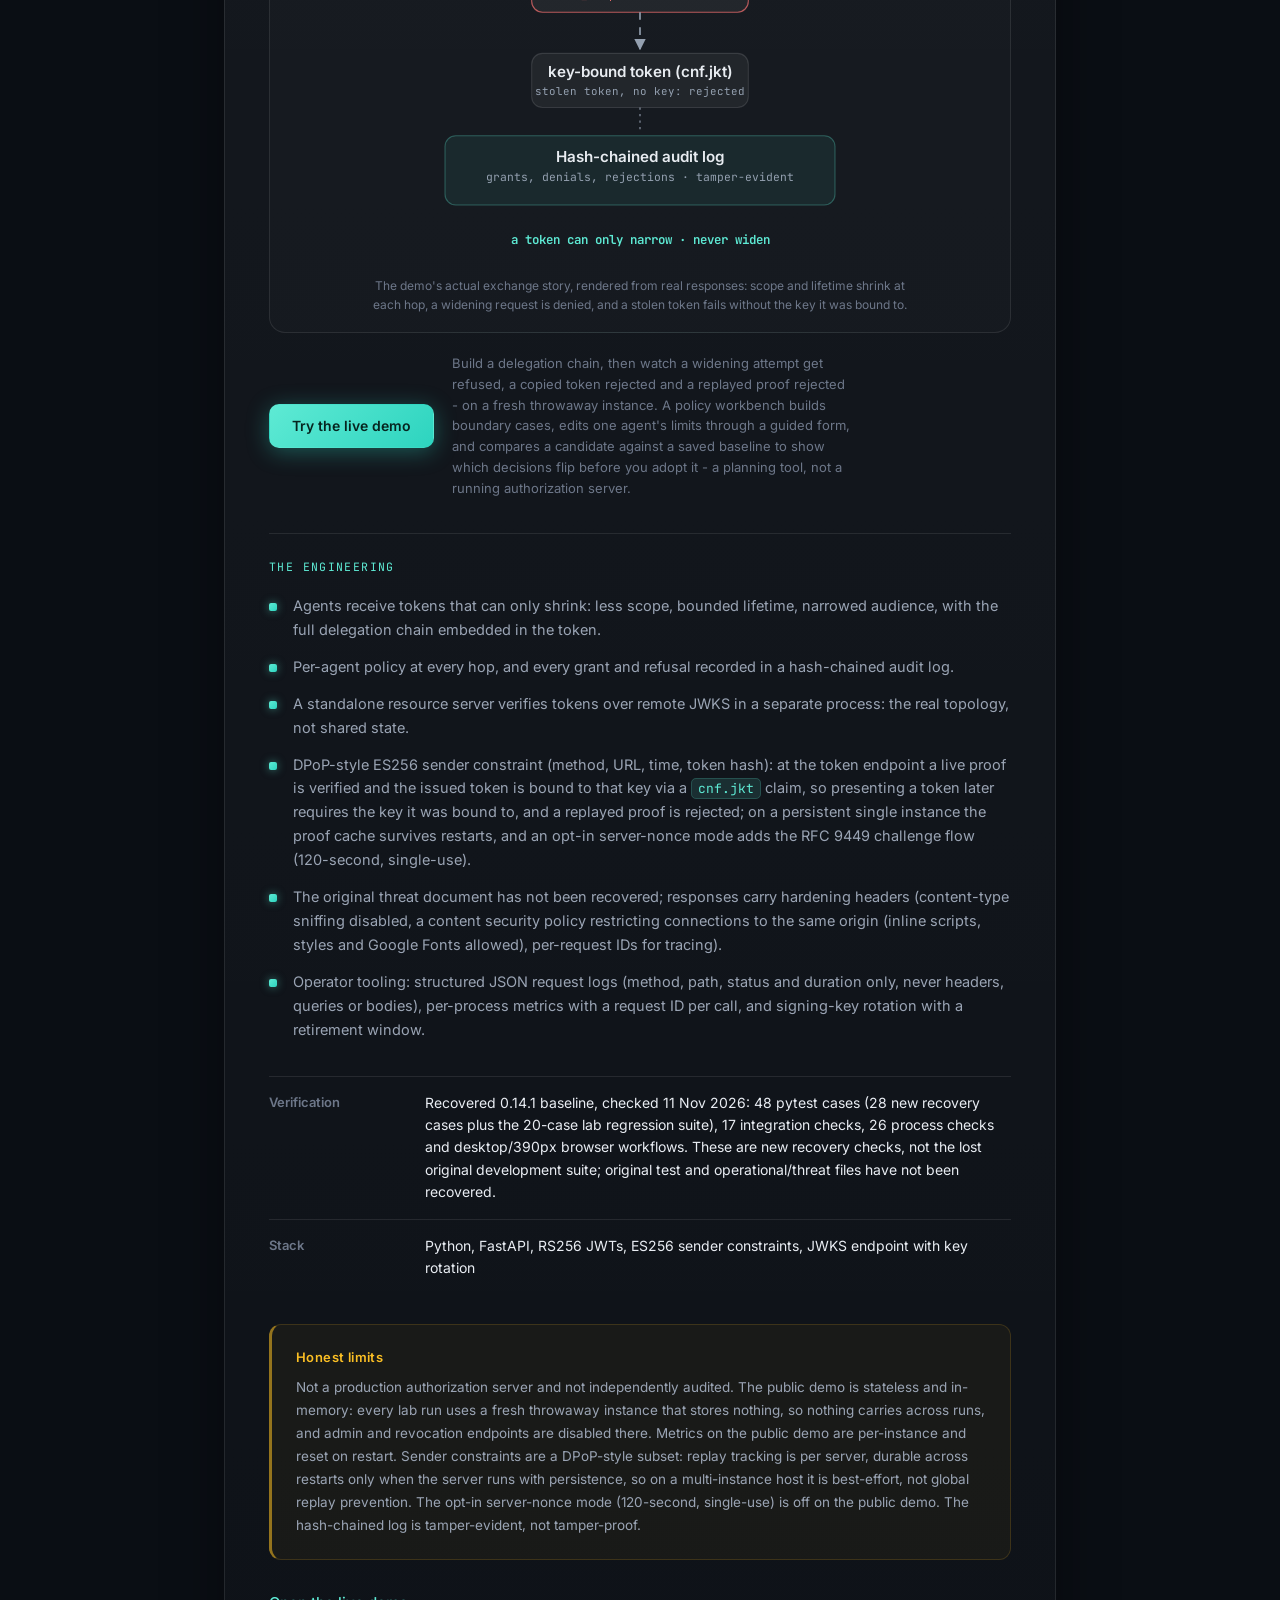
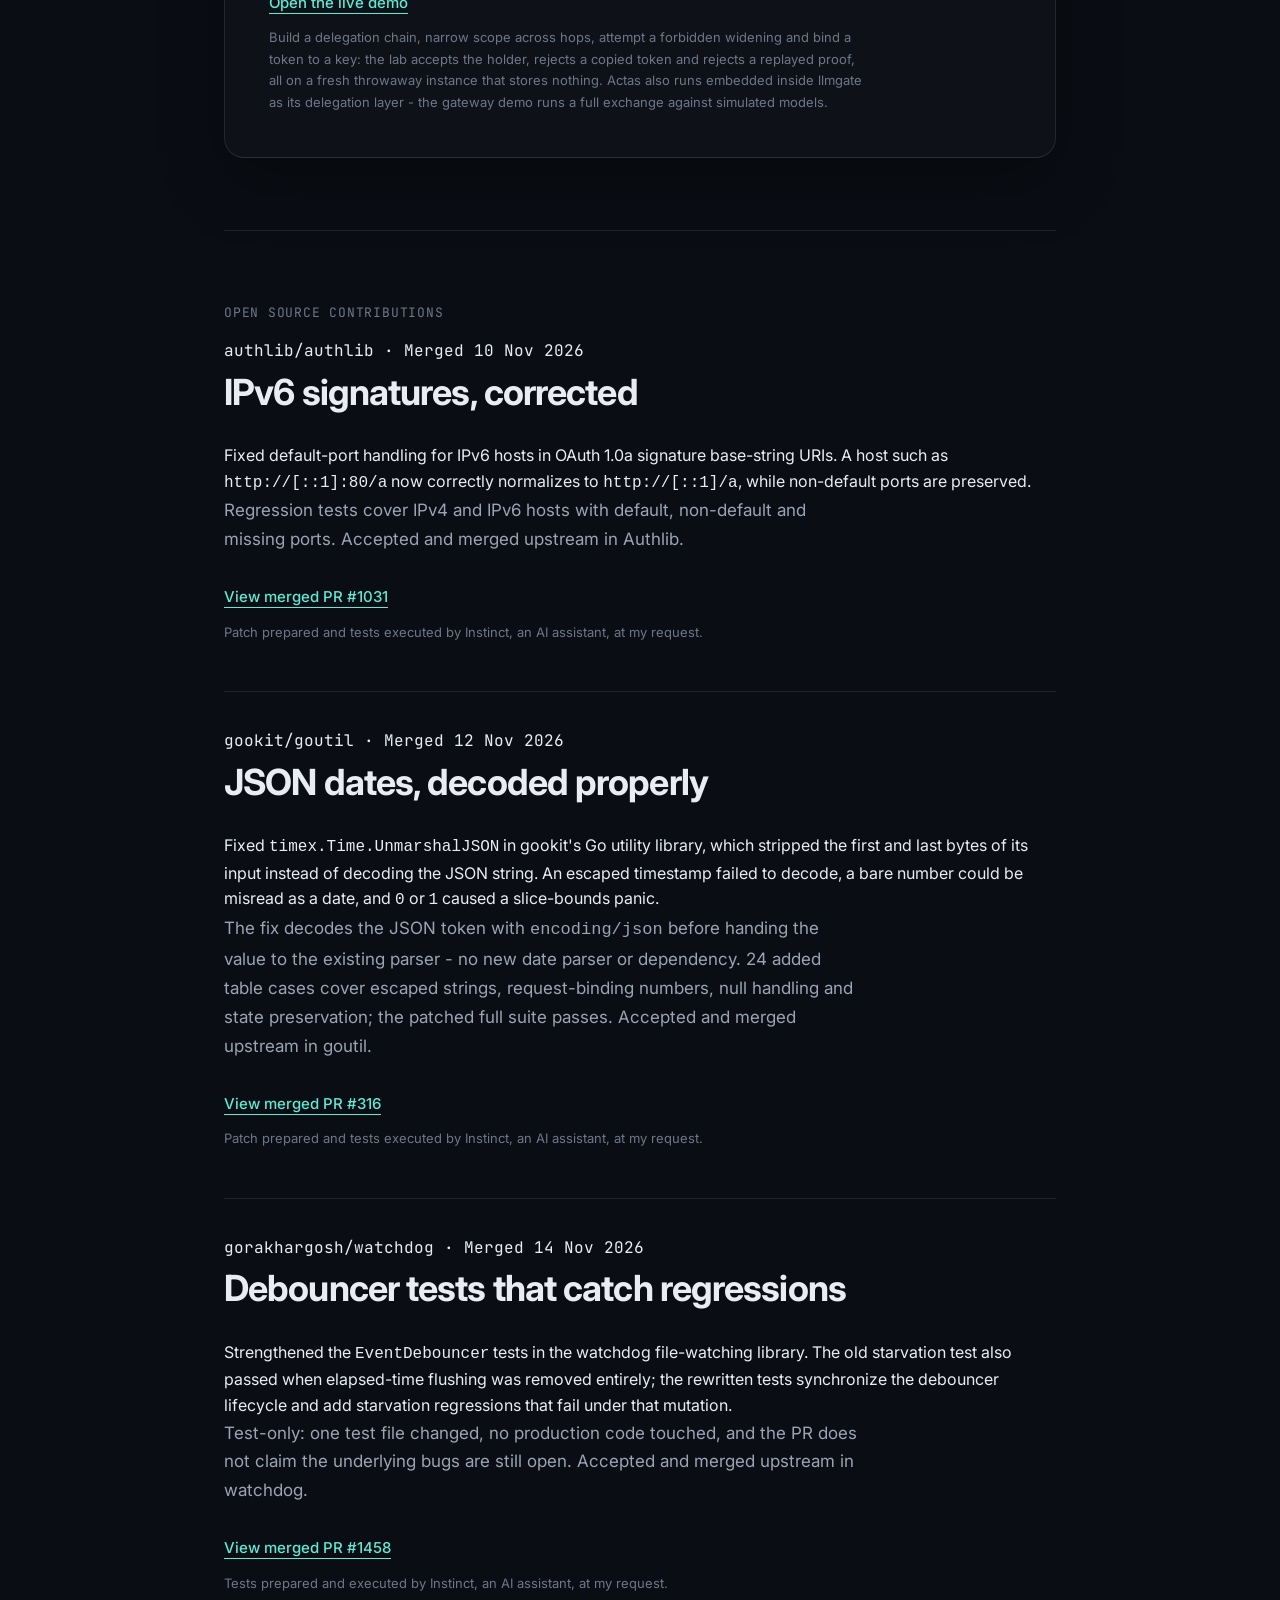
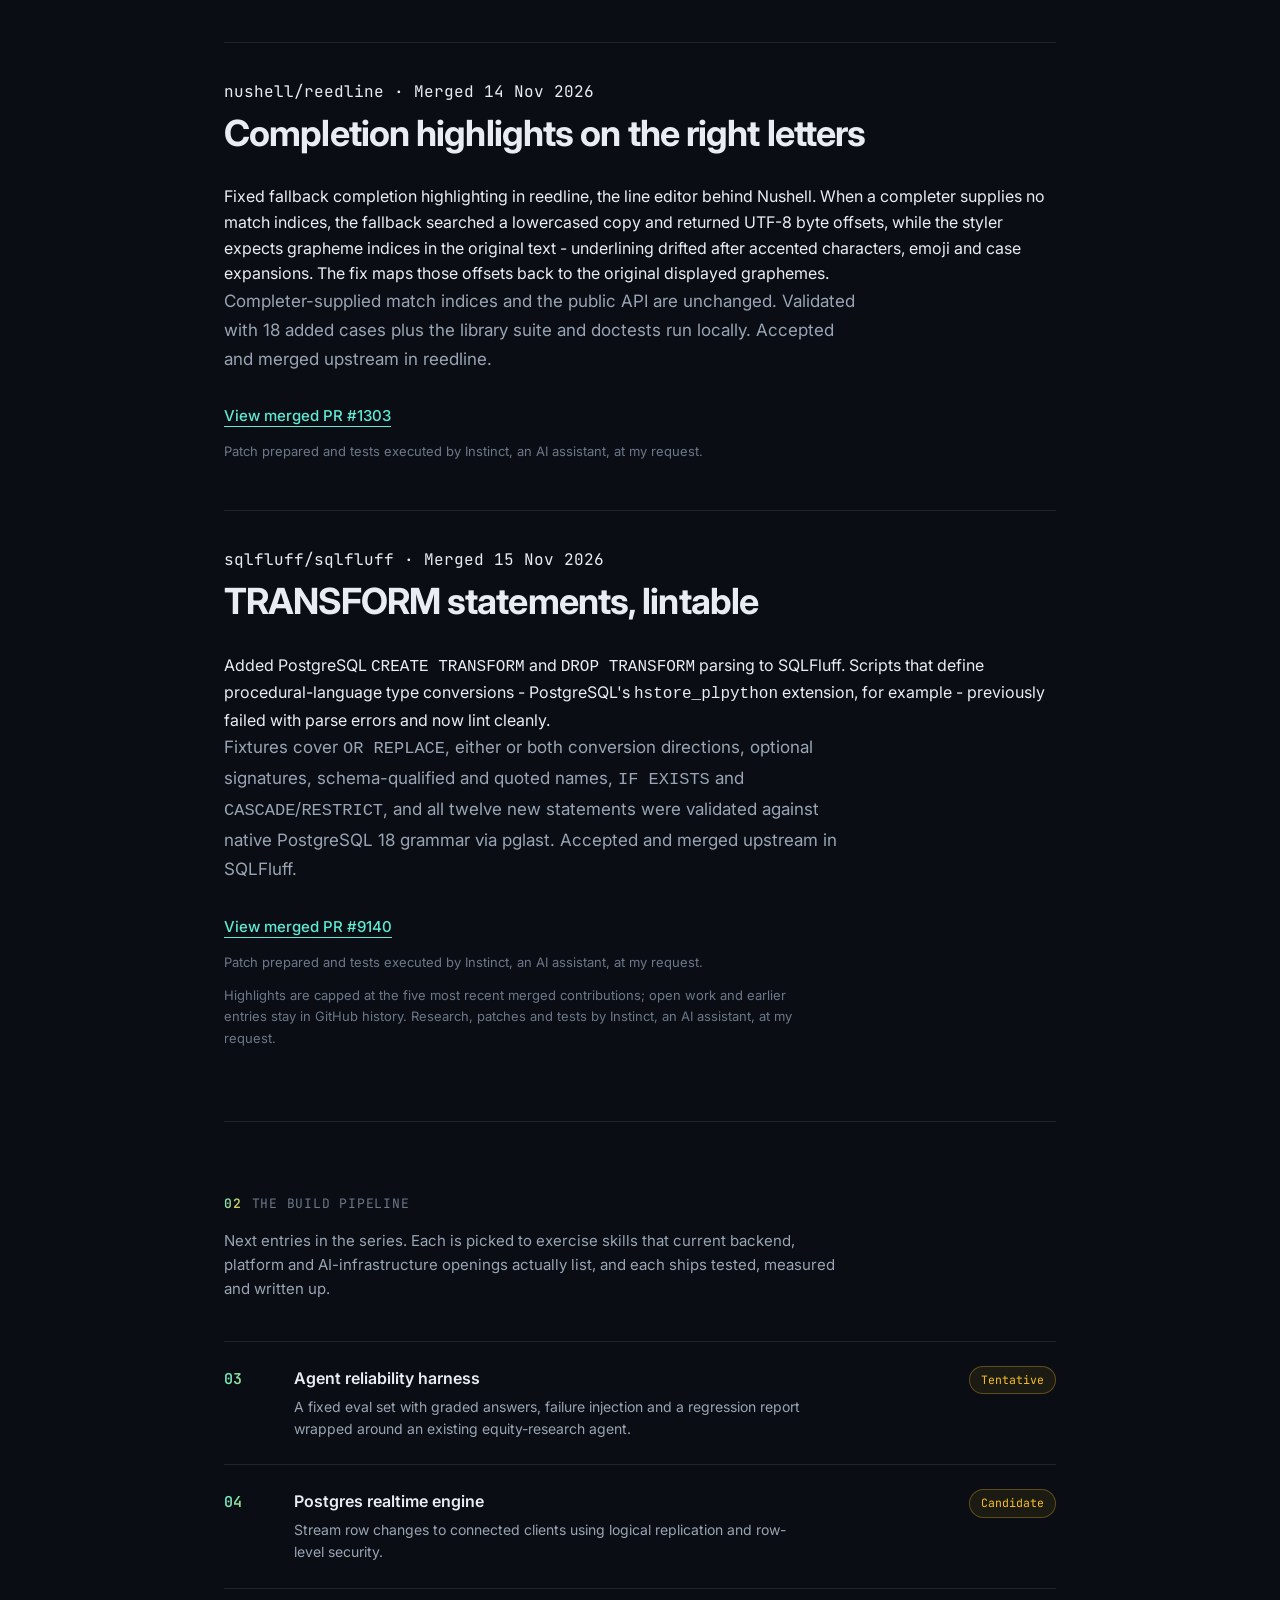
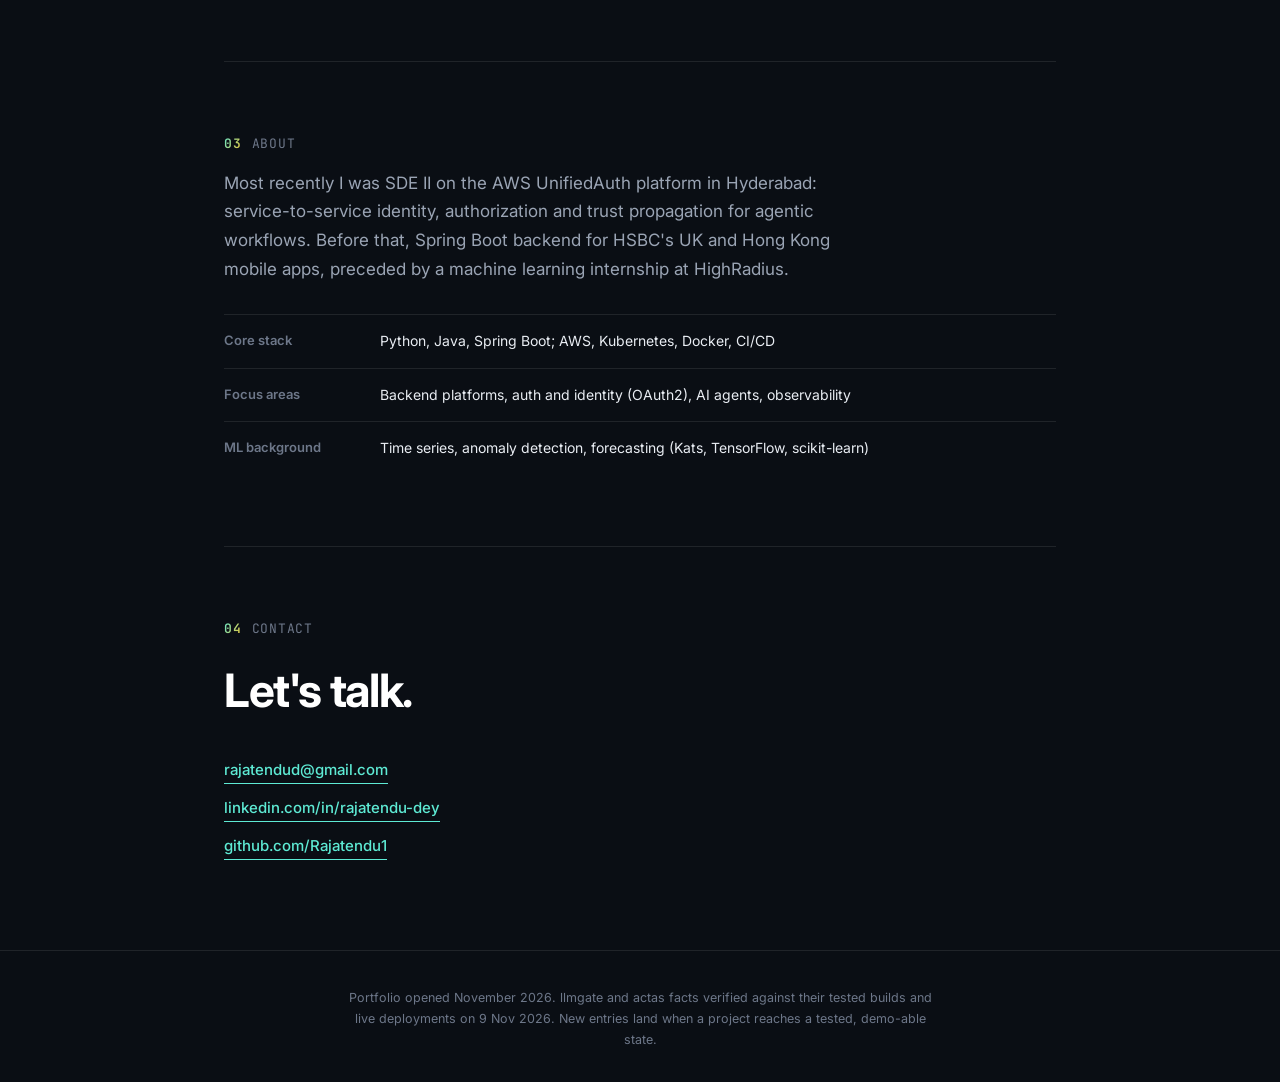
==== commit a4a35cc2: "Add SQLFluff #9140 card, cap OSS highlights at 5 Removed outdated open source project links and desc" ====
--- a/index.html
+++ b/index.html
@@ -334,58 +334,15 @@
       <a class="text-link" href="https://github.com/nushell/reedline/pull/1303" target="_blank" rel="noopener">View merged PR #1303</a>
       <p class="project-links-note">Patch prepared and tests executed by Instinct, an AI assistant, at my request.</p>
     </article>
-    <div class="oss-ongoing">
-      <p class="project-kicker mono">Open upstream, not merged · one report fixed</p>
-      <h2 class="oss-ongoing-heading">Selected open pull requests and reported issues</h2>
-      <ul class="oss-ongoing-list">
-        <li>
-          <a class="text-link" href="https://github.com/pyenv/pyenv/pull/3633" target="_blank" rel="noopener">pyenv/pyenv #3633</a>
-          <span class="oss-desc">makes <code>python-build</code> honor custom dependency header flags</span>
-          <span class="oss-status mono">PR open · maintainer-approved, awaiting merge</span>
-        </li>
-        <li>
-          <a class="text-link" href="https://github.com/graphql/graphql-js/pull/5002" target="_blank" rel="noopener">graphql/graphql-js #5002</a>
-          <span class="oss-desc">adds <code>hideSuggestions</code> support when building and extending schemas</span>
-          <span class="oss-status mono">PR open</span>
-        </li>
-        <li>
-          <a class="text-link" href="https://github.com/msgspec/msgspec/pull/1342" target="_blank" rel="noopener">msgspec/msgspec #1342</a>
-          <span class="oss-desc">preserves and validates typed <code>TypedDict</code> extra items</span>
-          <span class="oss-status mono">PR open</span>
-        </li>
-        <li>
-          <a class="text-link" href="https://github.com/microsoft/pyright/pull/12010" target="_blank" rel="noopener">microsoft/pyright #12010</a>
-          <span class="oss-desc">fixes stale CLI watch diagnostics after file deletion</span>
-          <span class="oss-status mono">PR open</span>
-        </li>
-        <li>
-          <a class="text-link" href="https://github.com/graphql-python/graphene/pull/1612" target="_blank" rel="noopener">graphql-python/graphene #1612</a>
-          <span class="oss-desc">fixes enum construction after registering an enum named <code>type</code></span>
-          <span class="oss-status mono">PR open</span>
-        </li>
-        <li>
-          <a class="text-link" href="https://github.com/jsh9/pydoclint/pull/333" target="_blank" rel="noopener">jsh9/pydoclint #333</a>
-          <span class="oss-desc">recognizes <code>yield</code> expressions outside expression statements</span>
-          <span class="oss-status mono">PR open</span>
-        </li>
-        <li>
-          <a class="text-link" href="https://github.com/pytorch/pytorch/issues/204781" target="_blank" rel="noopener">pytorch/pytorch #204781</a>
-          <span class="oss-desc">reported that <code>torch._numpy.pad</code> silently crops input for a negative <code>pad_width</code></span>
-          <span class="oss-status mono">Issue open</span>
-        </li>
-        <li>
-          <a class="text-link" href="https://github.com/mongodb/bson-rust/issues/717" target="_blank" rel="noopener">mongodb/bson-rust #717</a>
-          <span class="oss-desc">reported that <code>DateTime</code> conversions disagree for pre-epoch timestamps with sub-millisecond precision</span>
-          <span class="oss-status mono">Issue open</span>
-        </li>
-        <li>
-          <a class="text-link" href="https://github.com/facelessuser/wcmatch/issues/278" target="_blank" rel="noopener">facelessuser/wcmatch #278</a>
-          <span class="oss-desc">reported that REALPATH glob matching rejects a symlink path returned by <code>glob</code></span>
-          <span class="oss-status mono">Closed · fixed upstream by maintainer after report</span>
-        </li>
-      </ul>
-      <p class="project-links-note">Statuses verified 14 Nov 2026. Only the four contributions above are merged upstream; eight items remain open, and wcmatch #278 was closed after the maintainer shipped a fix for the reported bug. Research, patches and tests by Instinct, an AI assistant, at my request.</p>
-    </div>
+    <article>
+      <p class="project-kicker mono">sqlfluff/sqlfluff · Merged 15 Nov 2026</p>
+      <div class="project-head"><h2>TRANSFORM statements, lintable</h2></div>
+      <p class="project-summary">Added PostgreSQL <code>CREATE TRANSFORM</code> and <code>DROP TRANSFORM</code> parsing to SQLFluff. Scripts that define procedural-language type conversions - PostgreSQL's <code>hstore_plpython</code> extension, for example - previously failed with parse errors and now lint cleanly.</p>
+      <p class="about-text">Fixtures cover <code>OR REPLACE</code>, either or both conversion directions, optional signatures, schema-qualified and quoted names, <code>IF EXISTS</code> and <code>CASCADE</code>/<code>RESTRICT</code>, and all twelve new statements were validated against native PostgreSQL 18 grammar via pglast. Accepted and merged upstream in SQLFluff.</p>
+      <a class="text-link" href="https://github.com/sqlfluff/sqlfluff/pull/9140" target="_blank" rel="noopener">View merged PR #9140</a>
+      <p class="project-links-note">Patch prepared and tests executed by Instinct, an AI assistant, at my request.</p>
+    </article>
+    <p class="project-links-note">Highlights are capped at the five most recent merged contributions; open work and earlier entries stay in GitHub history. Research, patches and tests by Instinct, an AI assistant, at my request.</p>
   </section>
 
   <section class="section reveal" id="pipeline">
@@ -457,4 +414,3 @@
 
 </body>
 </html>
-
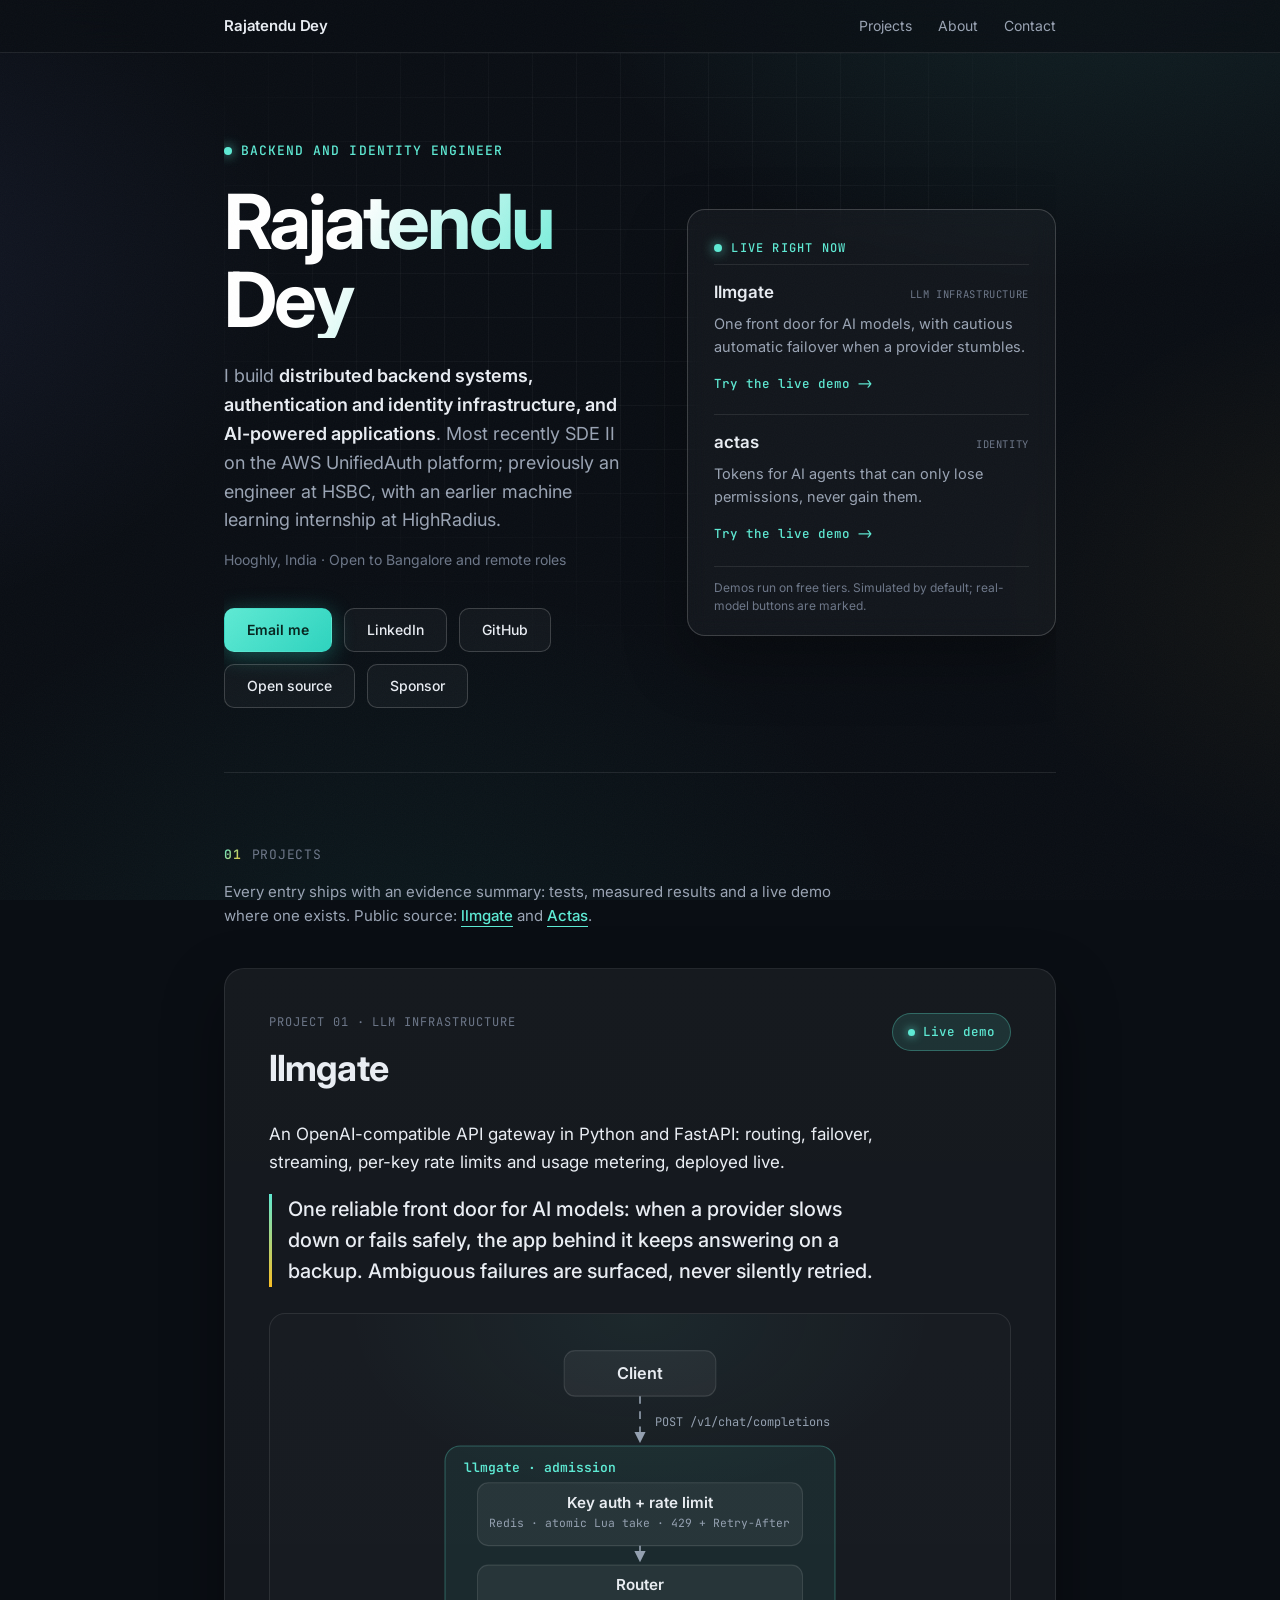
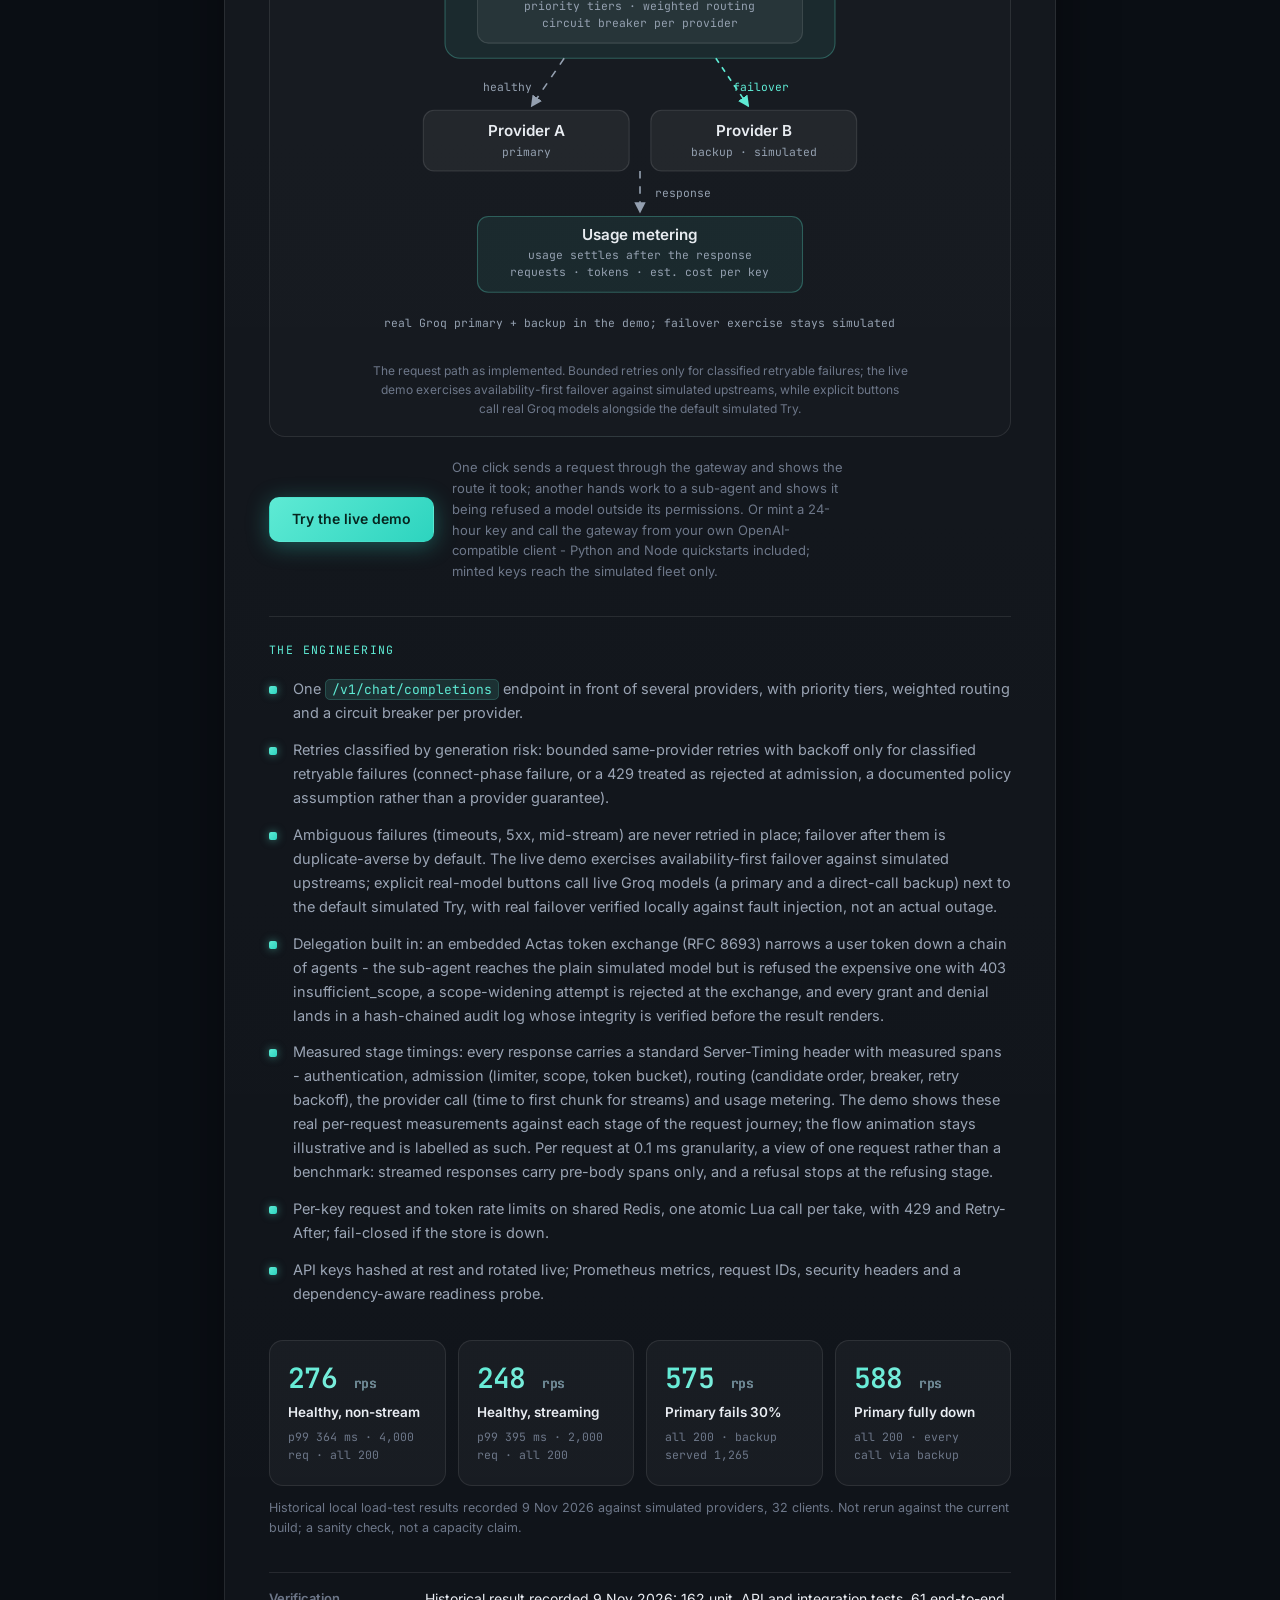
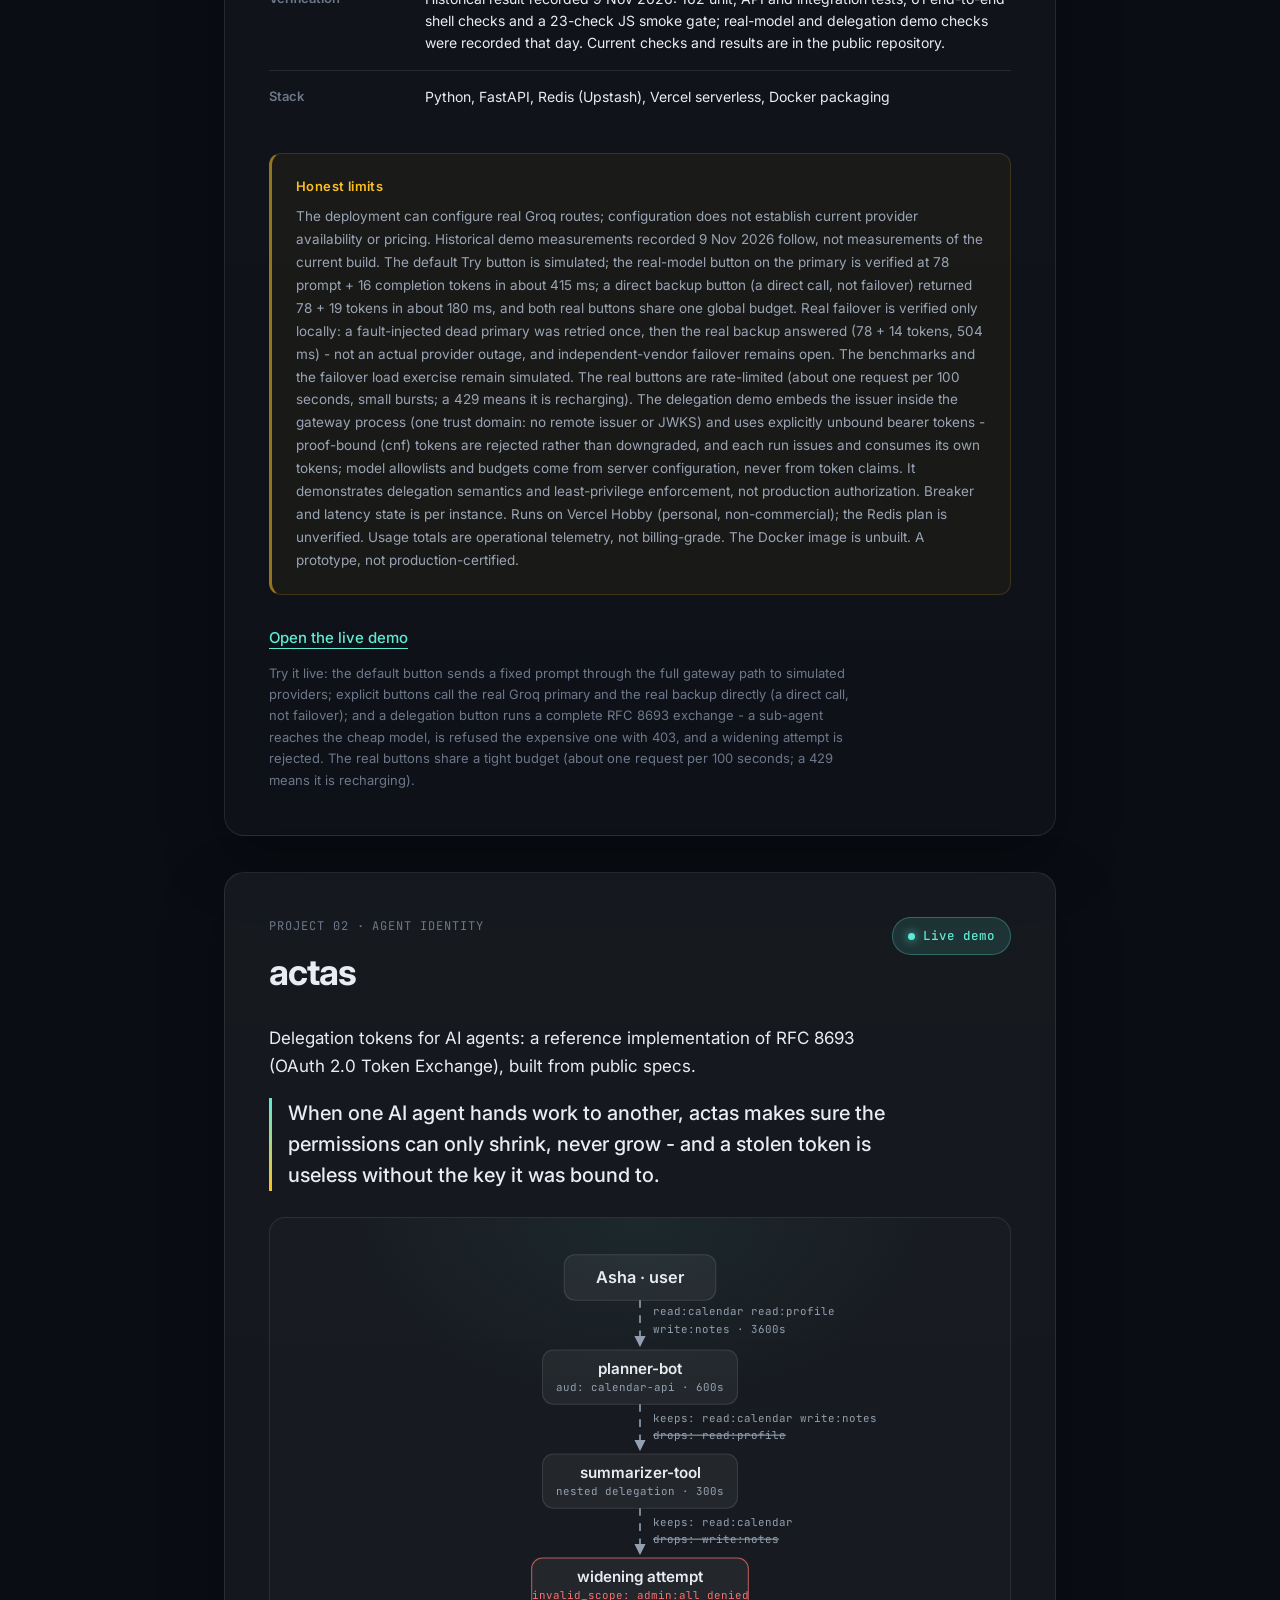
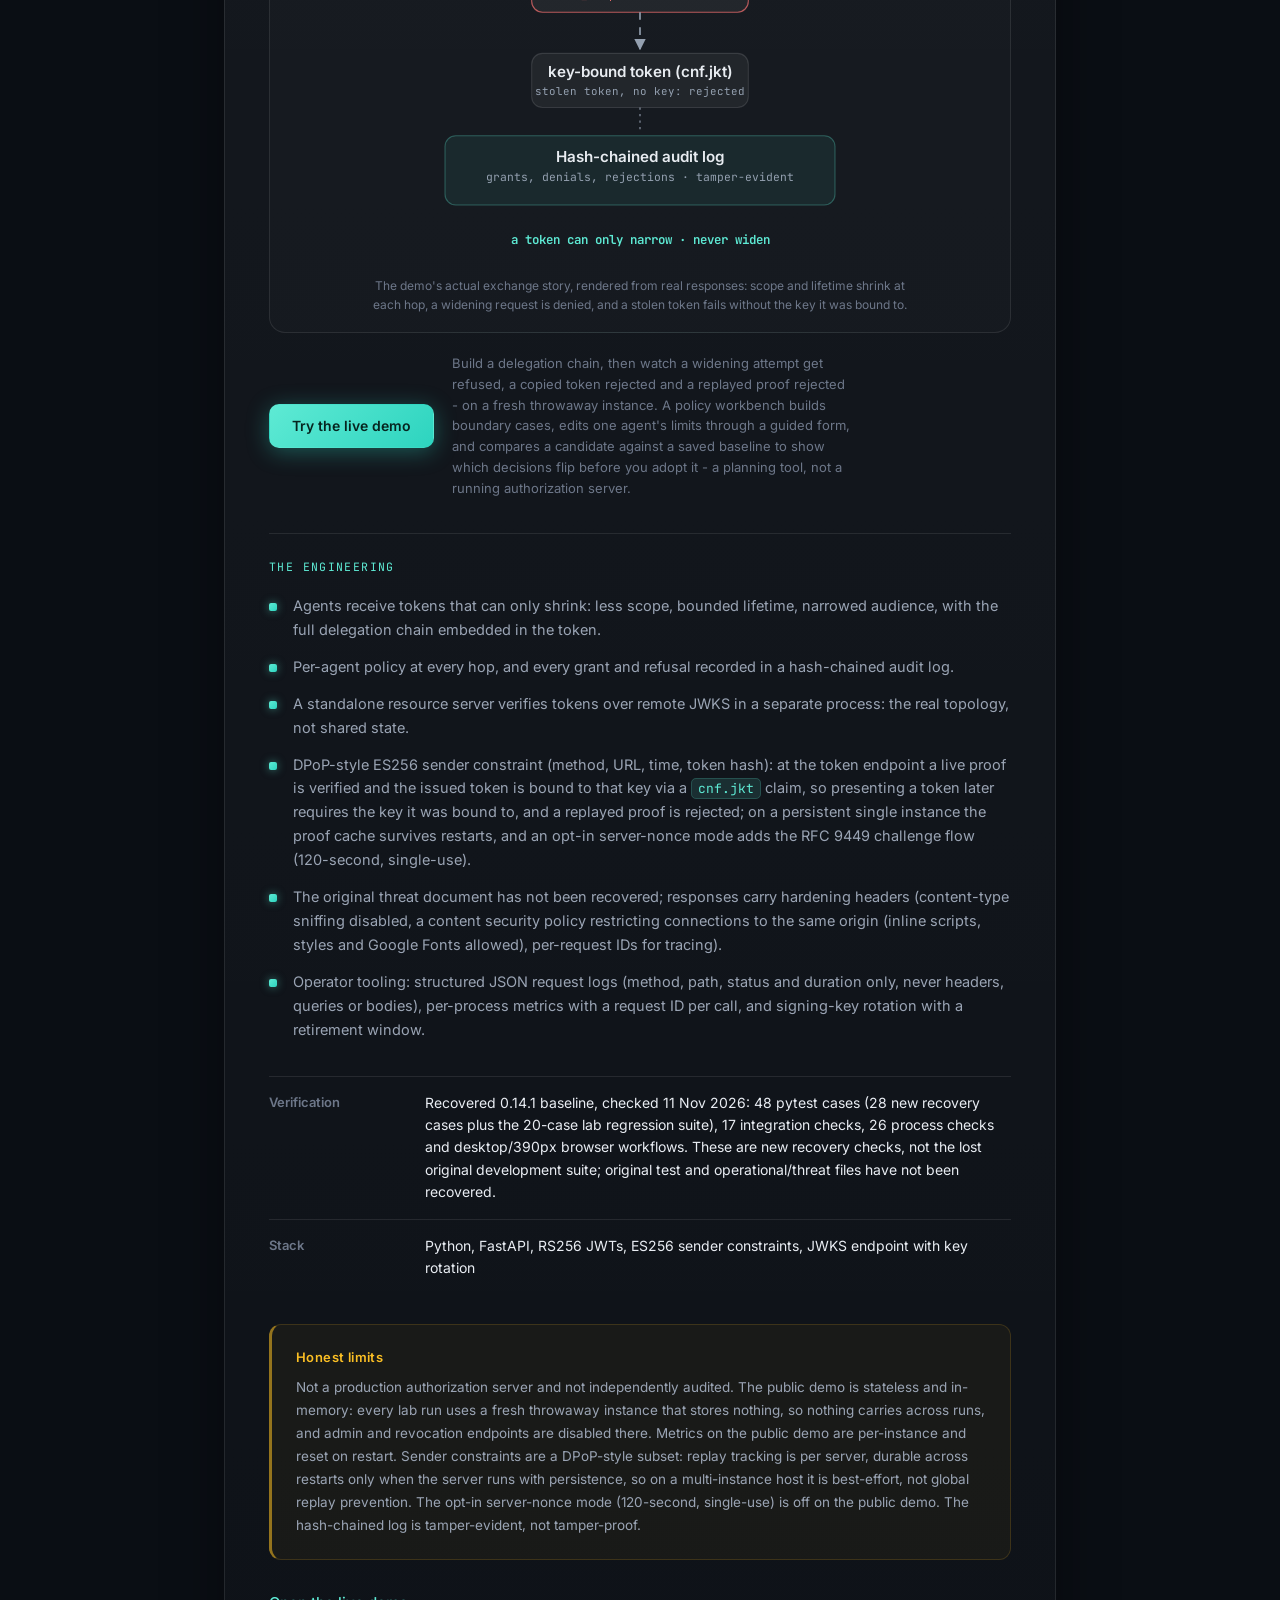
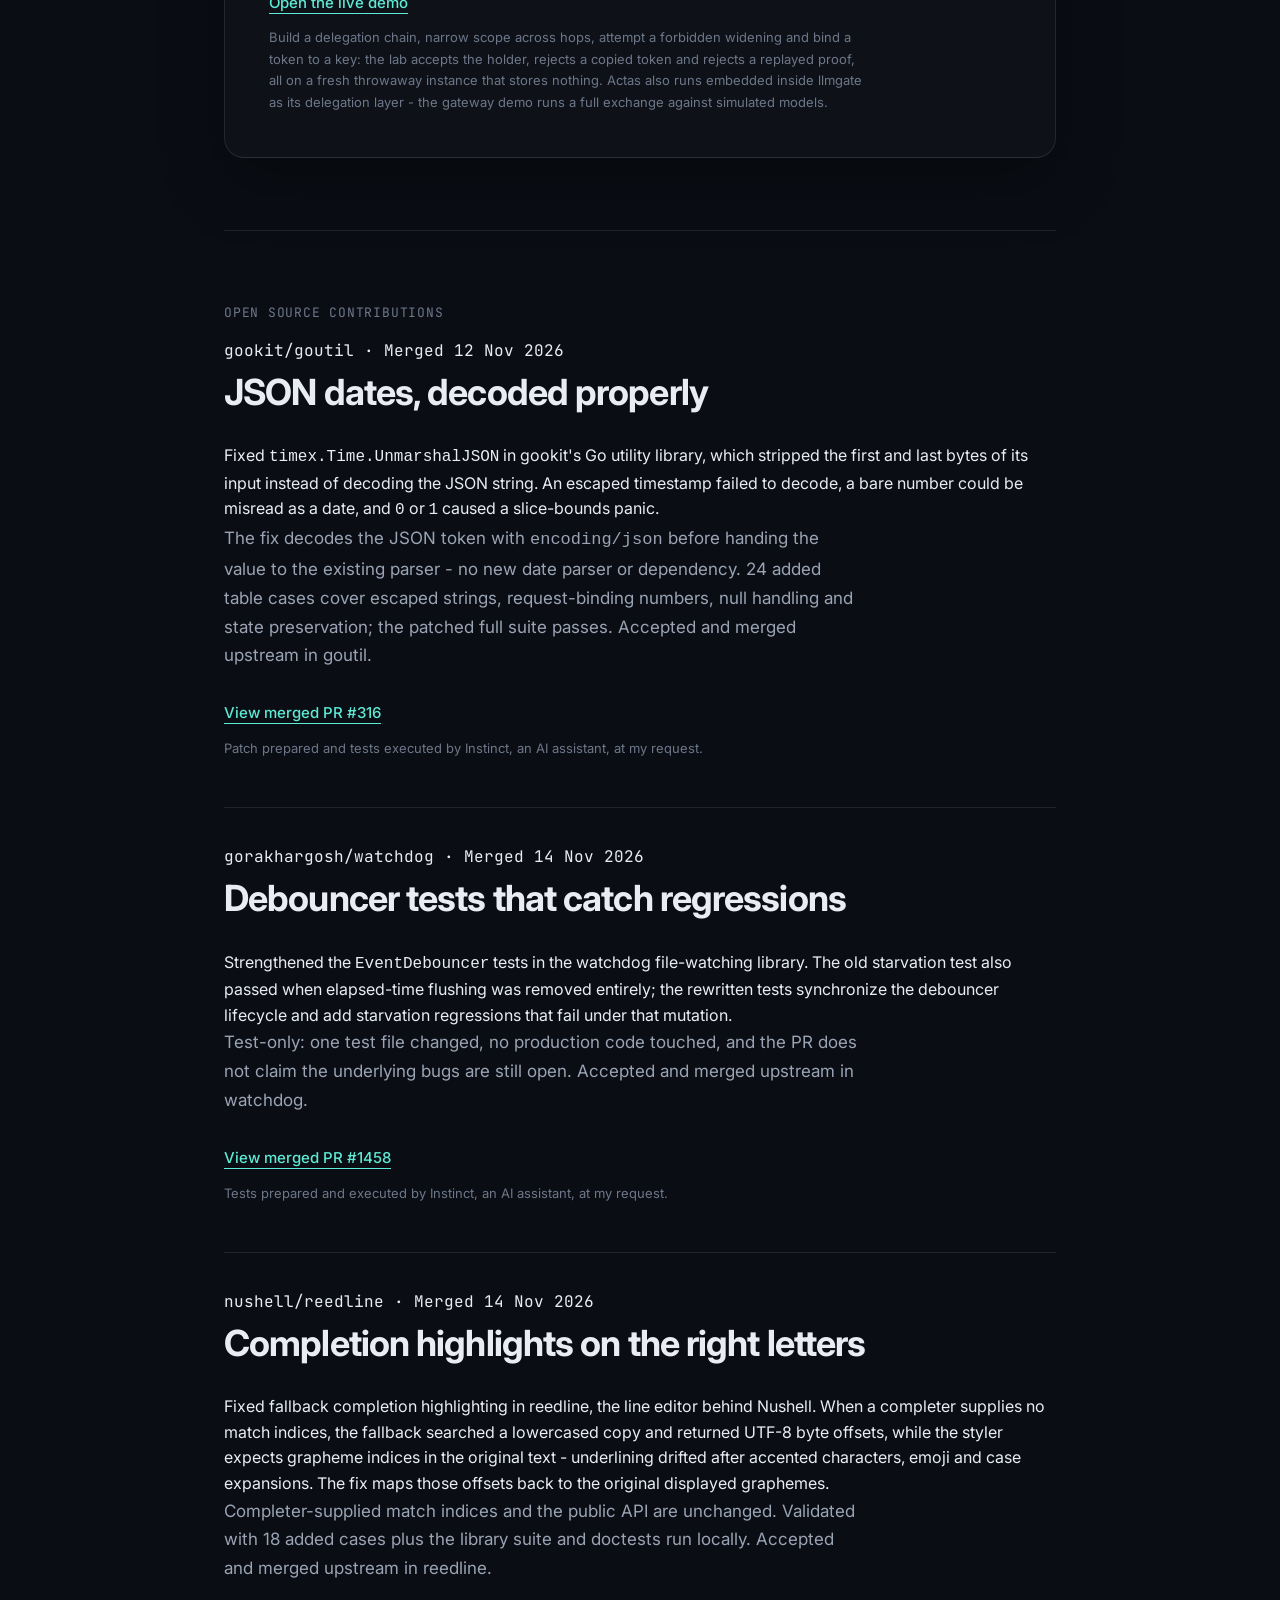
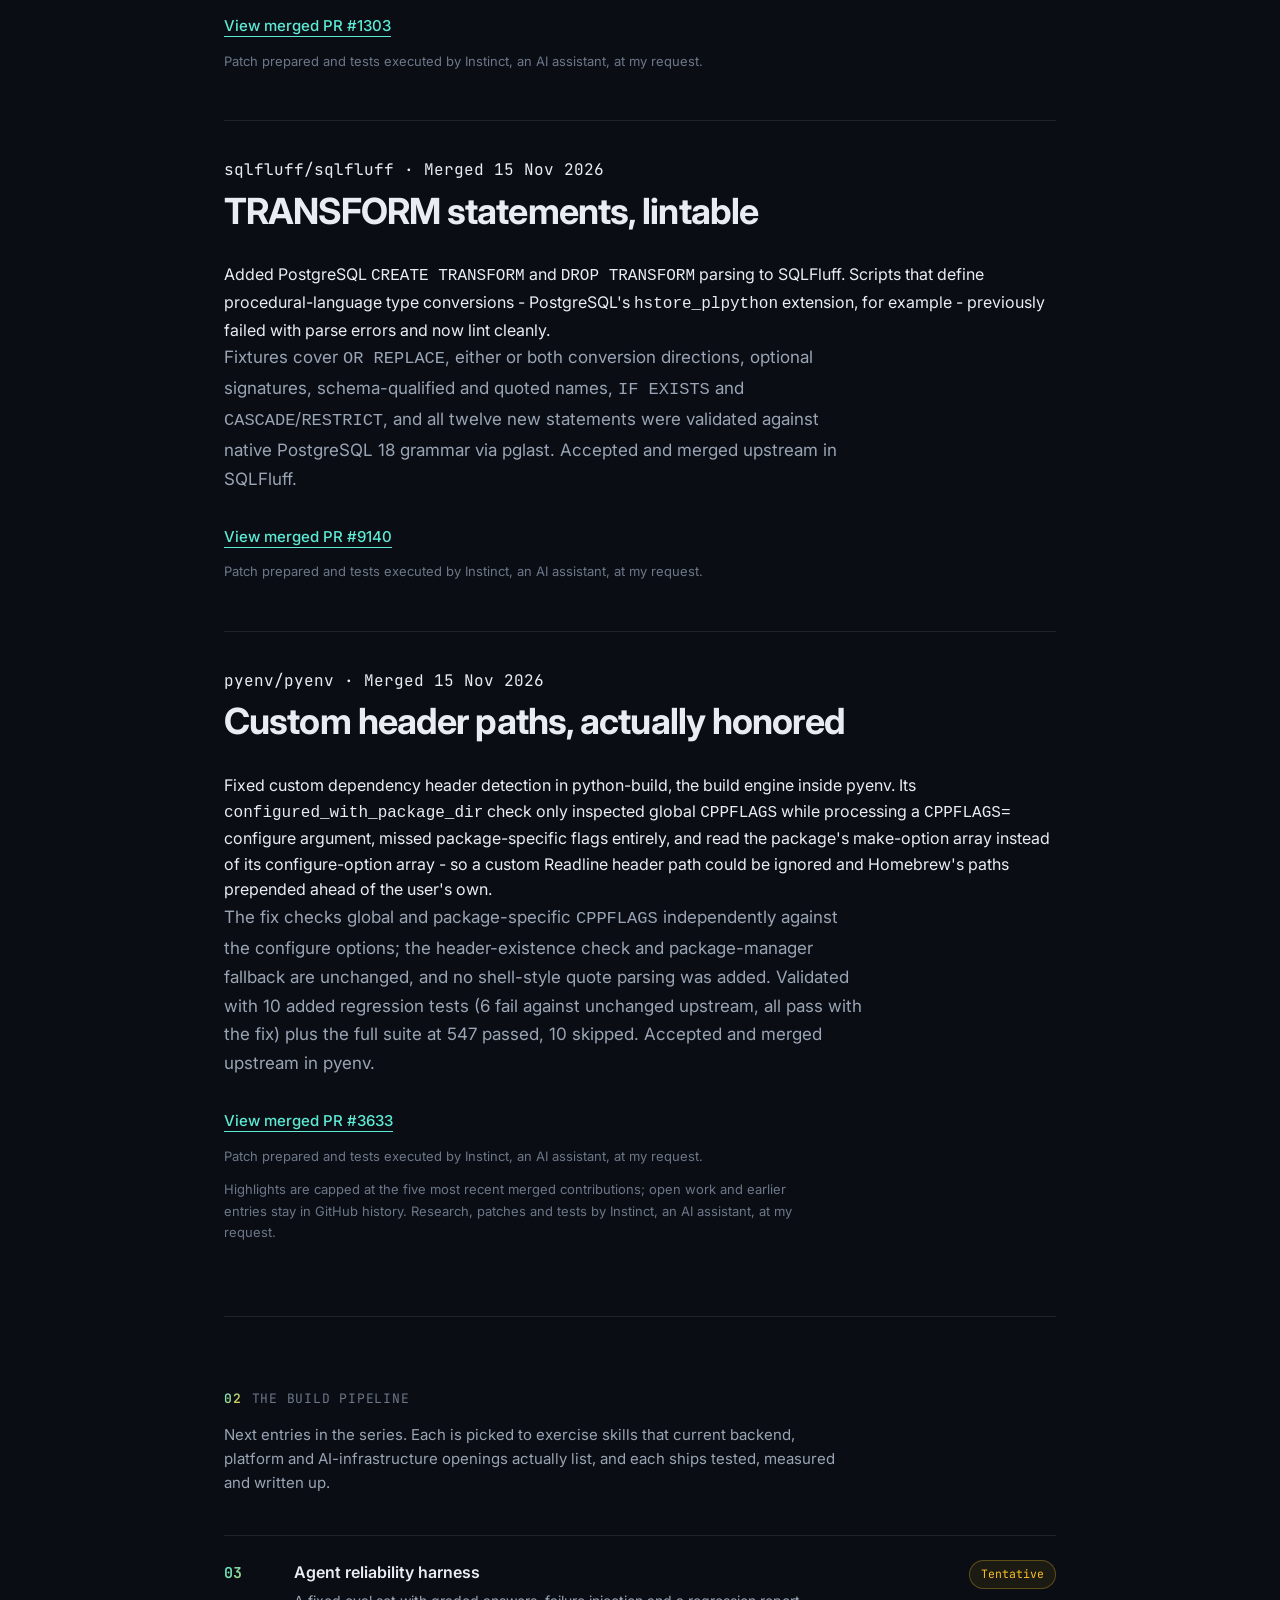
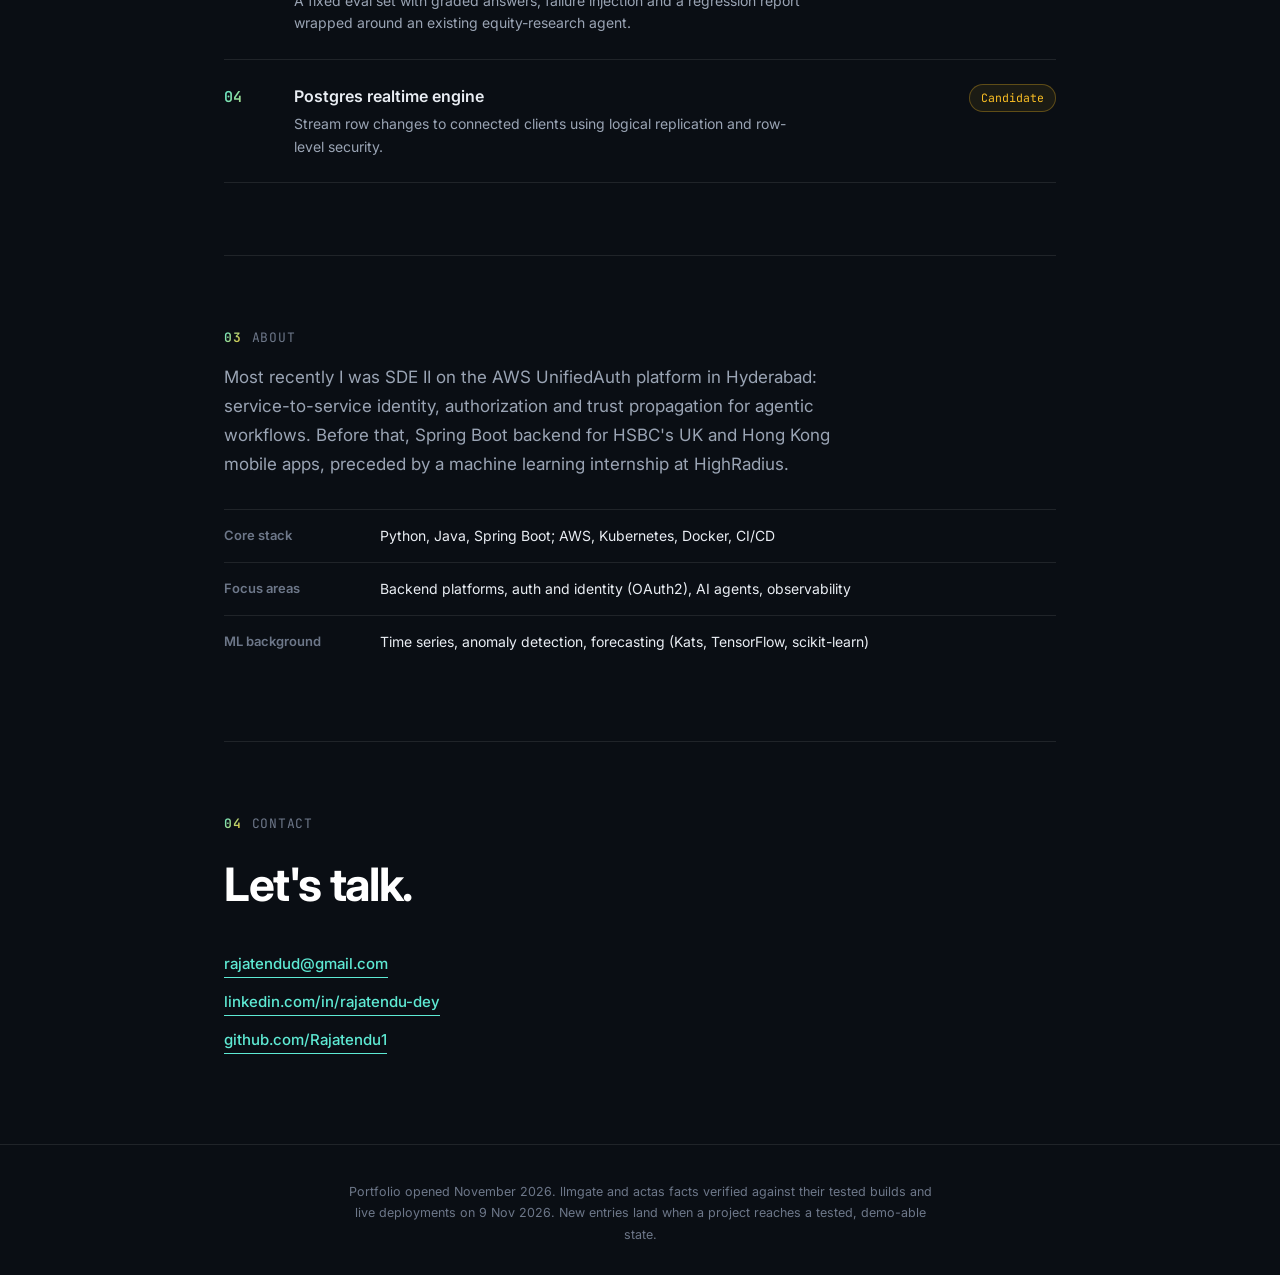
==== commit 3c215fd9: "Rotate pyenv #3633 into OSS highlights (5-cap)" ====
--- a/index.html
+++ b/index.html
@@ -303,14 +303,6 @@
   <section class="section reveal" id="open-source">
     <p class="section-label mono">Open Source Contributions</p>
     <article>
-      <p class="project-kicker mono">authlib/authlib · Merged 10 Nov 2026</p>
-      <div class="project-head"><h2>IPv6 signatures, corrected</h2></div>
-      <p class="project-summary">Fixed default-port handling for IPv6 hosts in OAuth 1.0a signature base-string URIs. A host such as <code>http://[::1]:80/a</code> now correctly normalizes to <code>http://[::1]/a</code>, while non-default ports are preserved.</p>
-      <p class="about-text">Regression tests cover IPv4 and IPv6 hosts with default, non-default and missing ports. Accepted and merged upstream in Authlib.</p>
-      <a class="text-link" href="https://github.com/authlib/authlib/pull/1031" target="_blank" rel="noopener">View merged PR #1031</a>
-      <p class="project-links-note">Patch prepared and tests executed by Instinct, an AI assistant, at my request.</p>
-    </article>
-    <article>
       <p class="project-kicker mono">gookit/goutil · Merged 12 Nov 2026</p>
       <div class="project-head"><h2>JSON dates, decoded properly</h2></div>
       <p class="project-summary">Fixed <code>timex.Time.UnmarshalJSON</code> in gookit's Go utility library, which stripped the first and last bytes of its input instead of decoding the JSON string. An escaped timestamp failed to decode, a bare number could be misread as a date, and <code>0</code> or <code>1</code> caused a slice-bounds panic.</p>
@@ -340,6 +332,14 @@
       <p class="project-summary">Added PostgreSQL <code>CREATE TRANSFORM</code> and <code>DROP TRANSFORM</code> parsing to SQLFluff. Scripts that define procedural-language type conversions - PostgreSQL's <code>hstore_plpython</code> extension, for example - previously failed with parse errors and now lint cleanly.</p>
       <p class="about-text">Fixtures cover <code>OR REPLACE</code>, either or both conversion directions, optional signatures, schema-qualified and quoted names, <code>IF EXISTS</code> and <code>CASCADE</code>/<code>RESTRICT</code>, and all twelve new statements were validated against native PostgreSQL 18 grammar via pglast. Accepted and merged upstream in SQLFluff.</p>
       <a class="text-link" href="https://github.com/sqlfluff/sqlfluff/pull/9140" target="_blank" rel="noopener">View merged PR #9140</a>
+      <p class="project-links-note">Patch prepared and tests executed by Instinct, an AI assistant, at my request.</p>
+    </article>
+    <article>
+      <p class="project-kicker mono">pyenv/pyenv · Merged 15 Nov 2026</p>
+      <div class="project-head"><h2>Custom header paths, actually honored</h2></div>
+      <p class="project-summary">Fixed custom dependency header detection in python-build, the build engine inside pyenv. Its <code>configured_with_package_dir</code> check only inspected global <code>CPPFLAGS</code> while processing a <code>CPPFLAGS=</code> configure argument, missed package-specific flags entirely, and read the package's make-option array instead of its configure-option array - so a custom Readline header path could be ignored and Homebrew's paths prepended ahead of the user's own.</p>
+      <p class="about-text">The fix checks global and package-specific <code>CPPFLAGS</code> independently against the configure options; the header-existence check and package-manager fallback are unchanged, and no shell-style quote parsing was added. Validated with 10 added regression tests (6 fail against unchanged upstream, all pass with the fix) plus the full suite at 547 passed, 10 skipped. Accepted and merged upstream in pyenv.</p>
+      <a class="text-link" href="https://github.com/pyenv/pyenv/pull/3633" target="_blank" rel="noopener">View merged PR #3633</a>
       <p class="project-links-note">Patch prepared and tests executed by Instinct, an AI assistant, at my request.</p>
     </article>
     <p class="project-links-note">Highlights are capped at the five most recent merged contributions; open work and earlier entries stay in GitHub history. Research, patches and tests by Instinct, an AI assistant, at my request.</p>
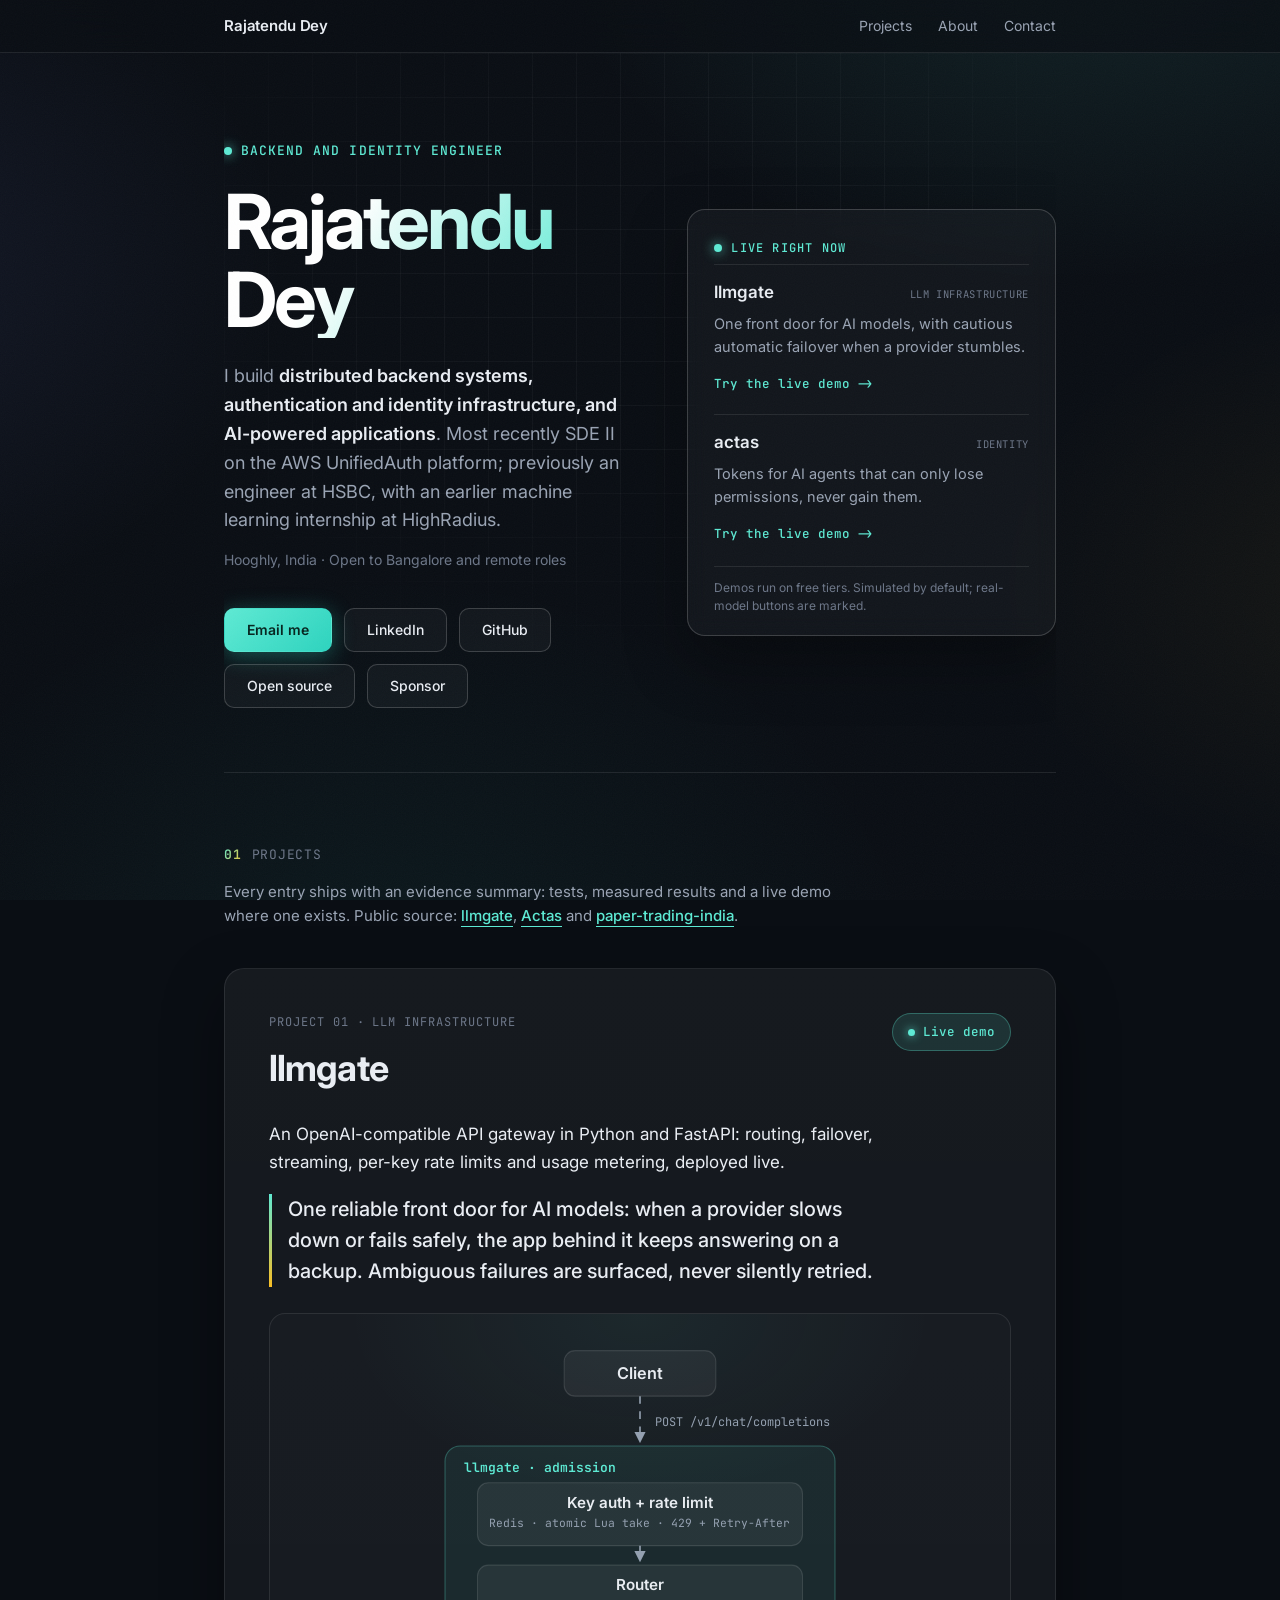
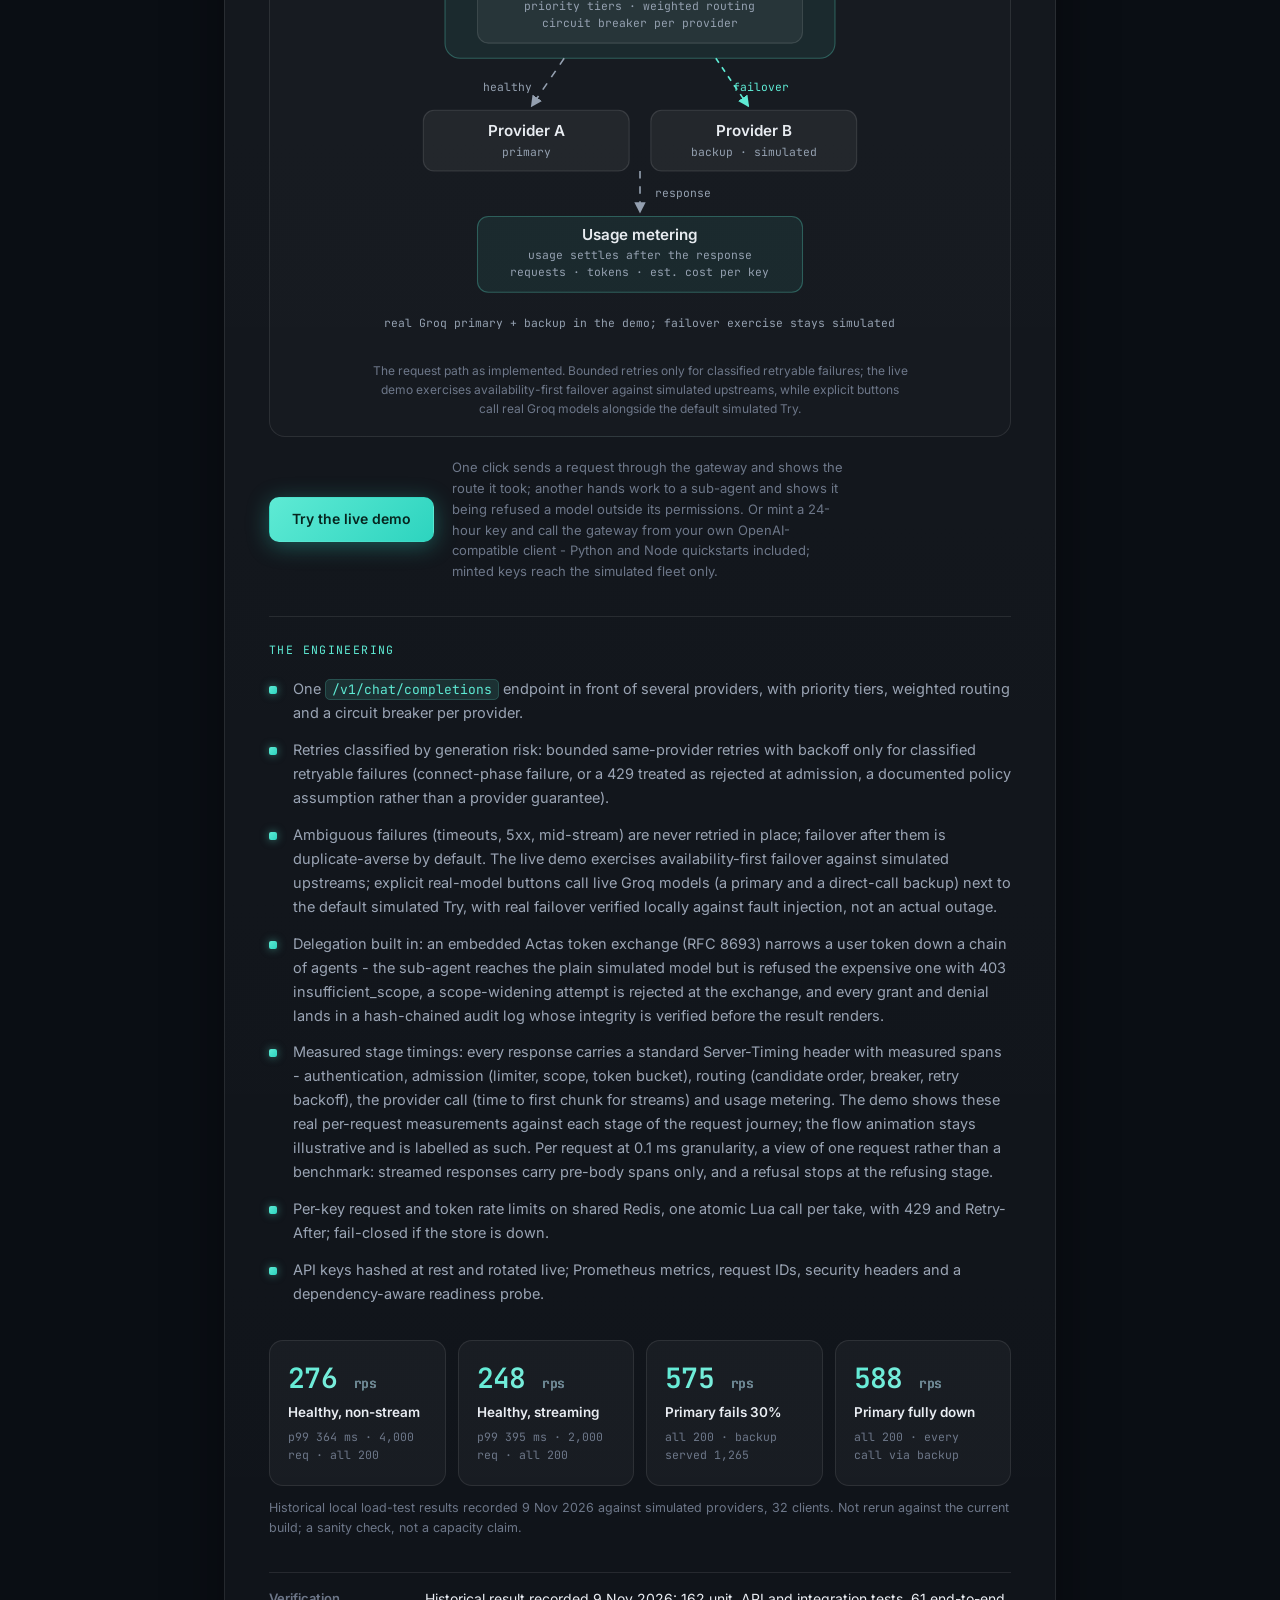
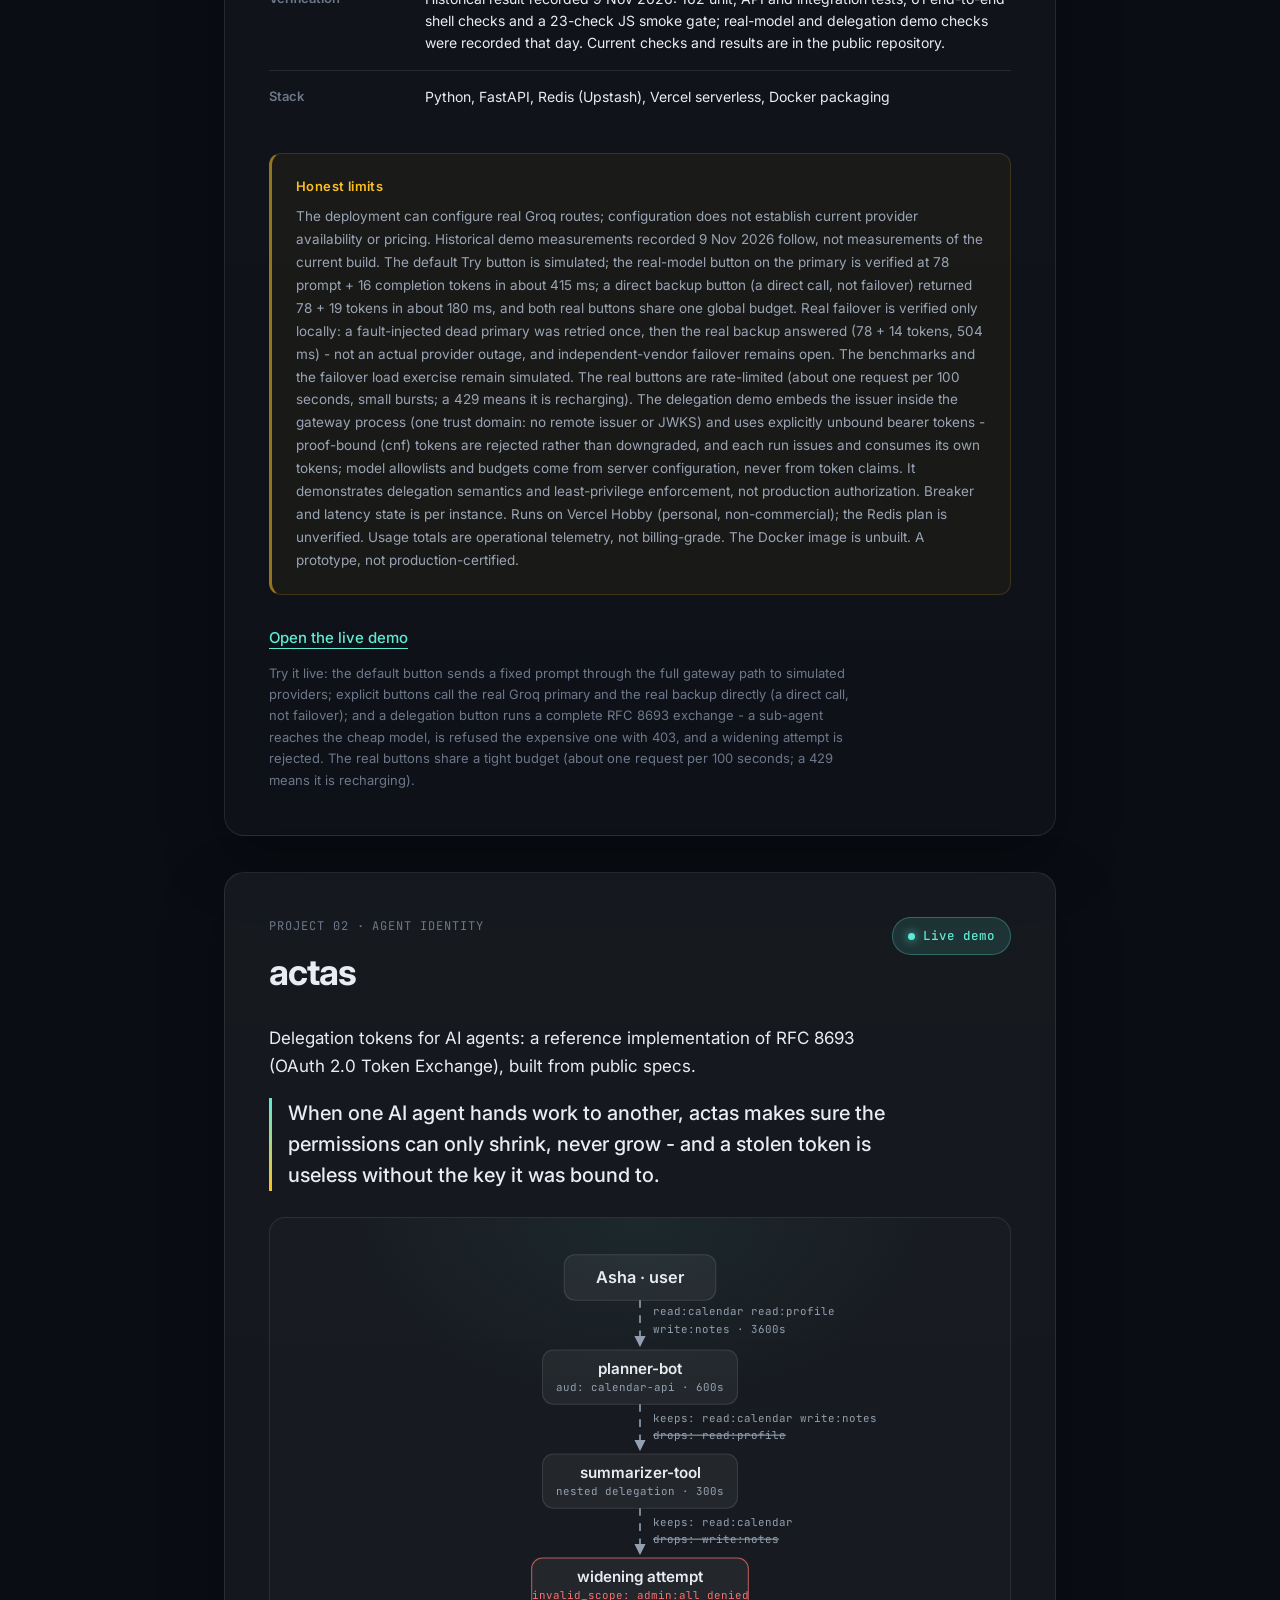
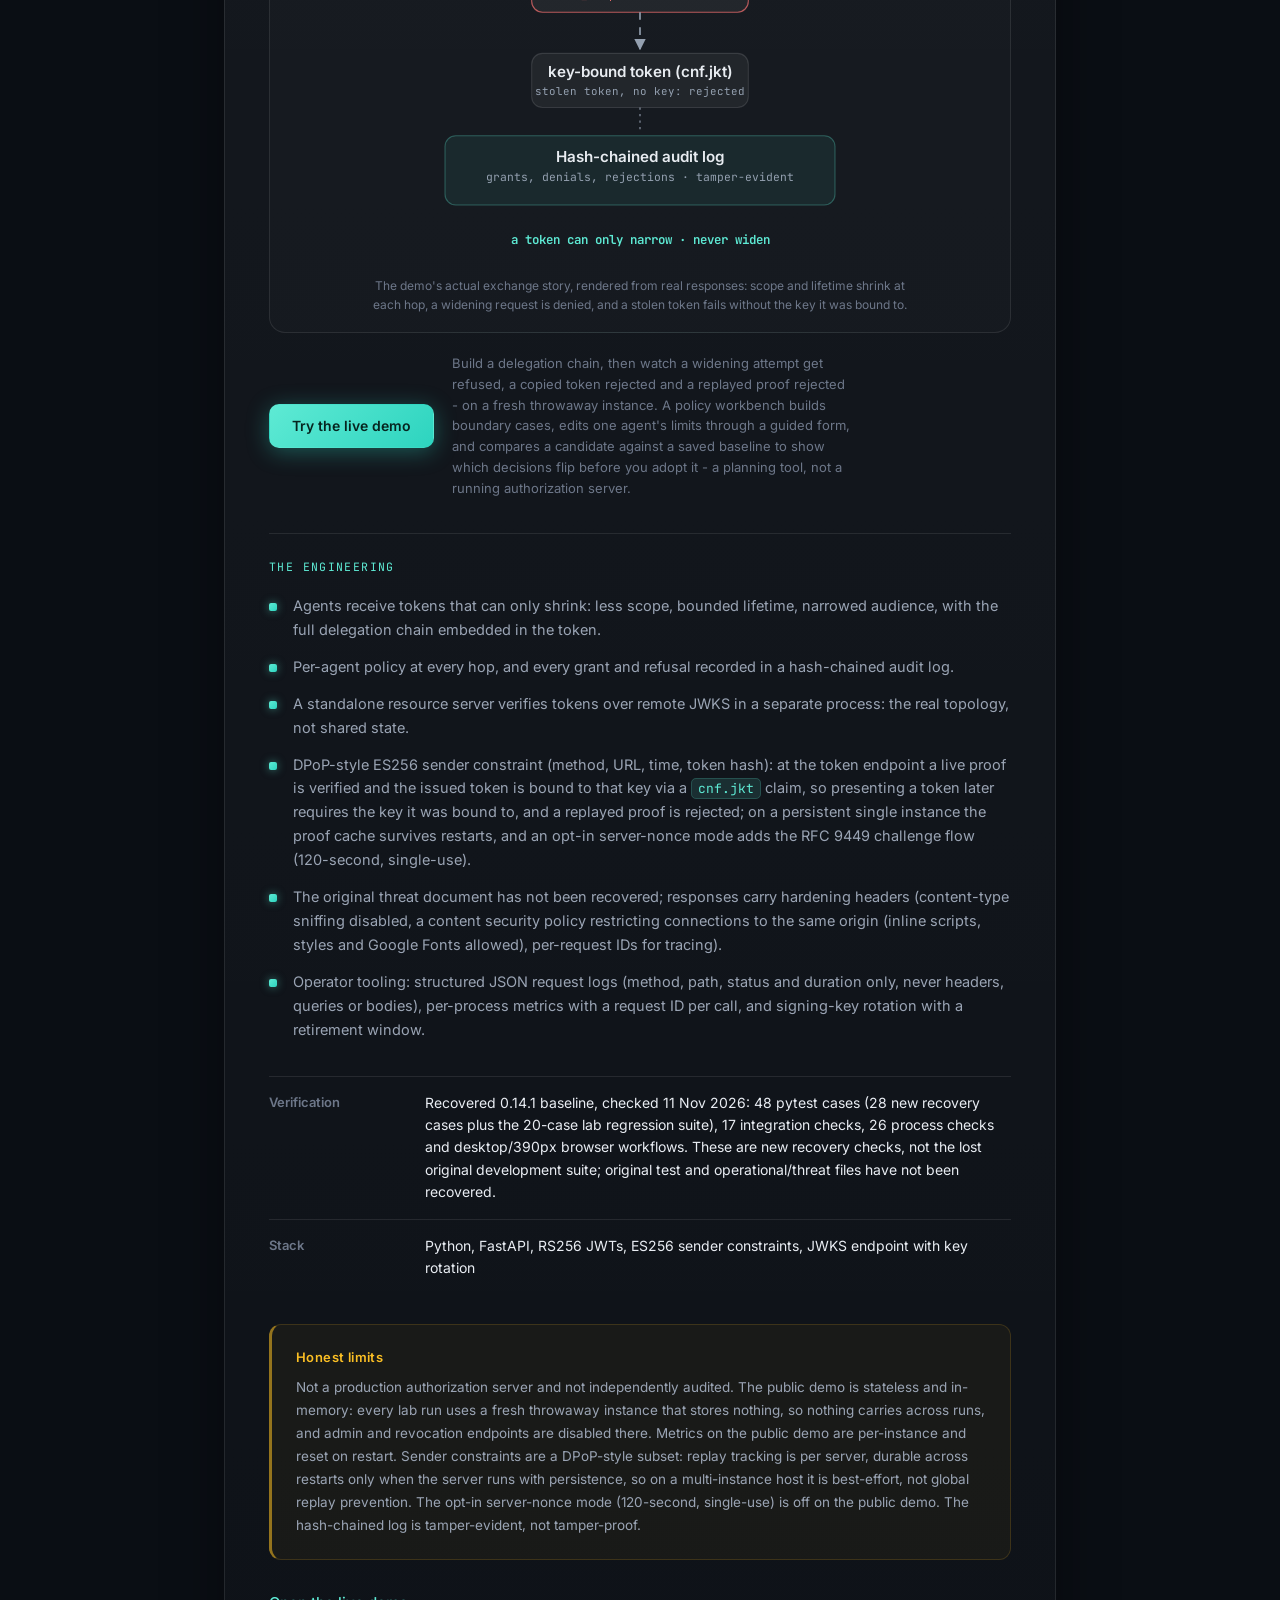
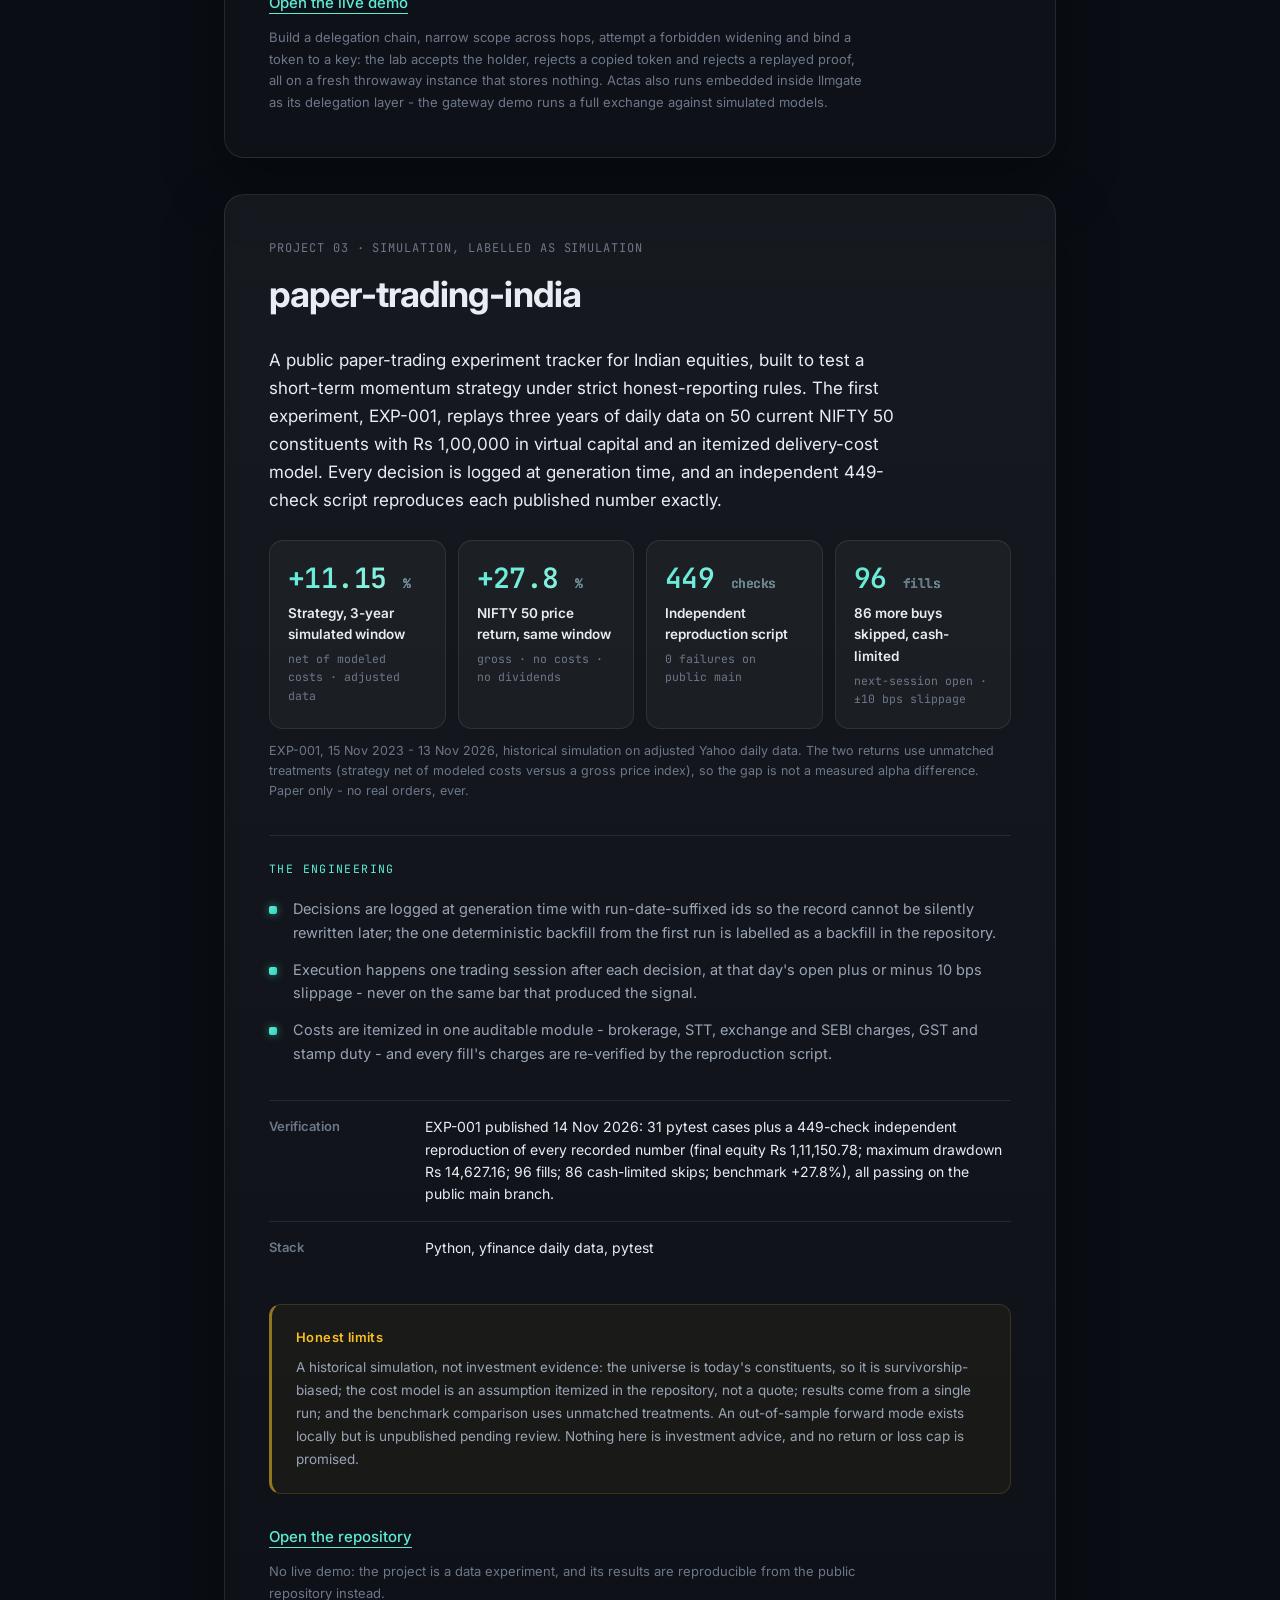
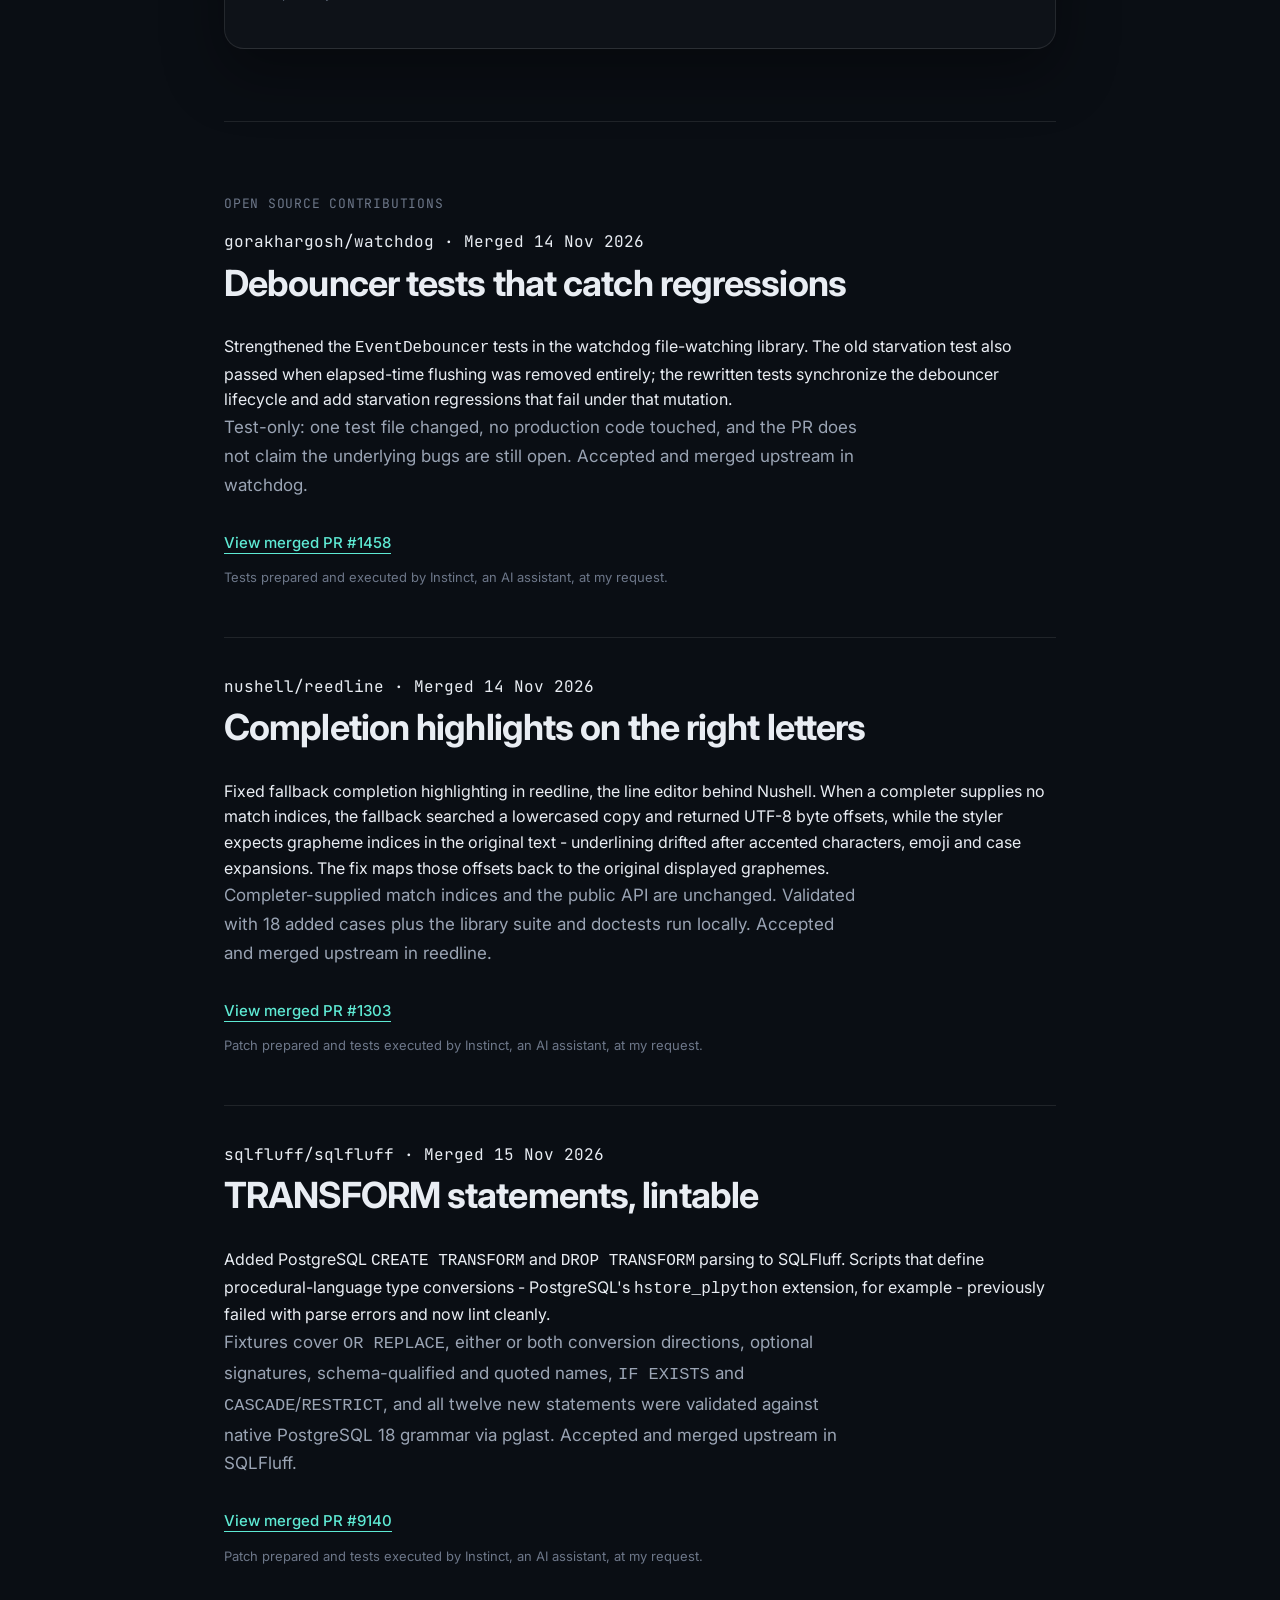
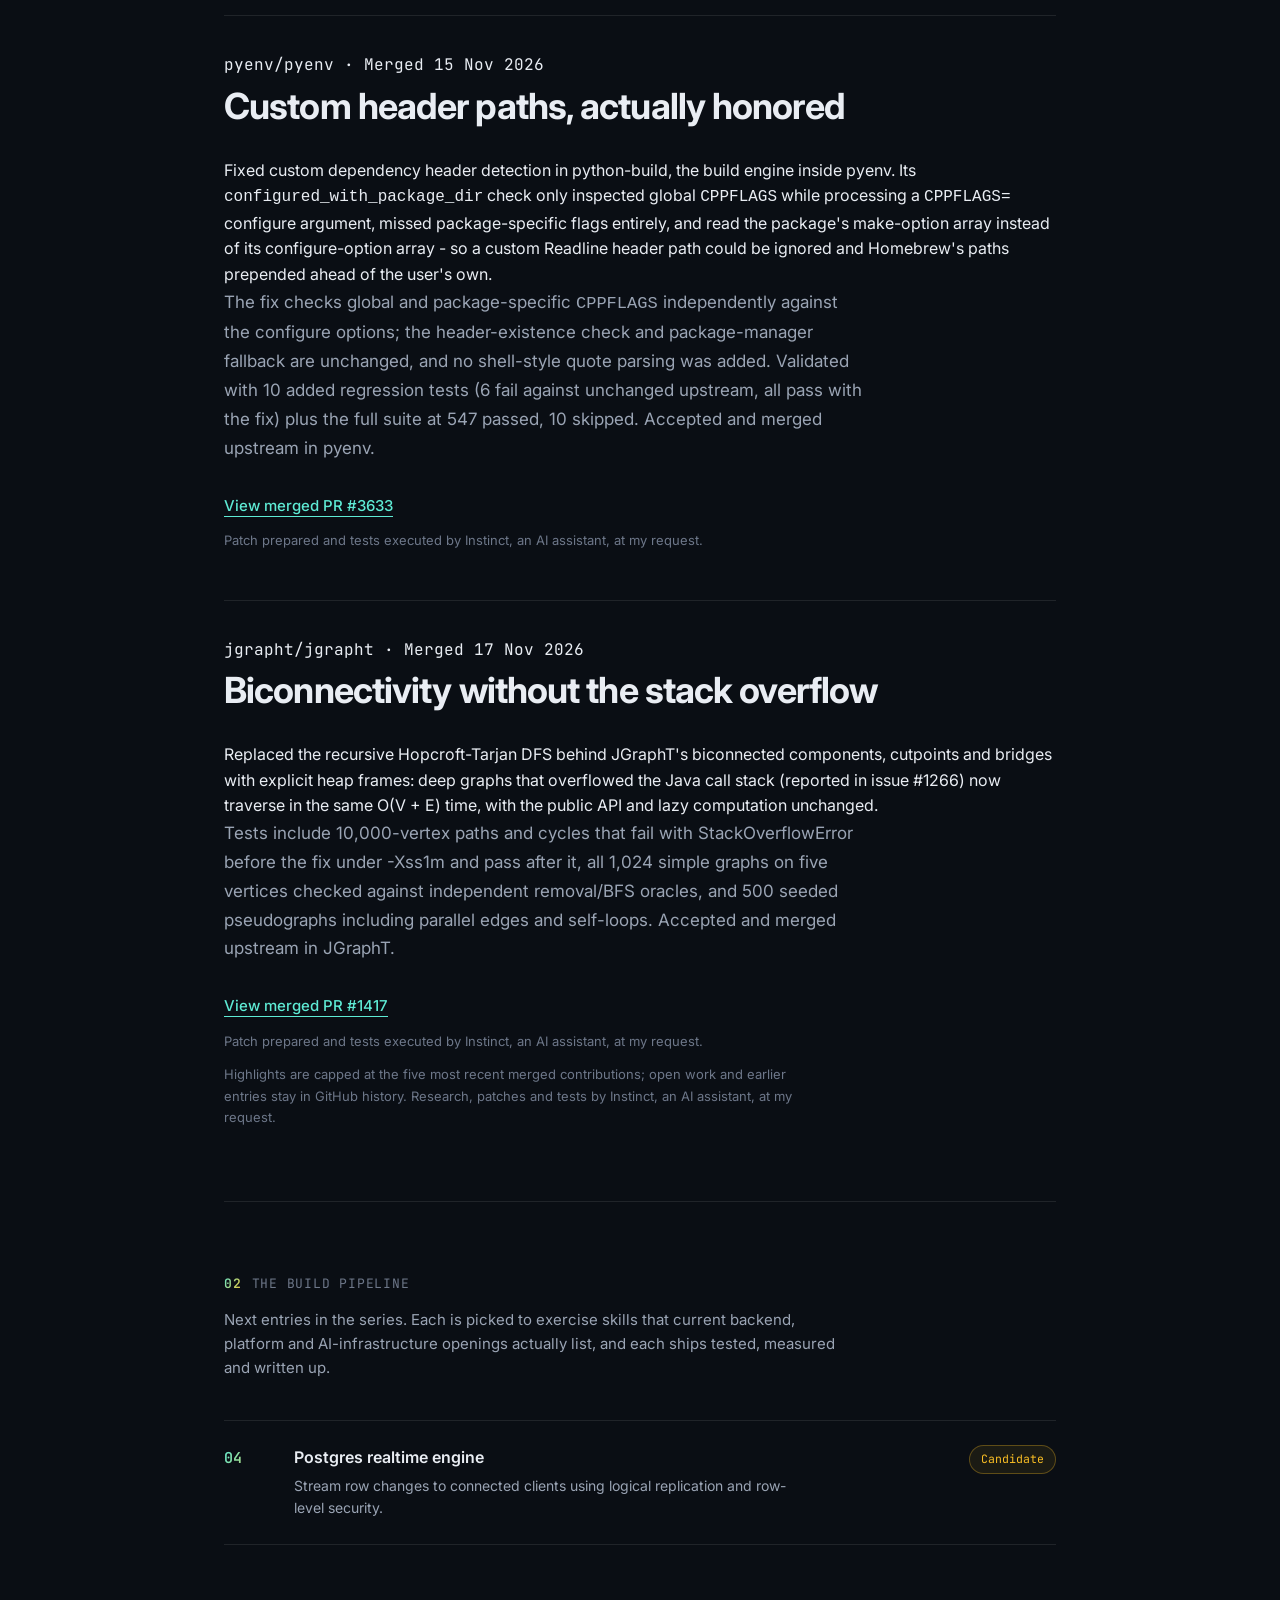
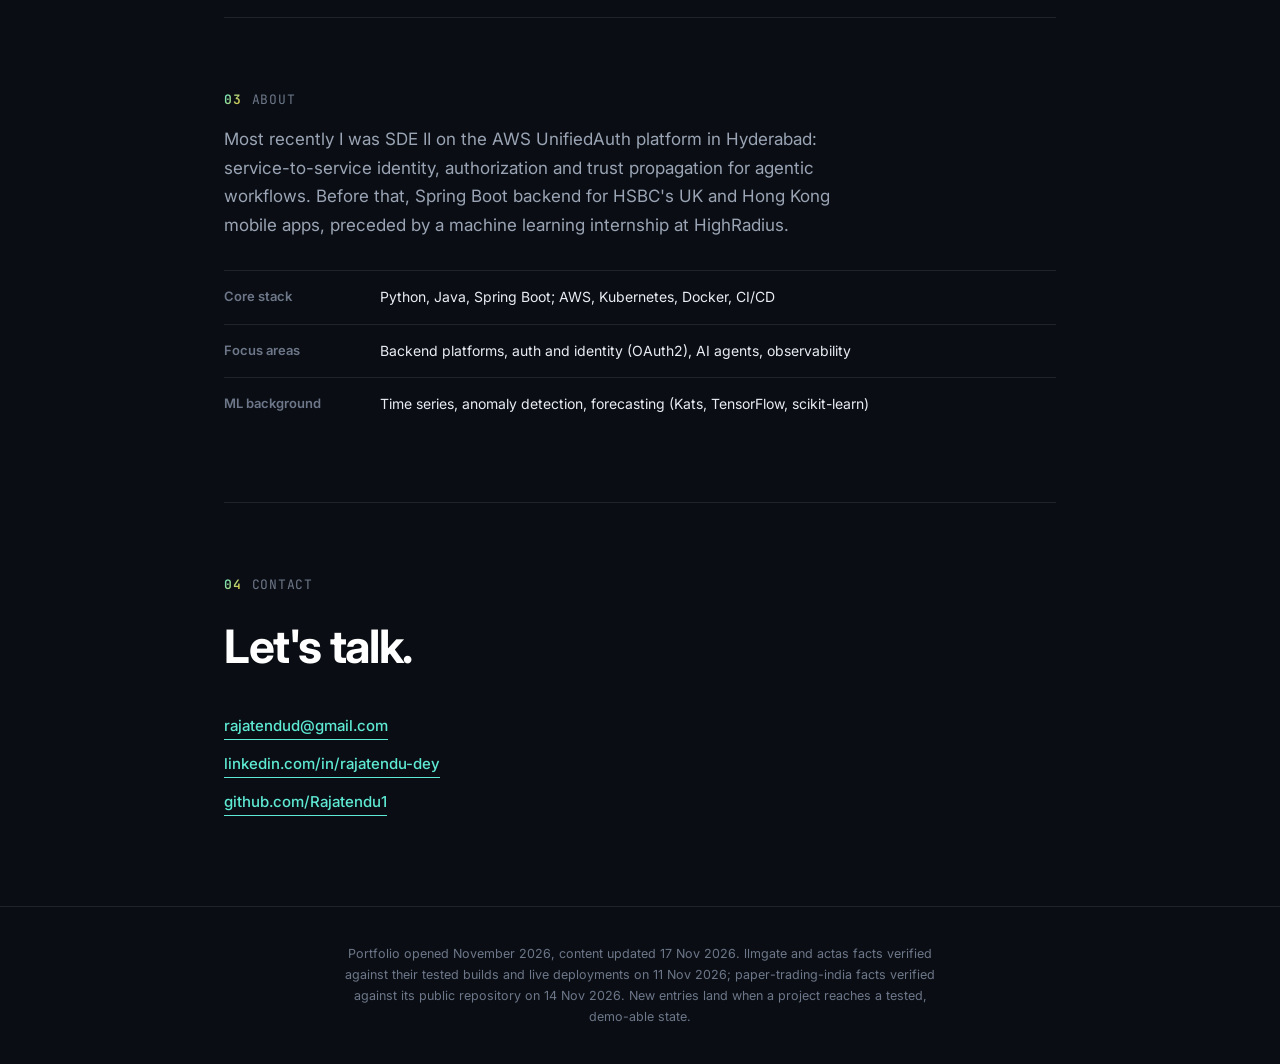
==== commit d241e845: "Refresh portfolio: rotate JGraphT #1417 in, add paper-trading-india project" ====
--- a/index.html
+++ b/index.html
@@ -71,7 +71,7 @@
 
   <section id="projects" class="section reveal">
     <p class="section-label mono"><span class="section-number">01</span> Projects</p>
-    <p class="section-intro">Every entry ships with an evidence summary: tests, measured results and a live demo where one exists. Public source: <a class="text-link" href="https://github.com/Rajatendu1/llmgate">llmgate</a> and <a class="text-link" href="https://github.com/Rajatendu1/actas">Actas</a>.</p>
+    <p class="section-intro">Every entry ships with an evidence summary: tests, measured results and a live demo where one exists. Public source: <a class="text-link" href="https://github.com/Rajatendu1/llmgate">llmgate</a>, <a class="text-link" href="https://github.com/Rajatendu1/actas">Actas</a> and <a class="text-link" href="https://github.com/Rajatendu1/paper-trading-india">paper-trading-india</a>.</p>
 
     <article class="project-card reveal">
       <div class="project-head">
@@ -298,18 +298,65 @@
         <p class="project-links-note">Build a delegation chain, narrow scope across hops, attempt a forbidden widening and bind a token to a key: the lab accepts the holder, rejects a copied token and rejects a replayed proof, all on a fresh throwaway instance that stores nothing. Actas also runs embedded inside llmgate as its delegation layer - the gateway demo runs a full exchange against simulated models.</p>
       </div>
     </article>
+    <article class="project-card reveal">
+      <div class="project-head">
+        <div>
+          <p class="project-eyebrow mono">Project 03 · Simulation, labelled as simulation</p>
+          <h2>paper-trading-india</h2>
+        </div>
+      </div>
+      <p class="project-lede">A public paper-trading experiment tracker for Indian equities, built to test a short-term momentum strategy under strict honest-reporting rules. The first experiment, EXP-001, replays three years of daily data on 50 current NIFTY 50 constituents with Rs 1,00,000 in virtual capital and an itemized delivery-cost model. Every decision is logged at generation time, and an independent 449-check script reproduces each published number exactly.</p>
+
+      <div class="metrics">
+        <div class="metric">
+          <p class="metric-value mono">+11.15 <span>%</span></p>
+          <p class="metric-label">Strategy, 3-year simulated window</p>
+          <p class="metric-sub mono">net of modeled costs · adjusted data</p>
+        </div>
+        <div class="metric">
+          <p class="metric-value mono">+27.8 <span>%</span></p>
+          <p class="metric-label">NIFTY 50 price return, same window</p>
+          <p class="metric-sub mono">gross · no costs · no dividends</p>
+        </div>
+        <div class="metric">
+          <p class="metric-value mono">449 <span>checks</span></p>
+          <p class="metric-label">Independent reproduction script</p>
+          <p class="metric-sub mono">0 failures on public main</p>
+        </div>
+        <div class="metric">
+          <p class="metric-value mono">96 <span>fills</span></p>
+          <p class="metric-label">86 more buys skipped, cash-limited</p>
+          <p class="metric-sub mono">next-session open · ±10 bps slippage</p>
+        </div>
+      </div>
+      <p class="metrics-note">EXP-001, 15 Nov 2023 - 13 Nov 2026, historical simulation on adjusted Yahoo daily data. The two returns use unmatched treatments (strategy net of modeled costs versus a gross price index), so the gap is not a measured alpha difference. Paper only - no real orders, ever.</p>
+
+      <p class="detail-label mono">The engineering</p>
+      <ul class="feature-list">
+        <li>Decisions are logged at generation time with run-date-suffixed ids so the record cannot be silently rewritten later; the one deterministic backfill from the first run is labelled as a backfill in the repository.</li>
+        <li>Execution happens one trading session after each decision, at that day's open plus or minus 10 bps slippage - never on the same bar that produced the signal.</li>
+        <li>Costs are itemized in one auditable module - brokerage, STT, exchange and SEBI charges, GST and stamp duty - and every fill's charges are re-verified by the reproduction script.</li>
+      </ul>
+
+      <dl class="facts">
+        <div><dt>Verification</dt><dd>EXP-001 published 14 Nov 2026: 31 pytest cases plus a 449-check independent reproduction of every recorded number (final equity Rs 1,11,150.78; maximum drawdown Rs 14,627.16; 96 fills; 86 cash-limited skips; benchmark +27.8%), all passing on the public main branch.</dd></div>
+        <div><dt>Stack</dt><dd>Python, yfinance daily data, pytest</dd></div>
+      </dl>
+
+      <div class="limits">
+        <p class="limits-title">Honest limits</p>
+        <p>A historical simulation, not investment evidence: the universe is today's constituents, so it is survivorship-biased; the cost model is an assumption itemized in the repository, not a quote; results come from a single run; and the benchmark comparison uses unmatched treatments. An out-of-sample forward mode exists locally but is unpublished pending review. Nothing here is investment advice, and no return or loss cap is promised.</p>
+      </div>
+
+      <div class="project-links">
+        <a class="text-link" href="https://github.com/Rajatendu1/paper-trading-india" target="_blank" rel="noopener">Open the repository</a>
+        <p class="project-links-note">No live demo: the project is a data experiment, and its results are reproducible from the public repository instead.</p>
+      </div>
+    </article>
   </section>
 
   <section class="section reveal" id="open-source">
     <p class="section-label mono">Open Source Contributions</p>
-    <article>
-      <p class="project-kicker mono">gookit/goutil · Merged 12 Nov 2026</p>
-      <div class="project-head"><h2>JSON dates, decoded properly</h2></div>
-      <p class="project-summary">Fixed <code>timex.Time.UnmarshalJSON</code> in gookit's Go utility library, which stripped the first and last bytes of its input instead of decoding the JSON string. An escaped timestamp failed to decode, a bare number could be misread as a date, and <code>0</code> or <code>1</code> caused a slice-bounds panic.</p>
-      <p class="about-text">The fix decodes the JSON token with <code>encoding/json</code> before handing the value to the existing parser - no new date parser or dependency. 24 added table cases cover escaped strings, request-binding numbers, null handling and state preservation; the patched full suite passes. Accepted and merged upstream in goutil.</p>
-      <a class="text-link" href="https://github.com/gookit/goutil/pull/316" target="_blank" rel="noopener">View merged PR #316</a>
-      <p class="project-links-note">Patch prepared and tests executed by Instinct, an AI assistant, at my request.</p>
-    </article>
     <article>
       <p class="project-kicker mono">gorakhargosh/watchdog · Merged 14 Nov 2026</p>
       <div class="project-head"><h2>Debouncer tests that catch regressions</h2></div>
@@ -342,6 +389,14 @@
       <a class="text-link" href="https://github.com/pyenv/pyenv/pull/3633" target="_blank" rel="noopener">View merged PR #3633</a>
       <p class="project-links-note">Patch prepared and tests executed by Instinct, an AI assistant, at my request.</p>
     </article>
+    <article>
+      <p class="project-kicker mono">jgrapht/jgrapht · Merged 17 Nov 2026</p>
+      <div class="project-head"><h2>Biconnectivity without the stack overflow</h2></div>
+      <p class="project-summary">Replaced the recursive Hopcroft-Tarjan DFS behind JGraphT's biconnected components, cutpoints and bridges with explicit heap frames: deep graphs that overflowed the Java call stack (reported in issue #1266) now traverse in the same O(V + E) time, with the public API and lazy computation unchanged.</p>
+      <p class="about-text">Tests include 10,000-vertex paths and cycles that fail with StackOverflowError before the fix under -Xss1m and pass after it, all 1,024 simple graphs on five vertices checked against independent removal/BFS oracles, and 500 seeded pseudographs including parallel edges and self-loops. Accepted and merged upstream in JGraphT.</p>
+      <a class="text-link" href="https://github.com/jgrapht/jgrapht/pull/1417" target="_blank" rel="noopener">View merged PR #1417</a>
+      <p class="project-links-note">Patch prepared and tests executed by Instinct, an AI assistant, at my request.</p>
+    </article>
     <p class="project-links-note">Highlights are capped at the five most recent merged contributions; open work and earlier entries stay in GitHub history. Research, patches and tests by Instinct, an AI assistant, at my request.</p>
   </section>
 
@@ -350,14 +405,6 @@
     <p class="section-intro">Next entries in the series. Each is picked to exercise skills that current backend, platform and AI-infrastructure openings actually list, and each ships tested, measured and written up.</p>
 
     <div class="pipeline-list">
-      <div class="pipeline-item">
-        <p class="pipeline-number mono">03</p>
-        <div class="pipeline-body">
-          <p class="pipeline-name">Agent reliability harness</p>
-          <p class="pipeline-detail">A fixed eval set with graded answers, failure injection and a regression report wrapped around an existing equity-research agent.</p>
-        </div>
-        <p class="pipeline-status mono">Tentative</p>
-      </div>
       <div class="pipeline-item">
         <p class="pipeline-number mono">04</p>
         <div class="pipeline-body">
@@ -392,7 +439,7 @@
 </main>
 
 <footer class="footer">
-  <p>Portfolio opened November 2026. llmgate and actas facts verified against their tested builds and live deployments on 9 Nov 2026. New entries land when a project reaches a tested, demo-able state.</p>
+  <p>Portfolio opened November 2026, content updated 17 Nov 2026. llmgate and actas facts verified against their tested builds and live deployments on 11 Nov 2026; paper-trading-india facts verified against its public repository on 14 Nov 2026. New entries land when a project reaches a tested, demo-able state.</p>
 </footer>
 
 <script>
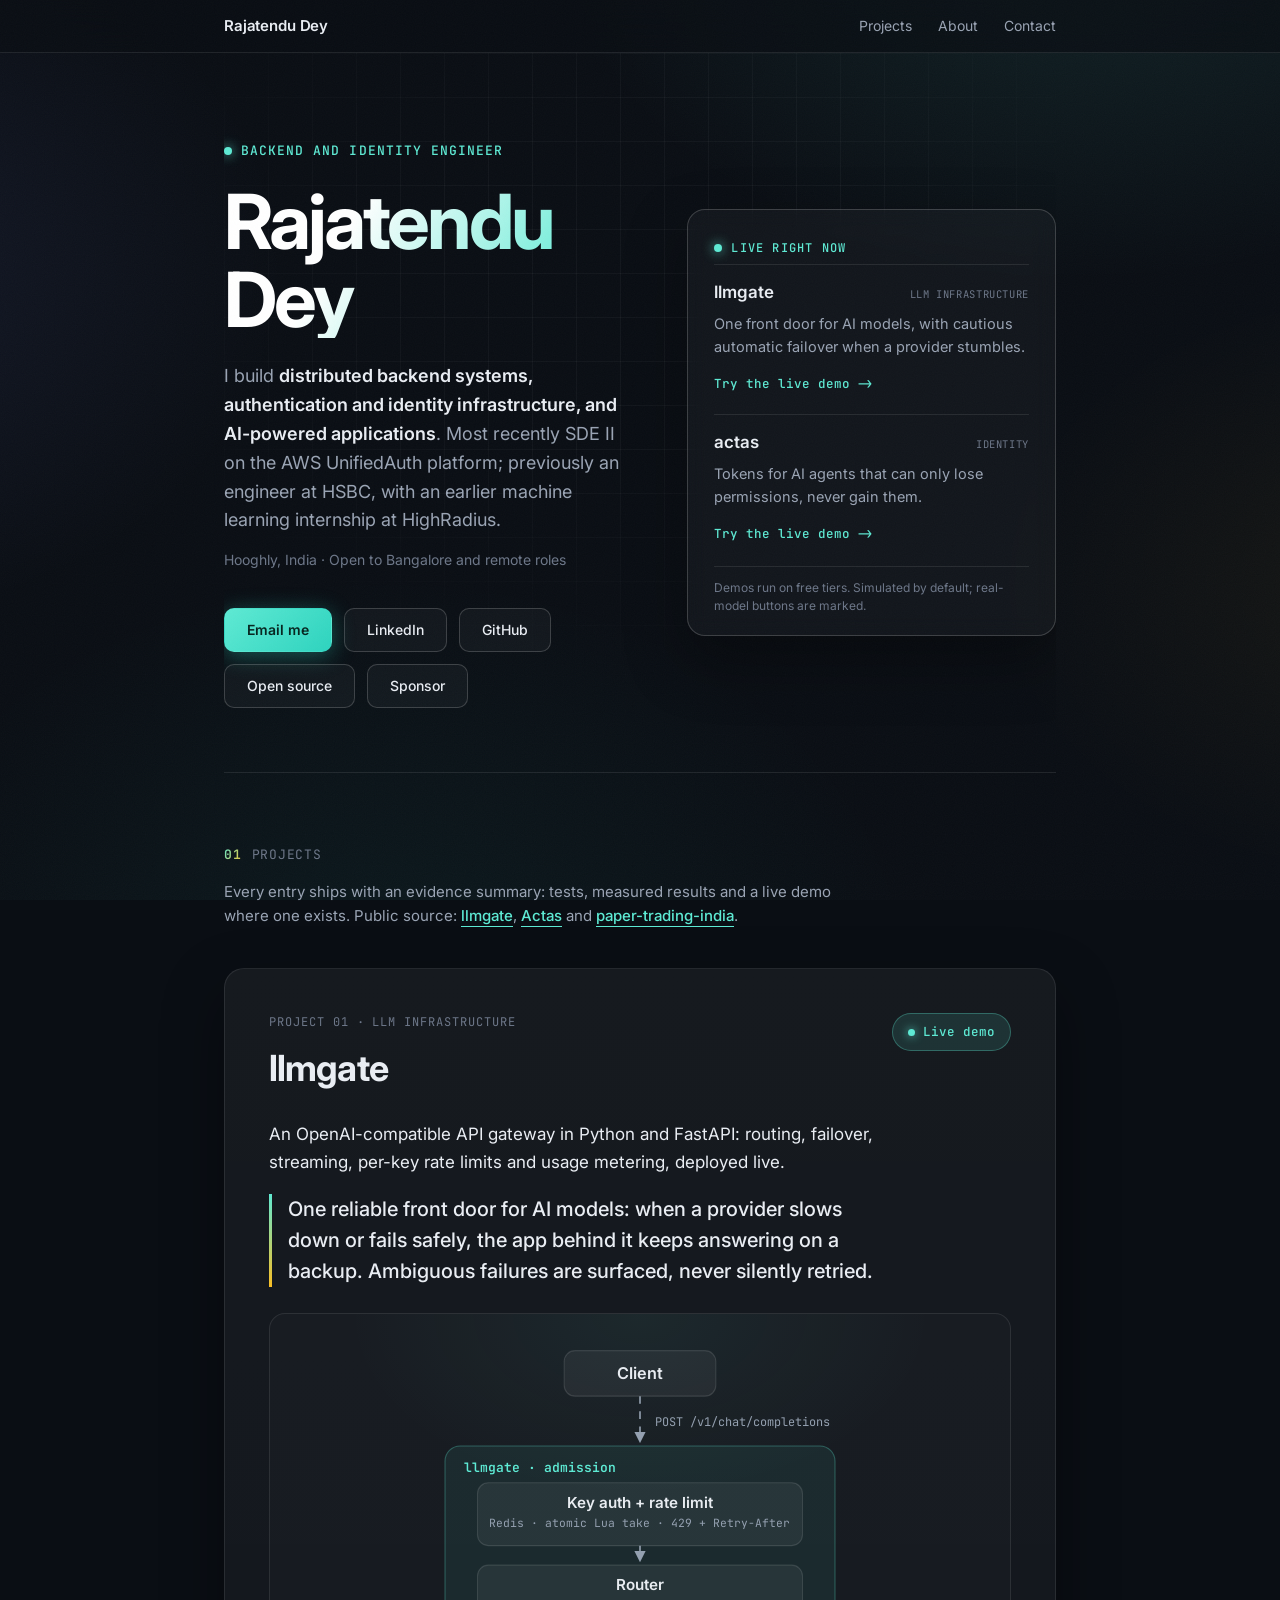
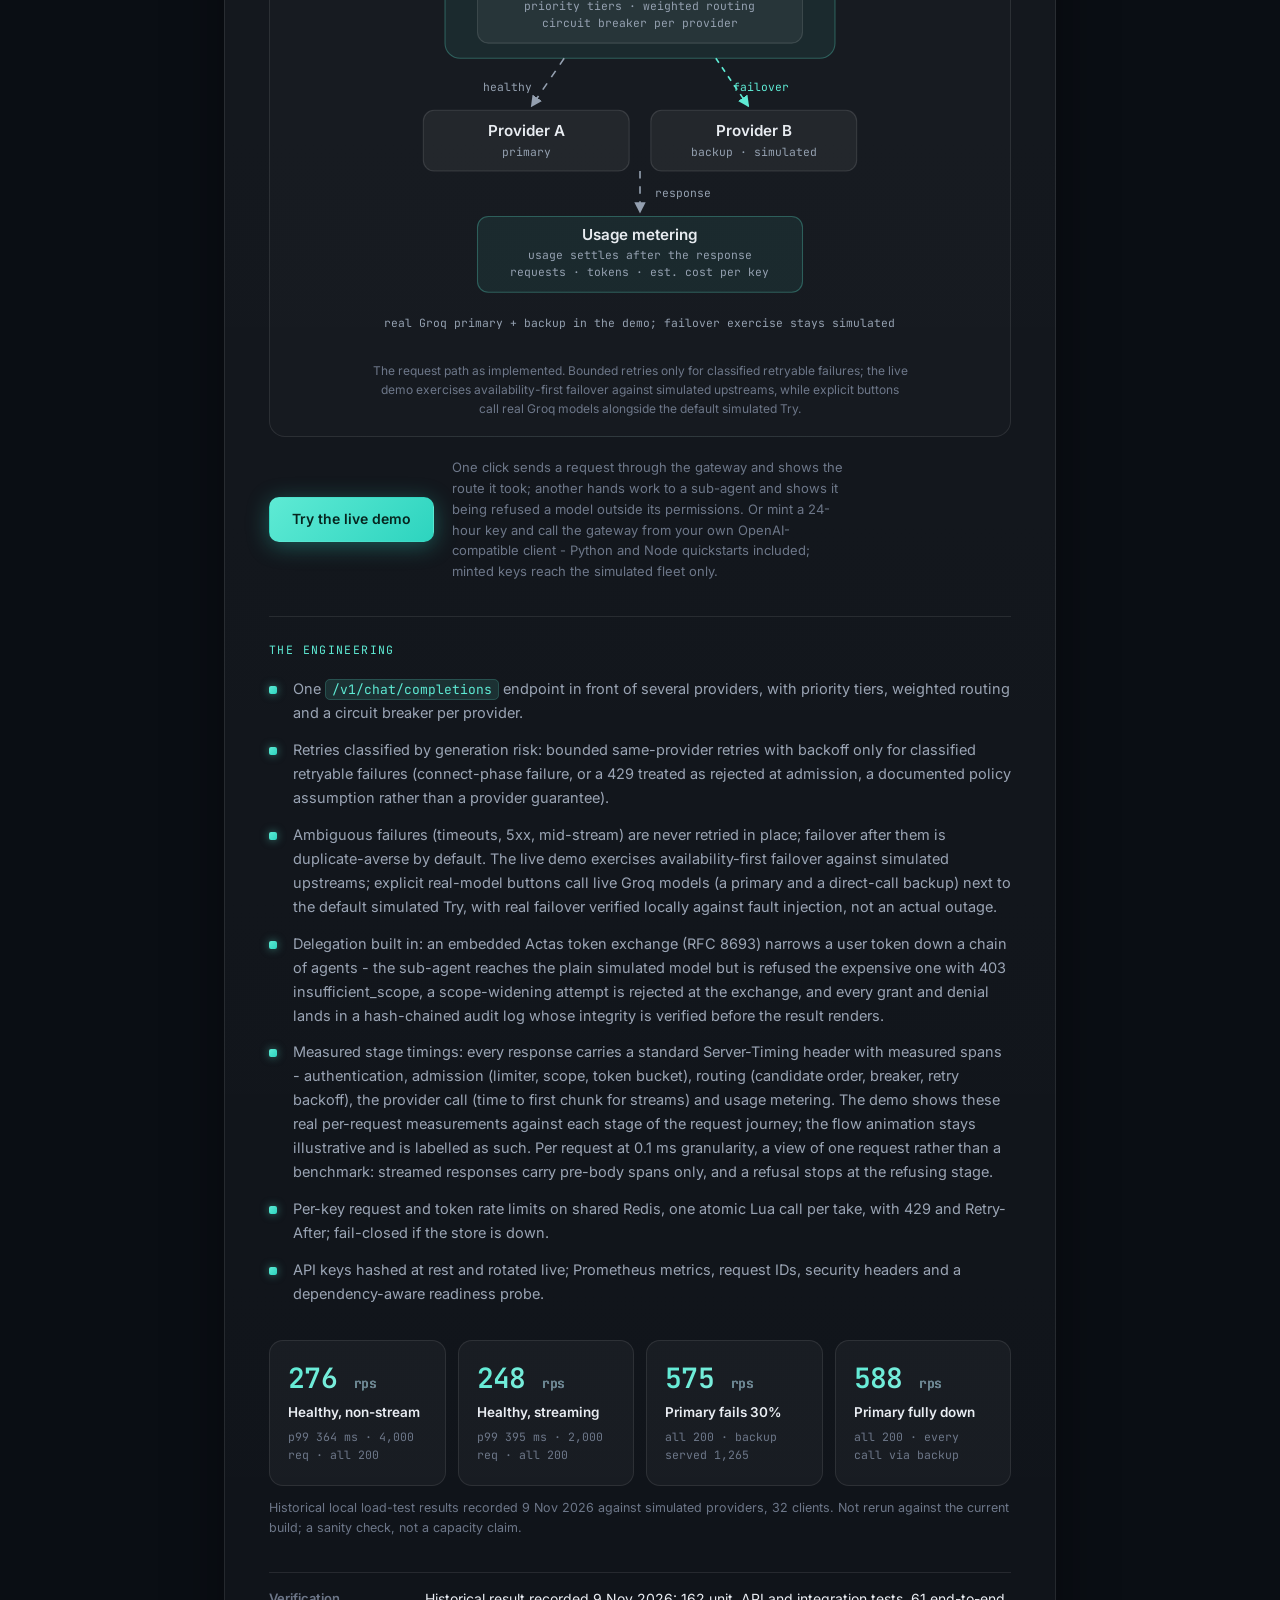
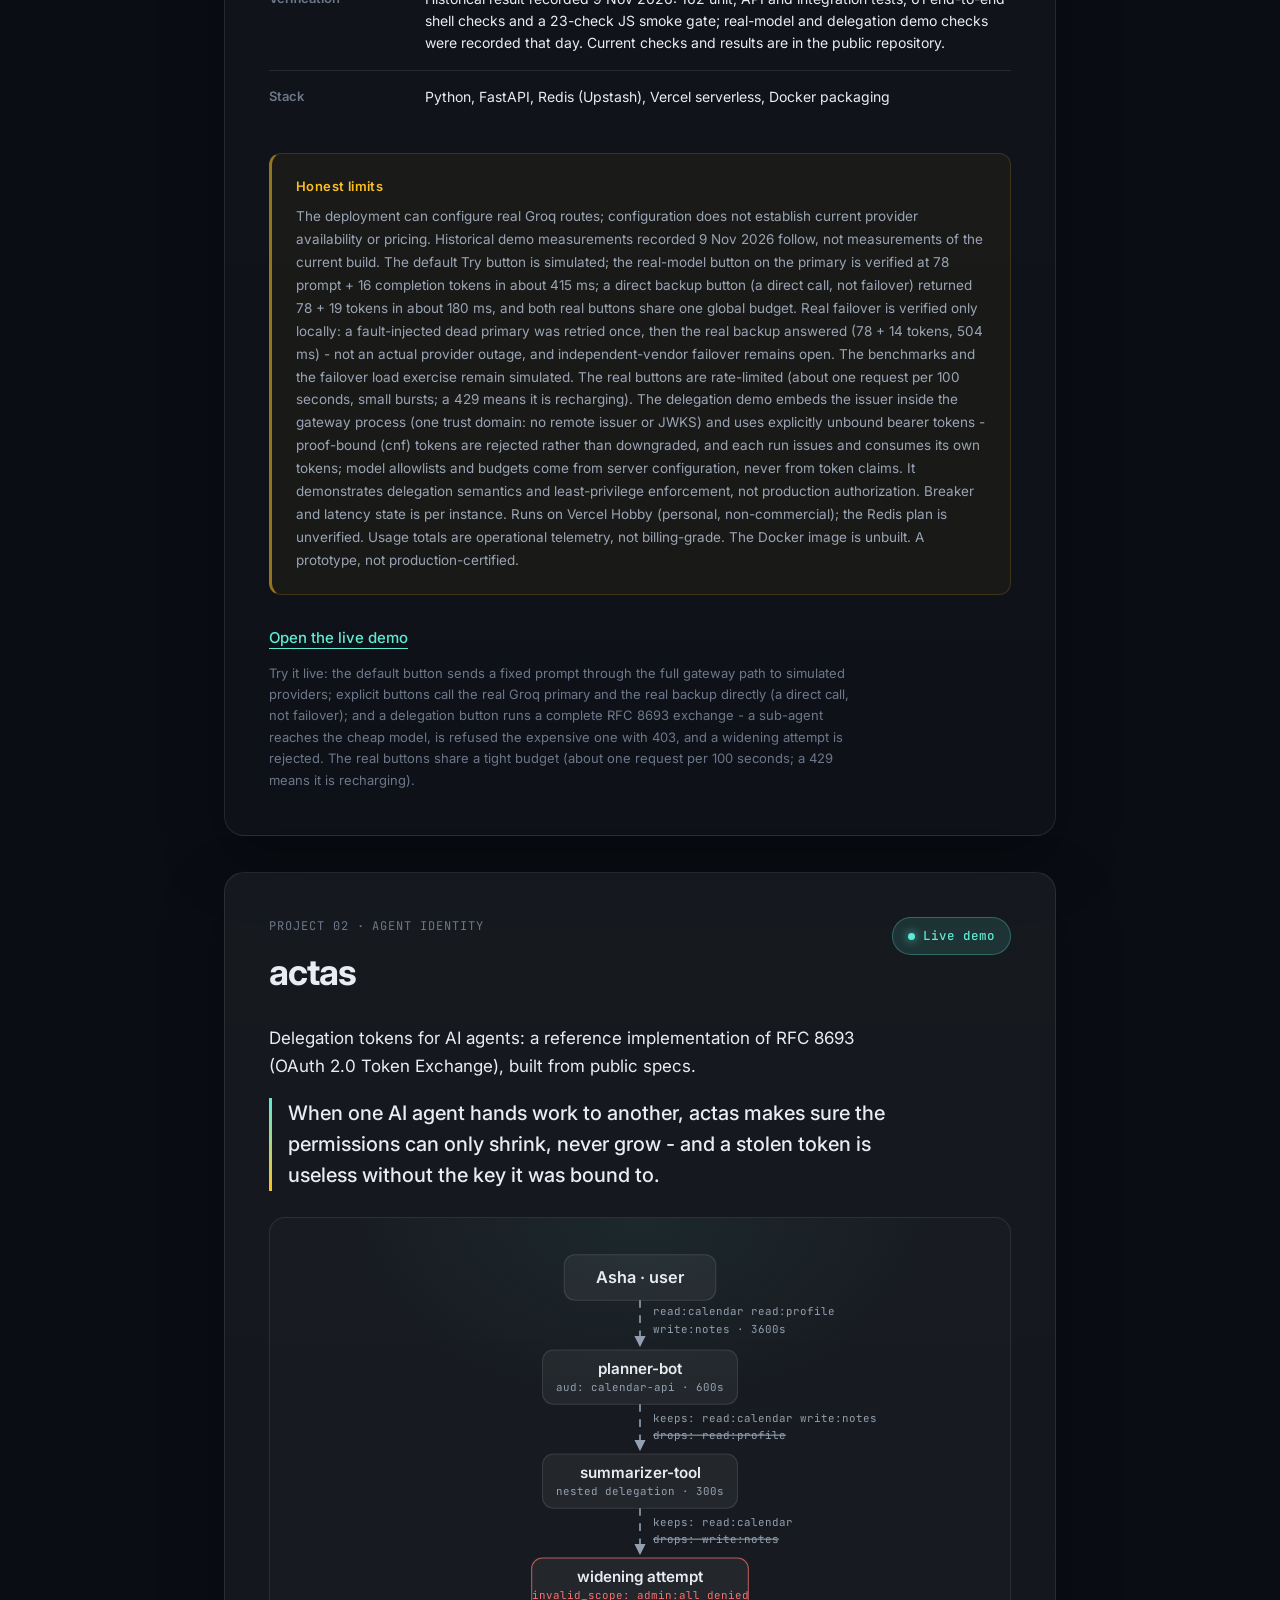
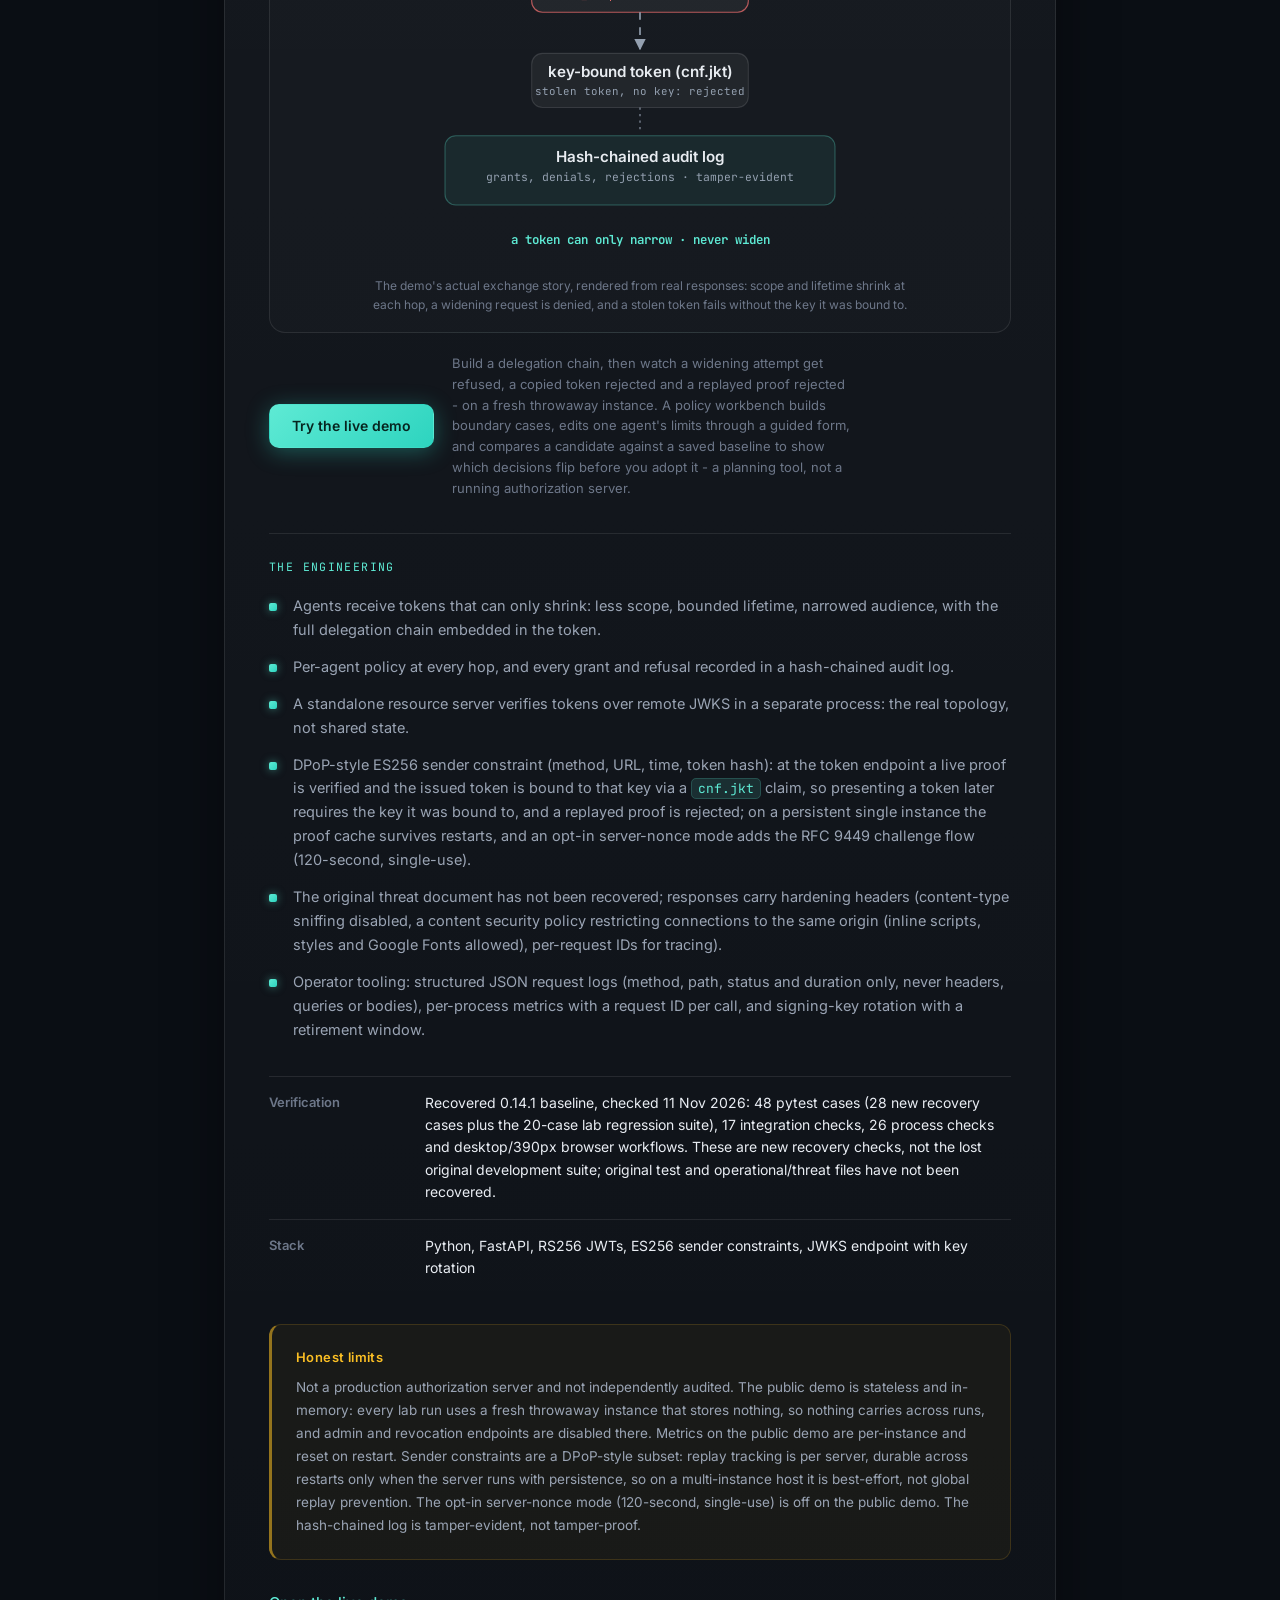
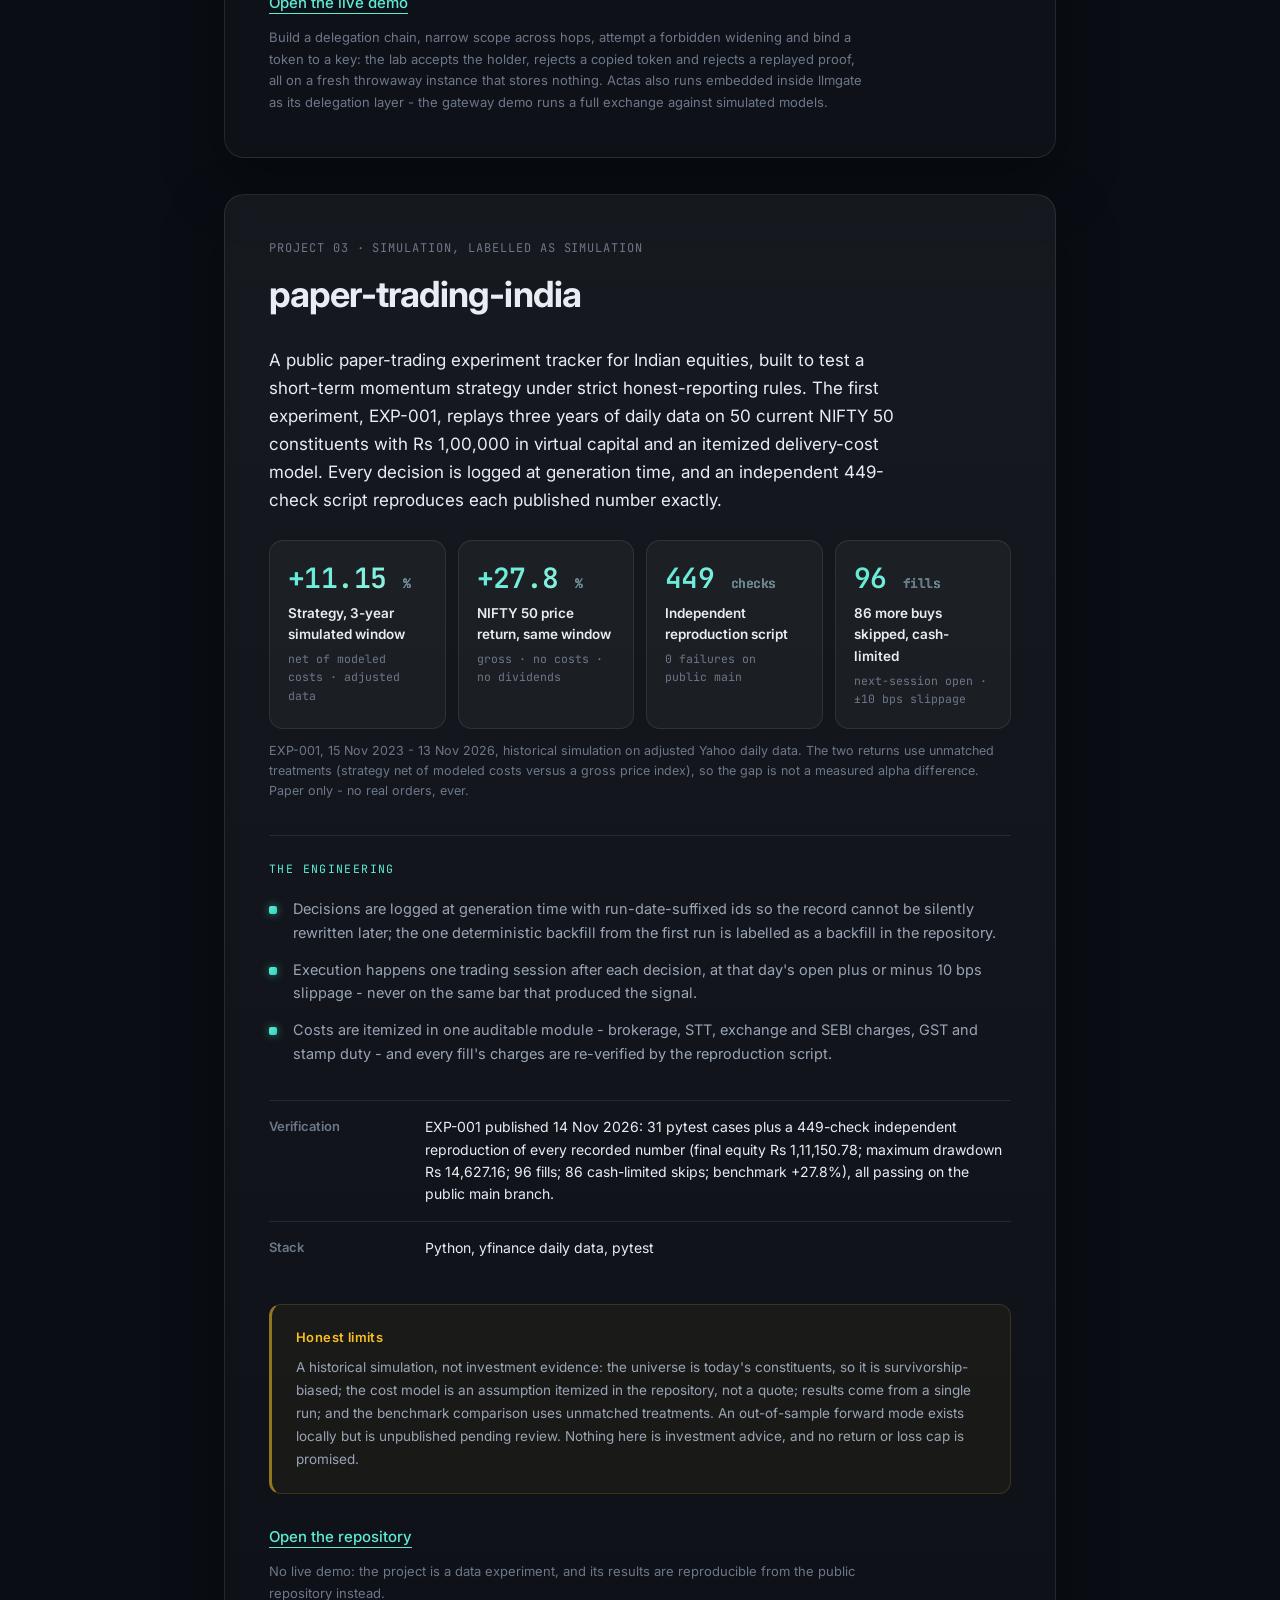
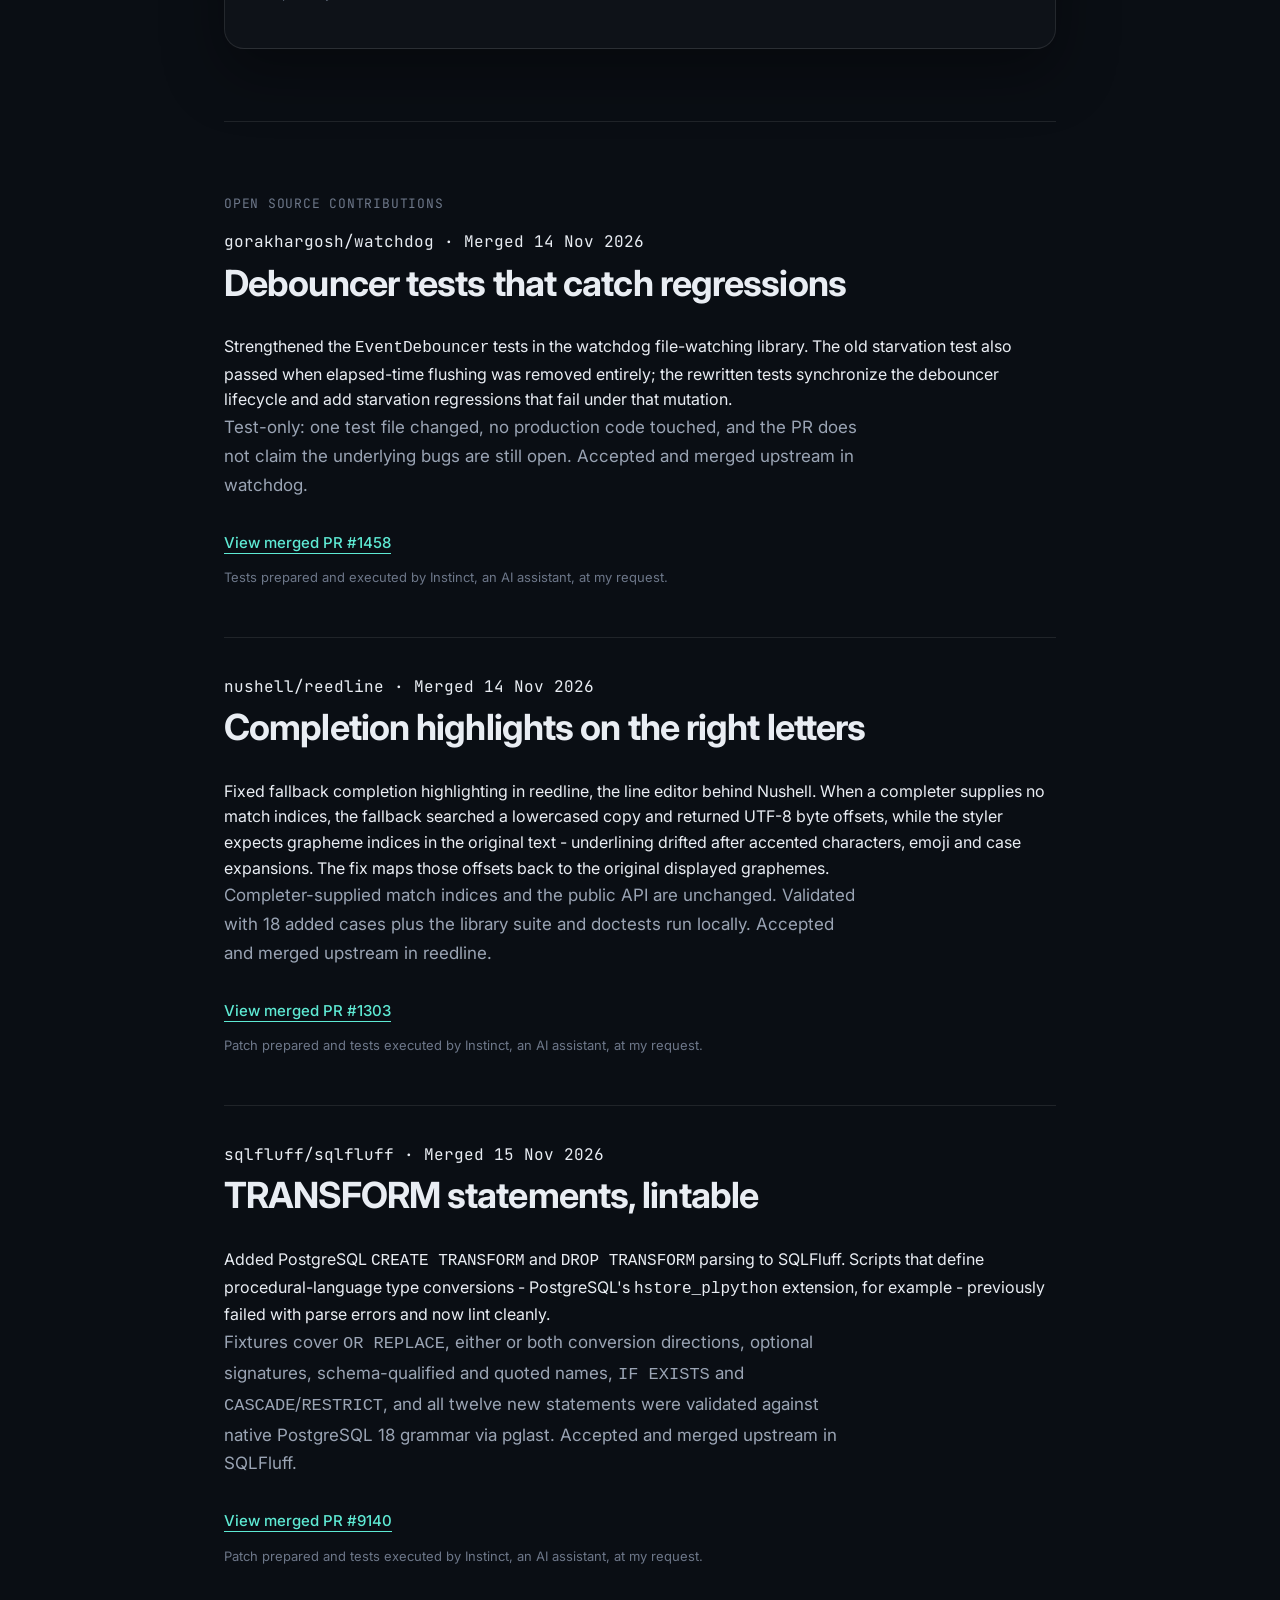
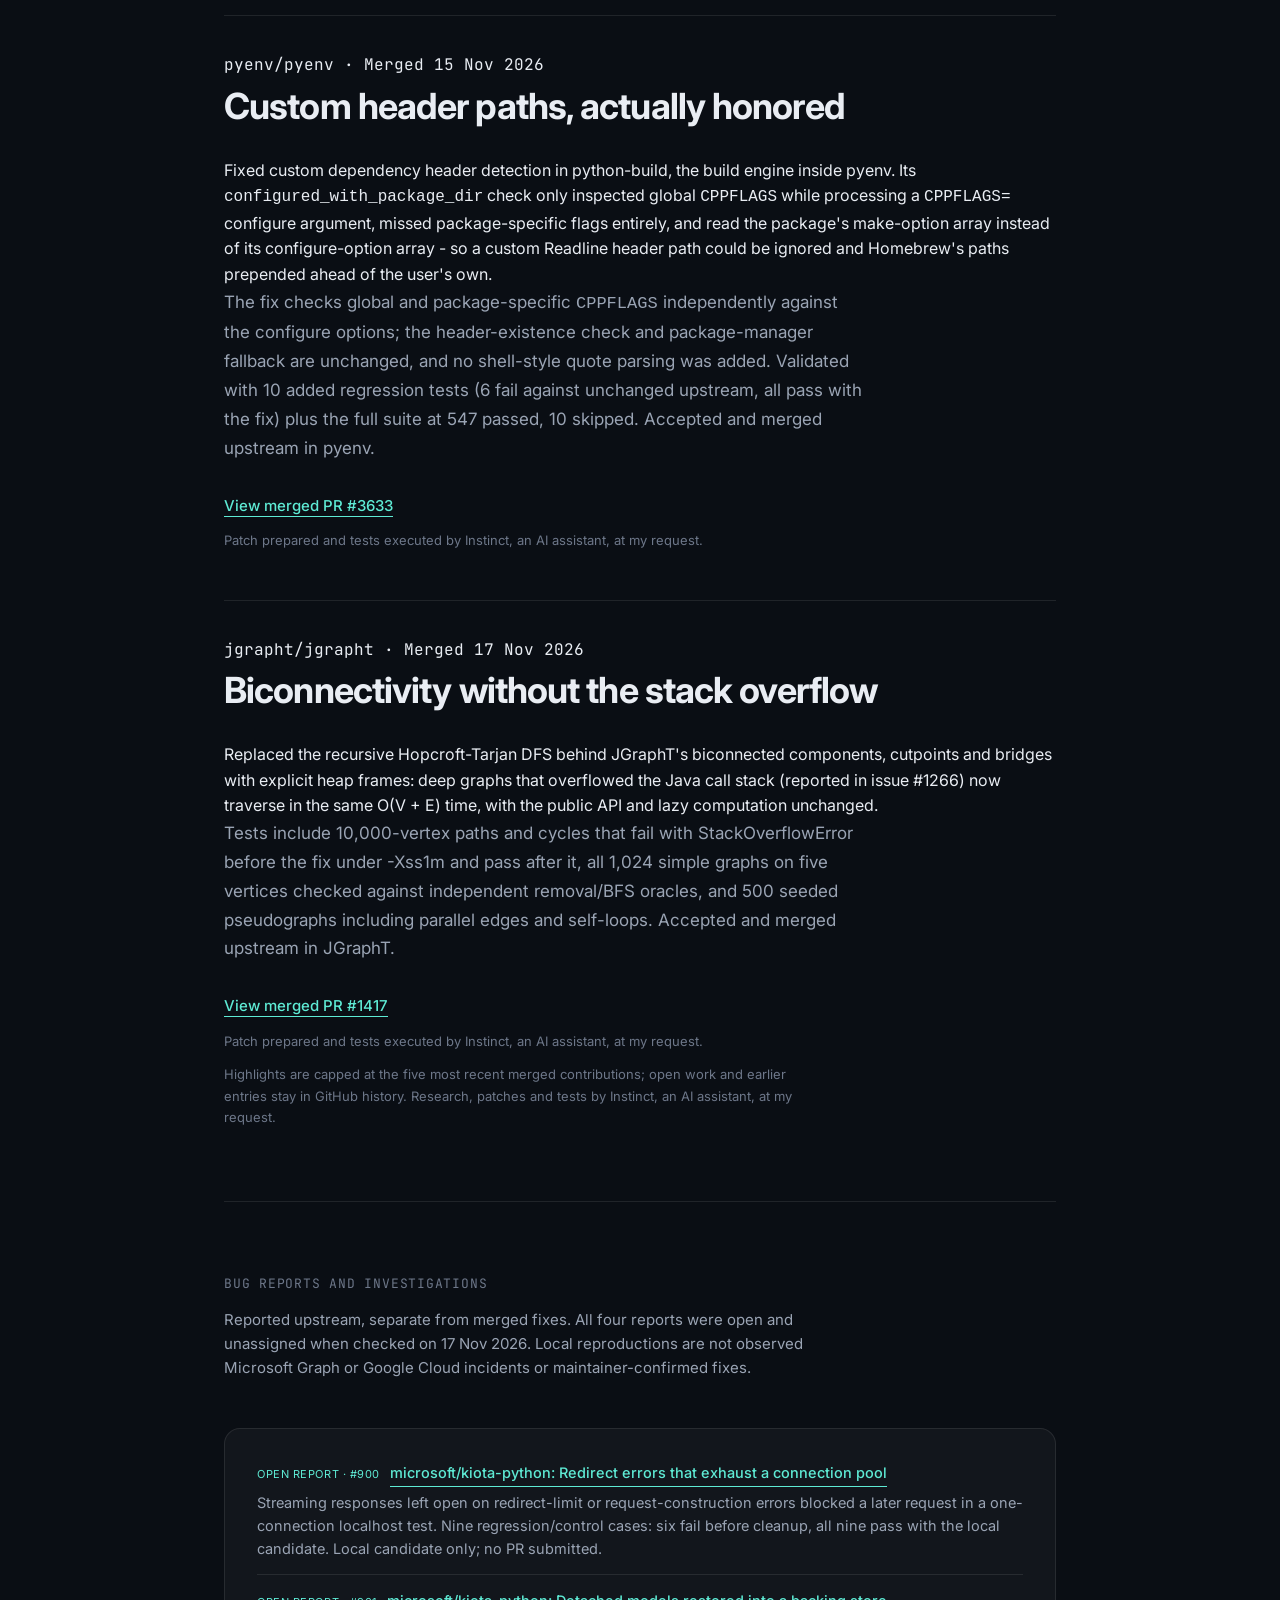
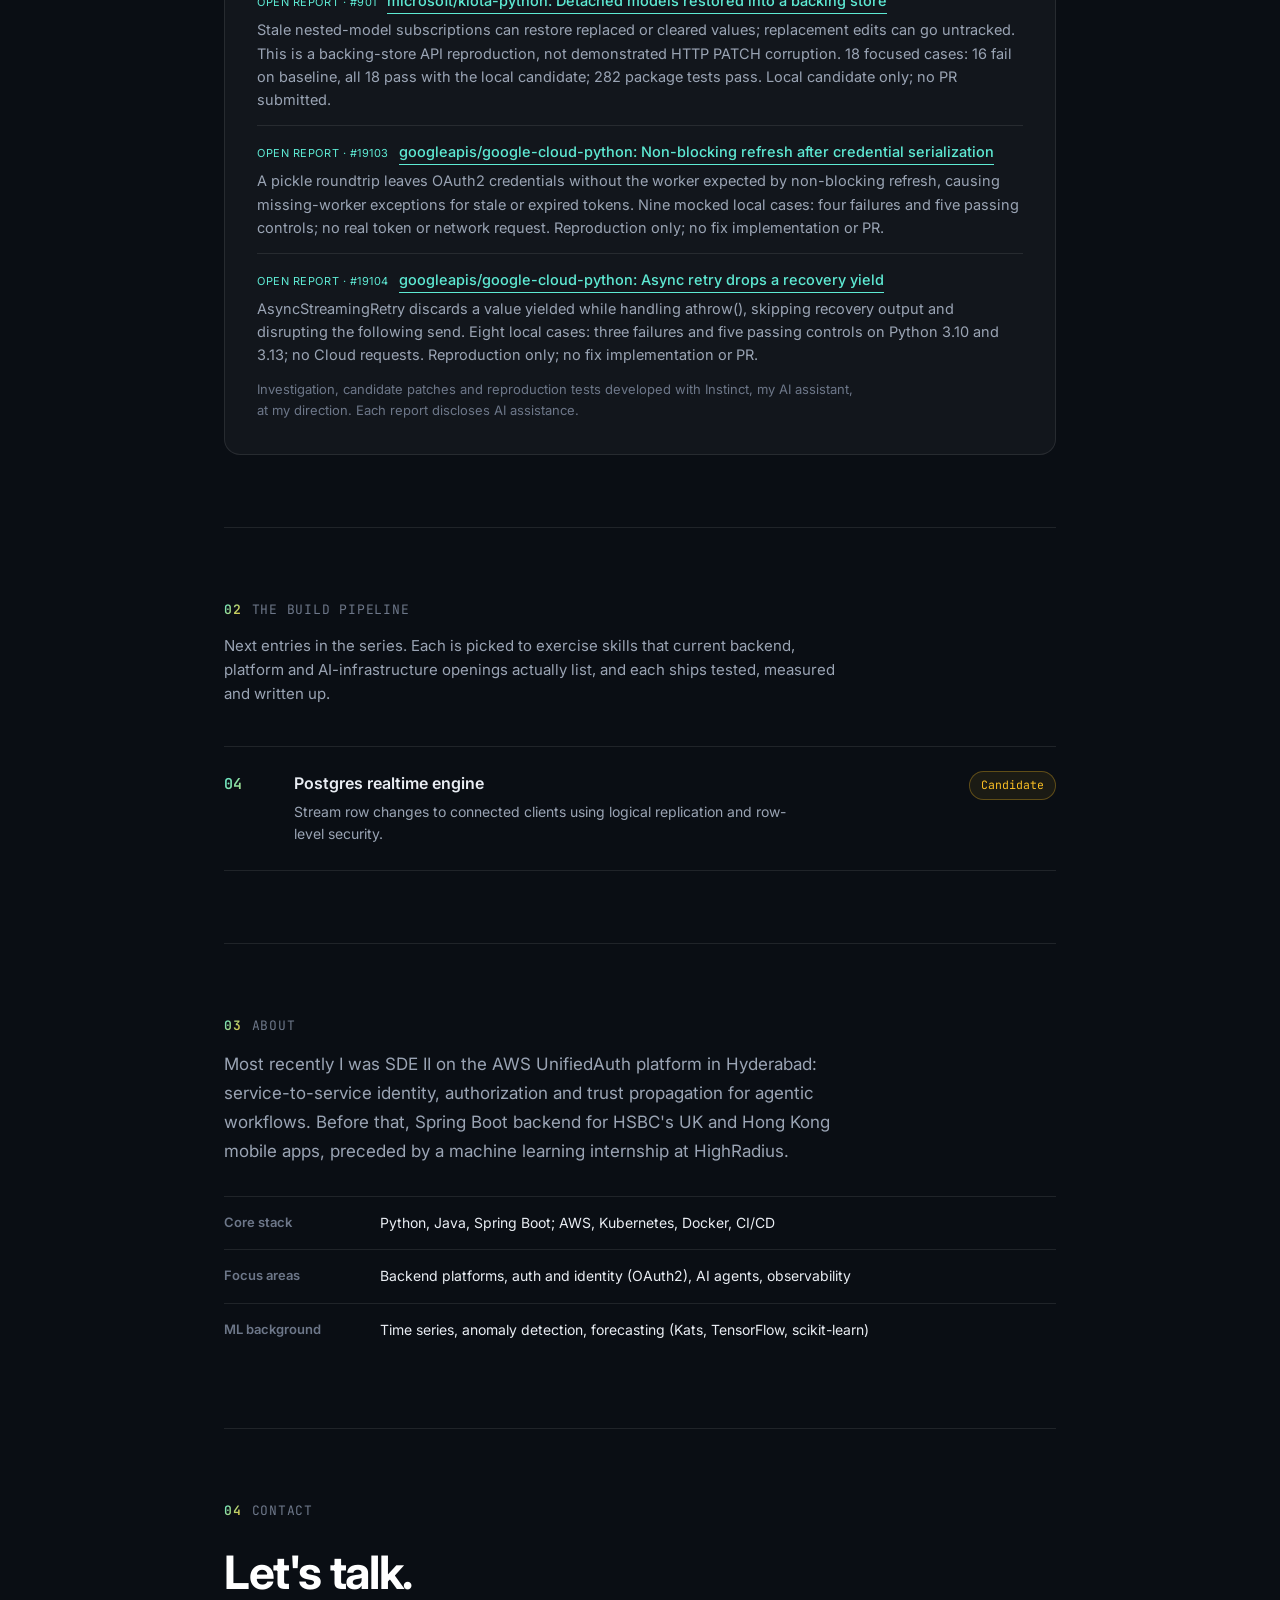
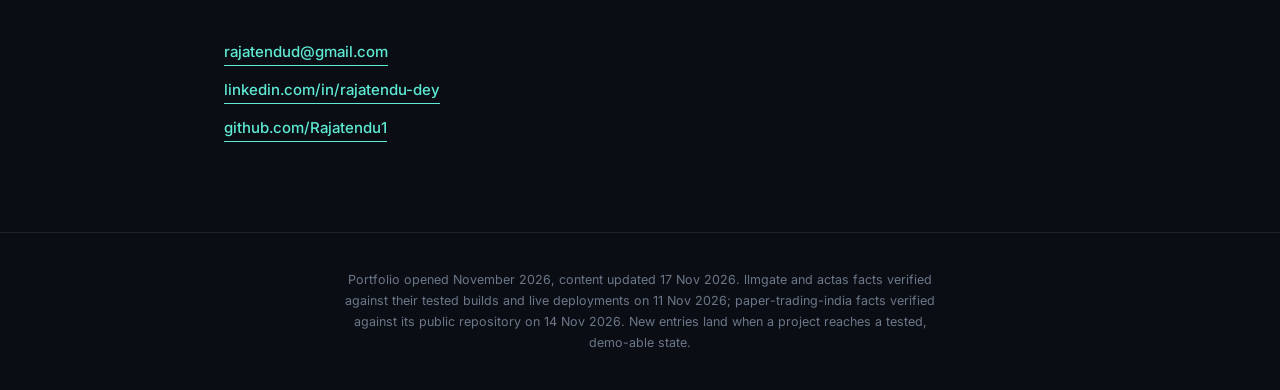
==== commit a1efaba3: "Add sourced bug reports separately from merged contributions" ====
--- a/index.html
+++ b/index.html
@@ -400,6 +400,20 @@
     <p class="project-links-note">Highlights are capped at the five most recent merged contributions; open work and earlier entries stay in GitHub history. Research, patches and tests by Instinct, an AI assistant, at my request.</p>
   </section>
 
+  <section class="section reveal" id="bug-reports">
+    <p class="section-label mono">Bug reports and investigations</p>
+    <p class="section-intro">Reported upstream, separate from merged fixes. All four reports were open and unassigned when checked on 17 Nov 2026. Local reproductions are not observed Microsoft Graph or Google Cloud incidents or maintainer-confirmed fixes.</p>
+    <div class="oss-ongoing">
+      <ul class="oss-ongoing-list">
+        <li><span class="oss-status">Open report · #900</span><a class="text-link" href="https://github.com/microsoft/kiota-python/issues/900" target="_blank" rel="noopener">microsoft/kiota-python: Redirect errors that exhaust a connection pool</a><span>Streaming responses left open on redirect-limit or request-construction errors blocked a later request in a one-connection localhost test. Nine regression/control cases: six fail before cleanup, all nine pass with the local candidate. Local candidate only; no PR submitted.</span></li>
+        <li><span class="oss-status">Open report · #901</span><a class="text-link" href="https://github.com/microsoft/kiota-python/issues/901" target="_blank" rel="noopener">microsoft/kiota-python: Detached models restored into a backing store</a><span>Stale nested-model subscriptions can restore replaced or cleared values; replacement edits can go untracked. This is a backing-store API reproduction, not demonstrated HTTP PATCH corruption. 18 focused cases: 16 fail on baseline, all 18 pass with the local candidate; 282 package tests pass. Local candidate only; no PR submitted.</span></li>
+        <li><span class="oss-status">Open report · #19103</span><a class="text-link" href="https://github.com/googleapis/google-cloud-python/issues/19103" target="_blank" rel="noopener">googleapis/google-cloud-python: Non-blocking refresh after credential serialization</a><span>A pickle roundtrip leaves OAuth2 credentials without the worker expected by non-blocking refresh, causing missing-worker exceptions for stale or expired tokens. Nine mocked local cases: four failures and five passing controls; no real token or network request. Reproduction only; no fix implementation or PR.</span></li>
+        <li><span class="oss-status">Open report · #19104</span><a class="text-link" href="https://github.com/googleapis/google-cloud-python/issues/19104" target="_blank" rel="noopener">googleapis/google-cloud-python: Async retry drops a recovery yield</a><span>AsyncStreamingRetry discards a value yielded while handling athrow(), skipping recovery output and disrupting the following send. Eight local cases: three failures and five passing controls on Python 3.10 and 3.13; no Cloud requests. Reproduction only; no fix implementation or PR.</span></li>
+      </ul>
+      <p class="project-links-note">Investigation, candidate patches and reproduction tests developed with Instinct, my AI assistant, at my direction. Each report discloses AI assistance.</p>
+    </div>
+  </section>
+
   <section class="section reveal" id="pipeline">
     <p class="section-label mono"><span class="section-number">02</span> The build pipeline</p>
     <p class="section-intro">Next entries in the series. Each is picked to exercise skills that current backend, platform and AI-infrastructure openings actually list, and each ships tested, measured and written up.</p>
